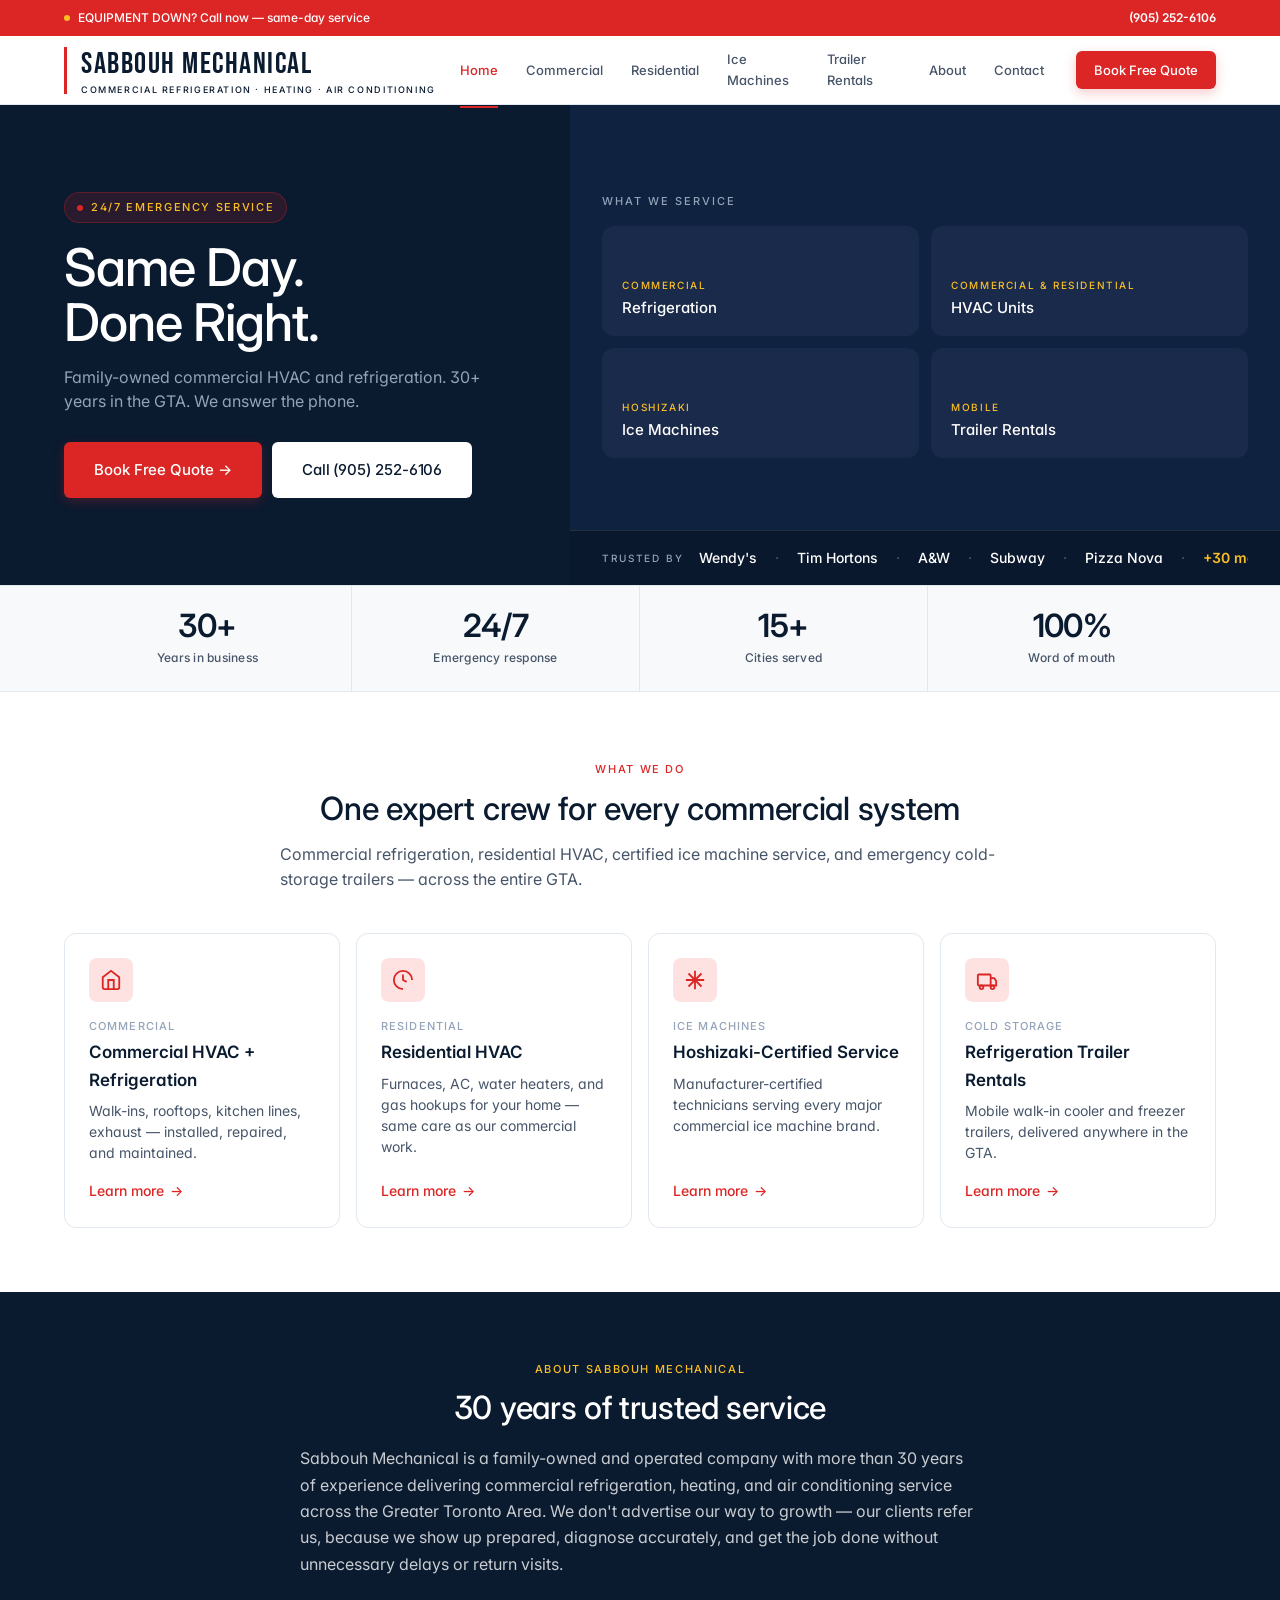
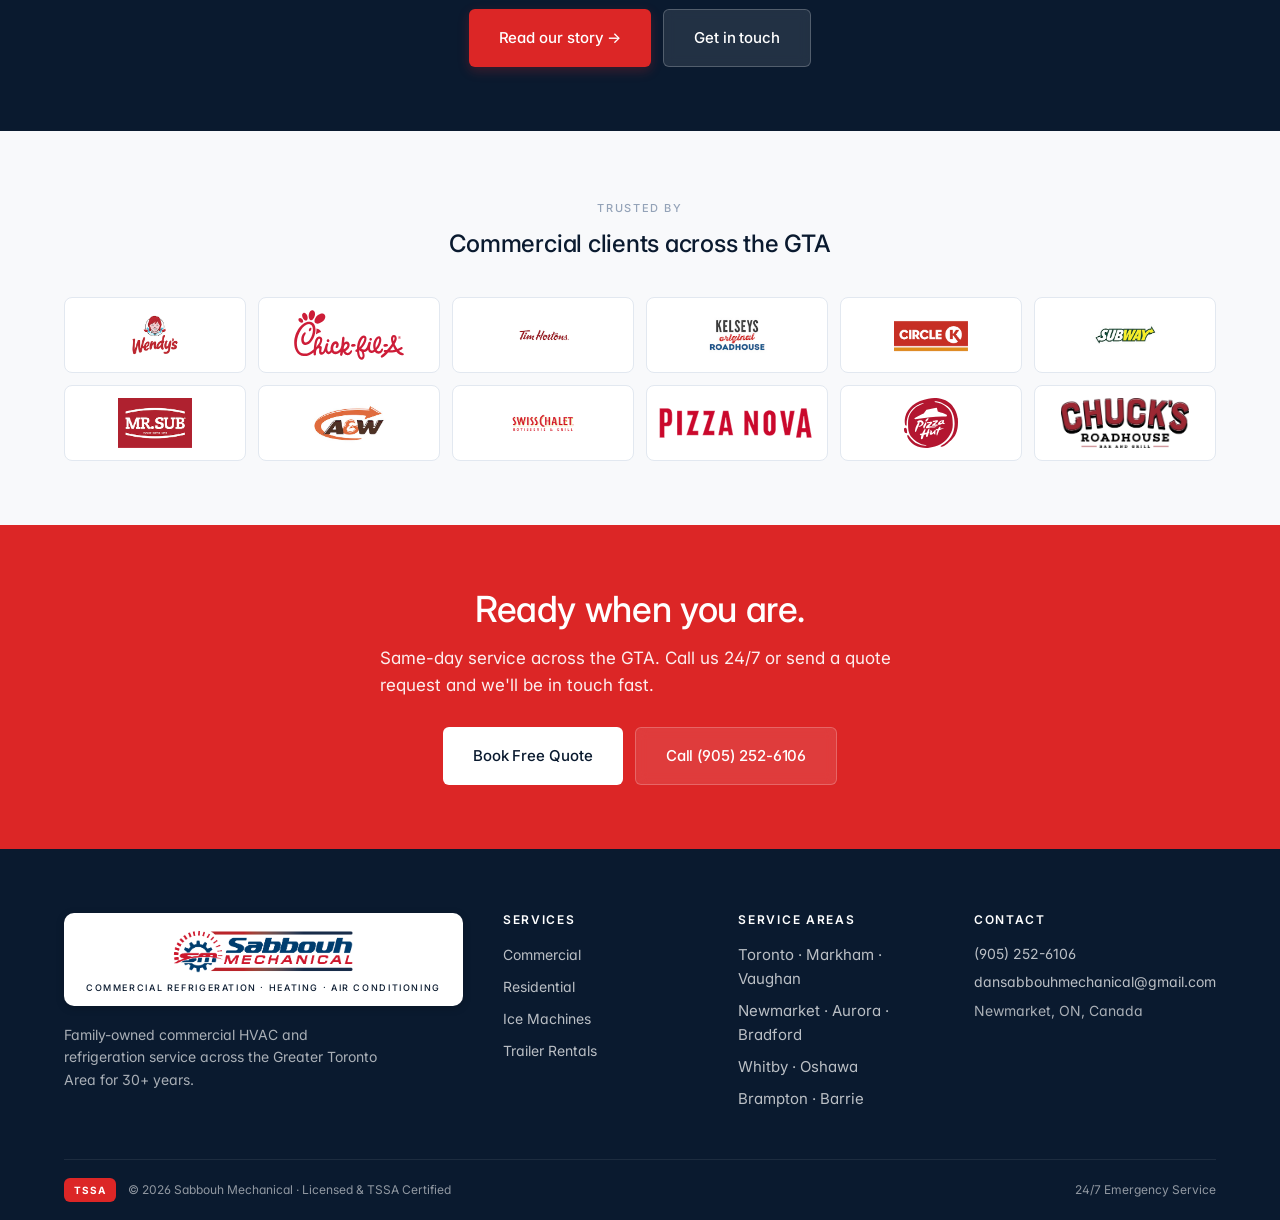
==== index.html @ 10a59bcd "Replace mobile dropdown with slide-in side-sheet menu (all 7 pages) Co-authored-by: Cursor <cursorag" ====
<!DOCTYPE html>
<html lang="en">
<head>
	<title>Sabbouh Mechanical &mdash; Same Day. Done Right. Commercial HVAC &amp; Refrigeration in the GTA</title>
	<meta charset="utf-8" />
	<meta name="viewport" content="width=device-width, initial-scale=1" />
	<meta name="description" content="Family-owned commercial HVAC and refrigeration service across the Greater Toronto Area for 30+ years. Same-day response, Hoshizaki-certified, TSSA-licensed. Call (905) 252-6106." />
	<link rel="canonical" href="https://sabbmechanical.ca/" />
	<meta property="og:type" content="website" />
	<meta property="og:title" content="Sabbouh Mechanical — Same Day. Done Right." />
	<meta property="og:description" content="Family-owned commercial HVAC and refrigeration service across the GTA. 24/7 emergency response." />
	<meta property="og:url" content="https://sabbmechanical.ca/" />
	<meta property="og:image" content="https://sabbmechanical.ca/images/sabbouhmechanical.png" />
	<link rel="preconnect" href="https://fonts.googleapis.com">
	<link rel="preconnect" href="https://fonts.gstatic.com" crossorigin>
	<link href="https://fonts.googleapis.com/css2?family=Bebas+Neue&family=Inter:wght@300;400;500;600;700&display=swap" rel="stylesheet">
	<link rel="stylesheet" href="assets/css/site.css" />
	<script type="application/ld+json">
	{
		"@context": "https://schema.org",
		"@type": "LocalBusiness",
		"@id": "https://sabbmechanical.ca/#business",
		"name": "Sabbouh Mechanical",
		"image": "https://sabbmechanical.ca/images/sabbouhmechanical.png",
		"url": "https://sabbmechanical.ca/",
		"telephone": "+1-905-252-6106",
		"email": "dansabbouhmechanical@gmail.com",
		"priceRange": "$$",
		"address": {"@type":"PostalAddress","addressLocality":"Newmarket","addressRegion":"ON","addressCountry":"CA"},
		"areaServed": [
			{"@type":"City","name":"Toronto"},{"@type":"City","name":"Newmarket"},{"@type":"City","name":"Markham"},
			{"@type":"City","name":"Vaughan"},{"@type":"City","name":"Aurora"},{"@type":"City","name":"Bradford"},
			{"@type":"City","name":"Whitby"},{"@type":"City","name":"Oshawa"},{"@type":"City","name":"Brampton"},{"@type":"City","name":"Barrie"}
		],
		"openingHoursSpecification": [{"@type":"OpeningHoursSpecification","dayOfWeek":["Monday","Tuesday","Wednesday","Thursday","Friday","Saturday","Sunday"],"opens":"00:00","closes":"23:59"}],
		"description": "Family-owned commercial HVAC, refrigeration, and ice machine service serving the Greater Toronto Area for over 30 years."
	}
	</script>
</head>
<body>

	<!-- Top utility bar -->
	<div class="utility-bar">
		<div class="container utility-bar__inner">
			<span class="utility-bar__left">EQUIPMENT DOWN? Call now — same-day service</span>
			<span class="utility-bar__right"><a href="tel:9052526106">(905) 252-6106</a></span>
		</div>
	</div>

	<!-- Header -->
	<header class="site-header">
		<div class="container site-header__inner">
			<a class="brand-link" href="index.html" aria-label="Sabbouh Mechanical home">
				<span class="brand-block">
					<span class="brand-wordmark">Sabbouh Mechanical</span>
					<span class="brand-tagline">Commercial Refrigeration · Heating · Air Conditioning</span>
				</span>
			</a>
			<nav class="primary-nav" aria-label="Primary">
				<a href="index.html" class="is-current">Home</a>
				<a href="commercial.html">Commercial</a>
				<a href="residential.html">Residential</a>
				<a href="ice-machines.html">Ice Machines</a>
				<a href="trailer-rentals.html">Trailer Rentals</a>
				<a href="about.html">About</a>
				<a href="contact.html">Contact</a>
			</nav>
			<button class="btn btn--primary btn--sm header-cta" type="button" data-quote-open>Book Free Quote</button>
			<button class="hamburger-btn" type="button" data-menu-toggle aria-expanded="false" aria-controls="mobile-menu" aria-label="Open menu"><span></span><span></span><span></span></button>
		</div>
	</header>
	<nav class="mobile-menu" id="mobile-menu" data-mobile-nav aria-hidden="true" aria-label="Mobile">
		<div class="mobile-menu__inner">
			<a href="index.html" class="mobile-menu__link is-current">Home</a>
			<a href="commercial.html" class="mobile-menu__link">Commercial</a>
			<a href="residential.html" class="mobile-menu__link">Residential</a>
			<a href="ice-machines.html" class="mobile-menu__link">Ice Machines</a>
			<a href="trailer-rentals.html" class="mobile-menu__link">Trailer Rentals</a>
			<a href="about.html" class="mobile-menu__link">About</a>
			<a href="contact.html" class="mobile-menu__link">Contact</a>
			<div class="mobile-menu__divider"></div>
			<a href="tel:9052526106" class="mobile-menu__phone">
				<span class="mobile-menu__phone-label">Call us</span>
				<span class="mobile-menu__phone-number">(905) 252-6106</span>
			</a>
			<button class="mobile-menu__cta" type="button" data-quote-open>Book Free Quote</button>
		</div>
	</nav>
	<div class="mobile-menu-backdrop" data-menu-backdrop aria-hidden="true"></div>

	<!-- Hero (split) -->
	<section class="hero-split">
		<div class="hero-split__inner">
			<div class="hero-split__copy">
				<span class="hero-split__badge">24/7 Emergency Service</span>
				<h1 class="hero-split__headline">Same Day.<br />Done Right.</h1>
				<p class="hero-split__sub">Family-owned commercial HVAC and refrigeration. 30+ years in the GTA. We answer the phone.</p>
				<div class="hero-split__actions">
					<button class="btn btn--primary btn--lg" type="button" data-quote-open>Book Free Quote →</button>
					<a class="btn btn--white btn--lg" href="tel:9052526106">Call (905) 252-6106</a>
				</div>
			</div>
			<aside class="hero-stacked" aria-label="Service categories and trusted clients">
				<div class="equipment-section">
					<p class="hero-side-label">What we service</p>
					<div class="equipment-grid">
						<a class="equipment-tile" href="commercial.html">
							<span class="equipment-eyebrow">Commercial</span>
							<span class="equipment-name">Refrigeration</span>
						</a>
						<a class="equipment-tile" href="commercial.html">
							<span class="equipment-eyebrow"><span class="eyebrow-long">Commercial &amp; Residential</span><span class="eyebrow-short">Comm. &amp; Res.</span></span>
							<span class="equipment-name">HVAC Units</span>
						</a>
						<a class="equipment-tile" href="ice-machines.html">
							<span class="equipment-eyebrow">Hoshizaki</span>
							<span class="equipment-name">Ice Machines</span>
						</a>
						<a class="equipment-tile" href="trailer-rentals.html">
							<span class="equipment-eyebrow">Mobile</span>
							<span class="equipment-name">Trailer Rentals</span>
						</a>
					</div>
				</div>
				<div class="logo-ticker" aria-label="Trusted by">
					<span class="ticker-label">Trusted by</span>
					<div class="ticker-list">
						<span class="ticker-item">Wendy's</span>
						<span class="ticker-sep">·</span>
						<span class="ticker-item">Tim Hortons</span>
						<span class="ticker-sep">·</span>
						<span class="ticker-item">A&amp;W</span>
						<span class="ticker-sep">·</span>
						<span class="ticker-item">Subway</span>
						<span class="ticker-sep">·</span>
						<span class="ticker-item">Pizza Nova</span>
						<span class="ticker-sep">·</span>
						<span class="ticker-more">+30 more</span>
					</div>
				</div>
			</aside>
		</div>
	</section>

	<!-- Stats strip -->
	<section class="stats-strip">
		<div class="container">
			<div class="stats-strip__inner">
				<div class="stat"><span class="stat__num">30+</span><span class="stat__label">Years in business</span></div>
				<div class="stat"><span class="stat__num">24/7</span><span class="stat__label">Emergency response</span></div>
				<div class="stat"><span class="stat__num">15+</span><span class="stat__label">Cities served</span></div>
				<div class="stat"><span class="stat__num">100%</span><span class="stat__label">Word of mouth</span></div>
			</div>
		</div>
	</section>

	<!-- Services overview -->
	<section class="section">
		<div class="container">
			<div class="section-head section-head--center u-center">
				<span class="eyebrow">What We Do</span>
				<h2>One expert crew for every commercial system</h2>
				<p class="lede">Commercial refrigeration, residential HVAC, certified ice machine service, and emergency cold-storage trailers — across the entire GTA.</p>
			</div>

			<div class="svc-grid">
				<a class="svc-card" href="commercial.html">
					<span class="svc-card__icon"><svg viewBox="0 0 24 24" fill="none" stroke="currentColor" stroke-width="2"><path d="M3 9l9-7 9 7v11a2 2 0 0 1-2 2H5a2 2 0 0 1-2-2z"/><path d="M9 22V12h6v10"/></svg></span>
					<span class="svc-card__eyebrow">Commercial</span>
					<span class="svc-card__title">Commercial HVAC + Refrigeration</span>
					<p class="svc-card__desc">Walk-ins, rooftops, kitchen lines, exhaust — installed, repaired, and maintained.</p>
					<span class="svc-card__cta"><span class="text-link">Learn more</span></span>
				</a>
				<a class="svc-card" href="residential.html">
					<span class="svc-card__icon"><svg viewBox="0 0 24 24" fill="none" stroke="currentColor" stroke-width="2"><path d="M22 12c0-5.5-4.5-10-10-10S2 6.5 2 12s4.5 10 10 10"/><path d="M12 6v6l4 2"/></svg></span>
					<span class="svc-card__eyebrow">Residential</span>
					<span class="svc-card__title">Residential HVAC</span>
					<p class="svc-card__desc">Furnaces, AC, water heaters, and gas hookups for your home — same care as our commercial work.</p>
					<span class="svc-card__cta"><span class="text-link">Learn more</span></span>
				</a>
				<a class="svc-card" href="ice-machines.html">
					<span class="svc-card__icon"><svg viewBox="0 0 24 24" fill="none" stroke="currentColor" stroke-width="2"><path d="M12 2v20M4.93 4.93l14.14 14.14M2 12h20M4.93 19.07l14.14-14.14"/></svg></span>
					<span class="svc-card__eyebrow">Ice Machines</span>
					<span class="svc-card__title">Hoshizaki-Certified Service</span>
					<p class="svc-card__desc">Manufacturer-certified technicians serving every major commercial ice machine brand.</p>
					<span class="svc-card__cta"><span class="text-link">Learn more</span></span>
				</a>
				<a class="svc-card" href="trailer-rentals.html">
					<span class="svc-card__icon"><svg viewBox="0 0 24 24" fill="none" stroke="currentColor" stroke-width="2"><rect x="2" y="6" width="14" height="12" rx="1"/><path d="M16 10h4l2 3v5h-6"/><circle cx="6" cy="20" r="2"/><circle cx="18" cy="20" r="2"/></svg></span>
					<span class="svc-card__eyebrow">Cold Storage</span>
					<span class="svc-card__title">Refrigeration Trailer Rentals</span>
					<p class="svc-card__desc">Mobile walk-in cooler and freezer trailers, delivered anywhere in the GTA.</p>
					<span class="svc-card__cta"><span class="text-link">Learn more</span></span>
				</a>
			</div>
		</div>
	</section>

	<!-- About snippet -->
	<section class="section section--navy">
		<div class="container container--narrow u-center">
			<span class="eyebrow eyebrow--amber">About Sabbouh Mechanical</span>
			<h2 style="margin-bottom:18px;">30 years of trusted service</h2>
			<p style="font-size:16px;max-width:680px;margin-inline:auto;line-height:1.65;">Sabbouh Mechanical is a family-owned and operated company with more than 30 years of experience delivering commercial refrigeration, heating, and air conditioning service across the Greater Toronto Area. We don't advertise our way to growth — our clients refer us, because we show up prepared, diagnose accurately, and get the job done without unnecessary delays or return visits.</p>
			<div class="u-mt-8 u-flex u-gap-3 u-justify-center u-flex-wrap">
				<a class="btn btn--primary btn--lg" href="about.html">Read our story →</a>
				<a class="btn btn--ghost btn--lg" href="contact.html">Get in touch</a>
			</div>
		</div>
	</section>

	<!-- Logo wall -->
	<section class="section section--soft">
		<div class="container">
			<div class="section-head section-head--center u-center">
				<span class="eyebrow eyebrow--mute">Trusted by</span>
				<h2 style="font-size:24px;">Commercial clients across the GTA</h2>
			</div>
			<div class="logo-wall">
				<div class="logo-wall__item"><img src="images/wendys.png" alt="Wendy's" /></div>
				<div class="logo-wall__item"><img src="images/chickfila.svg" alt="Chick-fil-A" /></div>
				<div class="logo-wall__item"><img src="images/tim_hortons_logo.jpg" alt="Tim Hortons" /></div>
				<div class="logo-wall__item"><img src="images/kelseys.jpg" alt="Kelseys" /></div>
				<div class="logo-wall__item"><img src="images/circlek.png" alt="Circle K" /></div>
				<div class="logo-wall__item"><img src="images/subway.jpg" alt="Subway" /></div>
				<div class="logo-wall__item"><img src="images/mrsub.png" alt="Mr. Sub" /></div>
				<div class="logo-wall__item"><img src="images/anw.jpg" alt="A&amp;W" /></div>
				<div class="logo-wall__item"><img src="images/swiss.png" alt="Swiss Chalet" /></div>
				<div class="logo-wall__item"><img src="images/pizzanova.svg" alt="Pizza Nova" /></div>
				<div class="logo-wall__item"><img src="images/pizzahut.svg" alt="Pizza Hut" /></div>
				<div class="logo-wall__item"><img src="images/chucks-roadhouse.png" alt="Chuck's Roadhouse" /></div>
			</div>
		</div>
	</section>

	<!-- Final CTA -->
	<section class="section section--red u-center">
		<div class="container container--narrow">
			<h2 style="font-size:36px;margin-bottom:14px;">Ready when you are.</h2>
			<p style="font-size:17px;margin-bottom:28px;max-width:520px;margin-inline:auto;">Same-day service across the GTA. Call us 24/7 or send a quote request and we'll be in touch fast.</p>
			<div class="u-flex u-gap-3 u-justify-center u-flex-wrap">
				<button class="btn btn--white btn--lg" type="button" data-quote-open>Book Free Quote</button>
				<a class="btn btn--ghost btn--lg" href="tel:9052526106">Call (905) 252-6106</a>
			</div>
		</div>
	</section>

	<!-- Footer -->
	<footer class="site-footer">
		<div class="container">
			<div class="footer-grid">
				<div class="footer-col footer-brand">
					<span class="logo-card"><span class="logo-with-tagline"><img src="images/sabbouhmechanical.png" alt="Sabbouh Mechanical" /><span class="brand-tagline">Commercial Refrigeration · Heating · Air Conditioning</span></span></span>
					<p>Family-owned commercial HVAC and refrigeration service across the Greater Toronto Area for 30+ years.</p>
				</div>
				<div class="footer-col">
					<h4>Services</h4>
					<ul>
						<li><a href="commercial.html">Commercial</a></li>
						<li><a href="residential.html">Residential</a></li>
						<li><a href="ice-machines.html">Ice Machines</a></li>
						<li><a href="trailer-rentals.html">Trailer Rentals</a></li>
					</ul>
				</div>
				<div class="footer-col">
					<h4>Service Areas</h4>
					<ul>
						<li>Toronto · Markham · Vaughan</li>
						<li>Newmarket · Aurora · Bradford</li>
						<li>Whitby · Oshawa</li>
						<li>Brampton · Barrie</li>
					</ul>
				</div>
				<div class="footer-col">
					<h4>Contact</h4>
					<div class="footer-contact-row"><a href="tel:9052526106">(905) 252-6106</a></div>
					<div class="footer-contact-row"><a href="mailto:dansabbouhmechanical@gmail.com">dansabbouhmechanical@gmail.com</a></div>
					<div class="footer-contact-row" style="color:rgba(255,255,255,0.65);">Newmarket, ON, Canada</div>
				</div>
			</div>
			<div class="footer-bottom">
				<span class="badge">TSSA</span>
				<span>© 2026 Sabbouh Mechanical · Licensed &amp; TSSA Certified</span>
				<span class="spacer"></span>
				<span>24/7 Emergency Service</span>
			</div>
		</div>
	</footer>

	<!-- Quote Modal -->
	<div class="quote-modal" id="quoteModal" role="dialog" aria-modal="true" aria-labelledby="quoteModalTitle" hidden>
		<div class="quote-modal__backdrop" data-quote-close></div>
		<div class="quote-modal__panel" role="document">
			<button type="button" class="quote-modal__close" aria-label="Close quote form" data-quote-close>×</button>
			<div data-quote-form-wrap>
				<h2 id="quoteModalTitle">Get a Free Quote</h2>
				<p class="quote-modal__sub">Tell us what you need — we'll call you back the same day with honest pricing.</p>
				<form action="https://formspree.io/f/mjglywbk" method="POST" data-quote-form novalidate>
					<input type="hidden" name="_subject" value="New Quote Request — Sabbouh Mechanical Website" />
					<input type="hidden" name="_replyto" value="" data-quote-replyto />
					<div class="field"><label for="qName">Your Name</label><input id="qName" name="name" type="text" placeholder="John Smith" required autocomplete="name" /></div>
					<div class="field"><label for="qPhone">Phone Number</label><input id="qPhone" name="phone" type="tel" placeholder="(905) 555-0123" required autocomplete="tel" /></div>
					<div class="field"><label for="qService">What do you need help with?</label><select id="qService" name="service" required><option value="" disabled selected>Select a service</option><option>Commercial Refrigeration</option><option>Commercial HVAC</option><option>Residential HVAC</option><option>Ice Machine Service</option><option>Refrigeration Trailer Rental</option><option>Emergency Repair</option><option>Other</option></select></div>
					<div class="field"><label for="qDesc">Brief Description (optional)</label><textarea id="qDesc" name="message" rows="3" placeholder="What's going on? Anything we should know before we call?"></textarea></div>
					<button type="submit" class="quote-submit" data-quote-submit><span class="quote-submit__label">Request My Quote</span><span class="quote-submit__spinner" aria-hidden="true"></span></button>
					<p class="quote-error" data-quote-error hidden>Something went wrong. Please call us at <a href="tel:9052526106">(905) 252-6106</a> or email <a href="mailto:dansabbouhmechanical@gmail.com">dansabbouhmechanical@gmail.com</a></p>
					<p class="quote-trust">30+ years serving the GTA · Same-day response · No obligation</p>
				</form>
			</div>
			<div class="quote-success" data-quote-success hidden>
				<div class="quote-success__check" aria-hidden="true">✓</div>
				<h2 class="quote-success__title">Got it!</h2>
				<p>We'll call you back within the hour during business hours, or first thing tomorrow morning.</p>
				<p>Need it urgently? Call us at <a href="tel:9052526106" style="color:var(--brand-red);font-weight:600;">(905) 252-6106</a></p>
			</div>
		</div>
	</div>

	<script src="assets/js/site.js"></script>
	<script src="assets/js/quote-modal.js"></script>
</body>
</html>
---- assets/css/site.css ----
/* ================================================================
   Sabbouh Mechanical — Crimson & Deep Navy Design System
   Self-contained, no template legacy.
   ================================================================ */

/* ---- Modern reset --------------------------------------------- */

*, *::before, *::after { box-sizing: border-box; }
html { -webkit-text-size-adjust: 100%; text-size-adjust: 100%; scroll-behavior: smooth; }
body, h1, h2, h3, h4, h5, h6, p, ul, ol, figure, blockquote { margin: 0; }
ul, ol { padding: 0; list-style: none; }
img, picture, svg, video { display: block; max-width: 100%; height: auto; }
button { font: inherit; color: inherit; background: none; border: 0; padding: 0; cursor: pointer; }
input, select, textarea { font: inherit; color: inherit; }
a { color: inherit; text-decoration: none; }

/* ---- Design tokens -------------------------------------------- */

:root {
	/* Brand */
	--brand-navy:       #0A1A2F;
	--brand-navy-light: #1A2A4A;
	--brand-navy-soft:  #14253F;
	--brand-red:        #DC2626;
	--brand-red-dark:   #B91C1C;
	--brand-red-soft:   #FEE2E2;
	--brand-amber:      #FBBF24;

	/* Neutrals */
	--color-white:        #FFFFFF;
	--color-bg-light:     #F8F9FB;
	--color-bg-soft:      #F1F4F8;
	--color-text-primary: #0A1A2F;
	--color-text-secondary: #475569;
	--color-text-muted:   #94A3B8;
	--color-border:       #E2E8F0;
	--color-border-soft:  #EEF1F5;
	--color-success:      #10B981;

	/* Spacing */
	--s-1: 4px;  --s-2: 8px;  --s-3: 12px; --s-4: 16px; --s-5: 20px;
	--s-6: 24px; --s-8: 32px; --s-10: 40px; --s-12: 48px; --s-16: 64px;
	--s-20: 80px; --s-24: 96px;

	/* Radius */
	--r-sm: 6px; --r-md: 8px; --r-lg: 12px; --r-xl: 16px; --r-pill: 999px;

	/* Shadow */
	--shadow-1: 0 1px 2px rgba(10, 26, 47, 0.05), 0 1px 1px rgba(10, 26, 47, 0.03);
	--shadow-2: 0 4px 16px rgba(10, 26, 47, 0.06), 0 2px 4px rgba(10, 26, 47, 0.04);
	--shadow-3: 0 16px 40px rgba(10, 26, 47, 0.12), 0 6px 16px rgba(10, 26, 47, 0.06);
	--shadow-red: 0 8px 20px rgba(220, 38, 38, 0.28);

	/* Type */
	--font-sans: 'Inter', -apple-system, BlinkMacSystemFont, 'Segoe UI', sans-serif;
	--font-display: 'Bebas Neue', 'Inter', -apple-system, BlinkMacSystemFont, 'Segoe UI', sans-serif;

	/* Motion */
	--ease: cubic-bezier(0.4, 0, 0.2, 1);
	--ease-out: cubic-bezier(0.16, 1, 0.3, 1);

	/* Layout */
	--container: 1200px;
	--container-narrow: 920px;
	--utility-h: 36px;
	--header-h: 68px;
}

/* ---- Base typography ------------------------------------------ */

html, body {
	background: var(--color-white);
	color: var(--color-text-primary);
	font-family: var(--font-sans);
	font-size: 15px;
	line-height: 1.6;
	-webkit-font-smoothing: antialiased;
	-moz-osx-font-smoothing: grayscale;
	font-feature-settings: 'cv02','cv03','cv04','cv11', 'ss01';
	text-align: left;
}

h1, h2, h3, h4, h5, h6 {
	font-family: var(--font-sans);
	color: var(--color-text-primary);
	font-weight: 500;
	line-height: 1.15;
	letter-spacing: -0.01em;
}
h1 { font-size: 32px; line-height: 1.05; letter-spacing: -0.02em; }
h2 { font-size: 26px; }
h3 { font-size: 22px; }
h4 { font-size: 17px; }

@media (min-width: 768px) {
	h1 { font-size: 44px; }
	h2 { font-size: 32px; }
}

p { color: var(--color-text-secondary); text-align: left; }
p strong { color: var(--color-text-primary); font-weight: 600; }
small { font-size: 13px; }

::selection { background: rgba(220, 38, 38, 0.18); color: var(--color-text-primary); }

/* ---- Layout primitives ---------------------------------------- */

.container {
	width: 100%;
	max-width: var(--container);
	margin-inline: auto;
	padding-inline: var(--s-6);
}
.container--narrow { max-width: var(--container-narrow); }

.section {
	padding-block: clamp(40px, 6vw, 64px);
}
@media (min-width: 768px) {
	.section { padding-block: 64px; }
}
.section--lg { padding-block: clamp(56px, 8vw, 96px); }
.section--soft { background: var(--color-bg-light); }
.section--navy {
	background: var(--brand-navy);
	color: rgba(255,255,255,0.78);
}
.section--navy h1, .section--navy h2, .section--navy h3,
.section--navy h4, .section--navy h5, .section--navy h6 { color: #fff; }
.section--navy p { color: rgba(255,255,255,0.78); }
.section--red {
	background: var(--brand-red);
	color: #fff;
}
.section--red h1, .section--red h2, .section--red h3 { color: #fff; }
.section--red p { color: rgba(255,255,255,0.92); }

/* ---- Eyebrow / labels ----------------------------------------- */

.eyebrow {
	display: inline-block;
	font-size: 11px;
	font-weight: 500;
	color: var(--brand-red);
	letter-spacing: 0.15em;
	text-transform: uppercase;
	margin-bottom: 12px;
}
.eyebrow--amber { color: var(--brand-amber); }
.eyebrow--mute  { color: var(--color-text-muted); }
.eyebrow--white { color: rgba(255,255,255,0.8); }

.section-head { max-width: 720px; margin-bottom: var(--s-10); }
.section-head--center { margin-inline: auto; text-align: center; }
.section-head .lede {
	margin-top: 14px;
	font-size: 16px;
	color: var(--color-text-secondary);
	line-height: 1.6;
}
.section--navy .section-head .lede { color: rgba(255,255,255,0.7); }

/* ---- Buttons -------------------------------------------------- */

.btn {
	display: inline-flex;
	align-items: center;
	justify-content: center;
	gap: 8px;
	padding: 14px 26px;
	border-radius: var(--r-sm);
	font-family: var(--font-sans);
	font-weight: 500;
	font-size: 14px;
	letter-spacing: -0.005em;
	white-space: nowrap;
	transition: background 0.2s var(--ease), color 0.2s var(--ease), transform 0.2s var(--ease), box-shadow 0.2s var(--ease);
	cursor: pointer;
	border: 0;
}
.btn--primary {
	background: var(--brand-red);
	color: #fff;
	box-shadow: 0 4px 12px rgba(220, 38, 38, 0.24);
}
.btn--primary:hover { background: var(--brand-red-dark); transform: translateY(-1px); box-shadow: 0 8px 20px rgba(220, 38, 38, 0.34); }
.btn--white {
	background: #fff;
	color: var(--brand-navy);
}
.btn--white:hover { background: #F1F4F8; transform: translateY(-1px); }
.btn--navy {
	background: var(--brand-navy);
	color: #fff;
}
.btn--navy:hover { background: var(--brand-navy-light); transform: translateY(-1px); }
.btn--ghost {
	background: rgba(255,255,255,0.10);
	color: #fff;
	border: 1px solid rgba(255,255,255,0.22);
	backdrop-filter: blur(6px);
}
.btn--ghost:hover { background: rgba(255,255,255,0.18); }
.btn--outline {
	background: transparent;
	color: var(--color-text-primary);
	border: 1px solid var(--color-border);
}
.btn--outline:hover { border-color: var(--brand-navy); }
.btn--sm { padding: 9px 18px; font-size: 13px; }
.btn--lg { padding: 16px 30px; font-size: 15px; }

.btn .ico { width: 16px; height: 16px; flex-shrink: 0; }

.text-link {
	color: var(--brand-red);
	font-weight: 500;
	font-size: 14px;
	display: inline-flex;
	align-items: center;
	gap: 6px;
	transition: color 0.15s var(--ease), gap 0.2s var(--ease);
}
.text-link:hover { color: var(--brand-red-dark); gap: 10px; }
.text-link::after { content: '→'; }

/* ---- Top utility bar ------------------------------------------ */

.utility-bar {
	background: var(--brand-red);
	color: #fff;
	font-size: 12px;
	font-weight: 500;
}
.utility-bar__inner {
	display: flex;
	align-items: center;
	justify-content: space-between;
	gap: var(--s-4);
	padding-block: 8px;
	min-height: var(--utility-h);
}
.utility-bar__left {
	display: inline-flex;
	align-items: center;
	gap: 8px;
}
.utility-bar__left::before {
	content: '';
	display: inline-block;
	width: 6px; height: 6px;
	border-radius: 50%;
	background: var(--brand-amber);
	box-shadow: 0 0 0 0 rgba(251, 191, 36, 0.6);
	animation: pulse-amber 2s infinite;
}
@keyframes pulse-amber {
	0% { box-shadow: 0 0 0 0 rgba(251, 191, 36, 0.55); }
	70% { box-shadow: 0 0 0 8px rgba(251, 191, 36, 0); }
	100% { box-shadow: 0 0 0 0 rgba(251, 191, 36, 0); }
}
.utility-bar__right { display: inline-flex; align-items: center; }
.utility-bar a { color: #fff; font-weight: 600; }
.utility-bar a:hover { color: rgba(255,255,255,0.85); }
@media (max-width: 640px) {
	.utility-bar__left { display: none; }
	.utility-bar__inner { justify-content: center; }
}

/* ---- Header --------------------------------------------------- */

.site-header {
	position: sticky;
	top: 0;
	background: rgba(255, 255, 255, 0.95);
	backdrop-filter: saturate(180%) blur(12px);
	-webkit-backdrop-filter: saturate(180%) blur(12px);
	border-bottom: 1px solid var(--color-border);
	z-index: 100;
}
.site-header__inner {
	display: flex;
	align-items: center;
	gap: var(--s-6);
	height: var(--header-h);
}
.brand-link {
	flex-shrink: 0;
	display: inline-flex;
	align-items: center;
	color: var(--brand-navy);
}
.brand-block {
	display: flex;
	flex-direction: column;
	line-height: 1;
	border-left: 3px solid var(--brand-red);
	padding-left: 14px;
}
.brand-block--dark { border-left-color: var(--brand-red); }
.brand-block--dark .brand-wordmark { color: #FFFFFF; }
.brand-block--dark .brand-tagline { color: var(--color-text-muted); }

.brand-wordmark {
	font-family: var(--font-display);
	font-size: 22px;
	font-weight: 400;
	letter-spacing: 0.05em;
	text-transform: uppercase;
	color: var(--brand-navy);
	line-height: 1;
	display: inline-block;
	padding-top: 2px;
	margin-bottom: 6px;
}
@media (min-width: 480px) { .brand-wordmark { font-size: 26px; } }
@media (min-width: 960px) { .brand-wordmark { font-size: 30px; } }

@media (max-width: 640px) {
	.brand-block { border-left-width: 2px; padding-left: 10px; }
}

/* ---- Brand tagline (used under wordmark + under logo image) -- */
.brand-tagline {
	font-family: var(--font-sans);
	font-size: 9px;
	letter-spacing: 0.18em;
	text-transform: uppercase;
	font-weight: 500;
	line-height: 1;
	white-space: nowrap;
	color: var(--brand-navy);
}
.brand-tagline--dark { color: var(--color-text-muted); }

.brand-block .brand-tagline { margin-top: 0; }

.logo-with-tagline {
	display: inline-flex;
	flex-direction: column;
	align-items: center;
	gap: 8px;
}
.logo-with-tagline img { display: block; }

@media (max-width: 640px) {
	.brand-tagline { font-size: 8px; letter-spacing: 0.15em; }
}
@media (max-width: 380px) {
	.brand-block .brand-tagline { display: none; }
}

.primary-nav {
	display: none;
	align-items: center;
	gap: 28px;
	margin-left: auto;
}
@media (min-width: 960px) { .primary-nav { display: flex; } }
.primary-nav a {
	position: relative;
	font-size: 13px;
	font-weight: 500;
	color: var(--color-text-secondary);
	padding: 6px 0;
	transition: color 0.15s var(--ease);
}
.primary-nav a:hover { color: var(--brand-navy); }
.primary-nav a.is-current { color: var(--brand-red); }
.primary-nav a.is-current::after {
	content: '';
	position: absolute;
	left: 0; right: 0; bottom: -22px;
	height: 2px;
	background: var(--brand-red);
}

.header-cta { display: none; margin-left: var(--s-2); }
@media (min-width: 960px) { .header-cta { display: inline-flex; } }

/* ---- Mobile hamburger button ---------------------------------- */
.hamburger-btn {
	margin-left: auto;
	width: 44px;
	height: 44px;
	background: transparent;
	border: none;
	cursor: pointer;
	display: flex;
	flex-direction: column;
	justify-content: center;
	align-items: center;
	gap: 5px;
	padding: 0;
	border-radius: var(--r-sm);
	transition: background 0.2s ease;
}
.hamburger-btn:hover { background: var(--color-bg-light); }
.hamburger-btn span {
	display: block;
	width: 22px;
	height: 2px;
	background: var(--brand-navy);
	border-radius: 2px;
	transition: transform 0.25s ease, opacity 0.2s ease;
	transform-origin: center;
}
.hamburger-btn[aria-expanded="true"] { background: transparent; }
.hamburger-btn[aria-expanded="true"] span:nth-child(1) {
	transform: translateY(7px) rotate(45deg);
	background: #fff;
}
.hamburger-btn[aria-expanded="true"] span:nth-child(2) { opacity: 0; }
.hamburger-btn[aria-expanded="true"] span:nth-child(3) {
	transform: translateY(-7px) rotate(-45deg);
	background: #fff;
}
@media (min-width: 960px) { .hamburger-btn { display: none; } }

/* ---- Mobile slide-in menu ------------------------------------- */
.mobile-menu {
	position: fixed;
	top: 0;
	right: 0;
	bottom: 0;
	width: 100%;
	max-width: 360px;
	background: var(--brand-navy);
	z-index: 1000;
	transform: translateX(100%);
	transition: transform 0.3s ease;
	overflow-y: auto;
	padding: 80px 28px 28px;
	-webkit-overflow-scrolling: touch;
}
.mobile-menu.is-open { transform: translateX(0); }
.mobile-menu__inner { display: flex; flex-direction: column; }
.mobile-menu__link {
	font-family: var(--font-display);
	font-size: 28px;
	letter-spacing: 0.04em;
	color: #fff;
	text-decoration: none;
	padding: 16px 0;
	border-bottom: 0.5px solid rgba(255, 255, 255, 0.08);
	transition: color 0.2s ease, padding-left 0.2s ease;
}
.mobile-menu__link:hover,
.mobile-menu__link:active { color: var(--brand-amber); padding-left: 6px; }
.mobile-menu__link.is-current {
	color: var(--brand-red);
	border-bottom-color: rgba(220, 38, 38, 0.4);
}
.mobile-menu__divider {
	height: 1px;
	background: rgba(255, 255, 255, 0.1);
	margin: 24px 0;
}
.mobile-menu__phone {
	display: flex;
	flex-direction: column;
	gap: 4px;
	padding: 12px 0;
	text-decoration: none;
}
.mobile-menu__phone-label {
	font-size: 11px;
	color: var(--color-text-muted);
	text-transform: uppercase;
	letter-spacing: 1.5px;
	font-weight: 500;
}
.mobile-menu__phone-number {
	font-family: var(--font-display);
	font-size: 28px;
	color: #fff;
	letter-spacing: 0.04em;
}
.mobile-menu__cta {
	margin-top: 20px;
	background: var(--brand-red);
	color: #fff;
	border: none;
	padding: 16px 24px;
	border-radius: var(--r-sm);
	font-size: 15px;
	font-weight: 500;
	font-family: var(--font-sans);
	cursor: pointer;
	width: 100%;
	transition: background 0.2s ease;
}
.mobile-menu__cta:hover { background: var(--brand-red-dark); }
@media (min-width: 960px) { .mobile-menu, .mobile-menu-backdrop { display: none; } }

/* ---- Backdrop overlay ----------------------------------------- */
.mobile-menu-backdrop {
	position: fixed;
	inset: 0;
	background: rgba(0, 0, 0, 0.5);
	z-index: 999;
	opacity: 0;
	pointer-events: none;
	transition: opacity 0.3s ease;
}
.mobile-menu-backdrop.is-open { opacity: 1; pointer-events: auto; }

/* ---- Hero (homepage split) ------------------------------------ */

.hero-split {
	background: var(--brand-navy);
}
.hero-split__inner {
	display: grid;
	grid-template-columns: 1fr;
	min-height: 480px;
}
@media (min-width: 900px) {
	.hero-split__inner {
		grid-template-columns: 1.1fr 1fr;
	}
}
.hero-split__copy {
	background: var(--brand-navy);
	color: #fff;
	padding: var(--s-12) var(--s-6);
	display: flex;
	flex-direction: column;
	justify-content: center;
}
@media (min-width: 768px) {
	.hero-split__copy { padding: 64px 48px; }
}
@media (min-width: 1100px) {
	.hero-split__copy { padding: 80px 80px 80px 0; }
	.hero-split__copy { padding-left: max(48px, calc((100vw - 1200px) / 2 + 24px)); }
}
.hero-split__badge {
	display: inline-flex;
	align-items: center;
	gap: 8px;
	background: rgba(220, 38, 38, 0.15);
	border: 1px solid rgba(220, 38, 38, 0.3);
	padding: 6px 12px;
	border-radius: var(--r-pill);
	font-size: 11px;
	font-weight: 500;
	letter-spacing: 0.15em;
	text-transform: uppercase;
	color: var(--brand-amber);
	align-self: flex-start;
}
.hero-split__badge::before {
	content: '';
	width: 6px; height: 6px;
	border-radius: 50%;
	background: var(--brand-red);
	box-shadow: 0 0 0 0 rgba(220, 38, 38, 0.6);
	animation: pulse-red 2s infinite;
}
@keyframes pulse-red {
	0%   { box-shadow: 0 0 0 0   rgba(220, 38, 38, 0.55); }
	70%  { box-shadow: 0 0 0 8px rgba(220, 38, 38, 0); }
	100% { box-shadow: 0 0 0 0   rgba(220, 38, 38, 0); }
}
.hero-split__headline {
	margin: 18px 0 14px;
	font-size: 32px;
	line-height: 1.05;
	letter-spacing: -0.02em;
	font-weight: 500;
	color: #fff;
}
@media (min-width: 768px) { .hero-split__headline { font-size: 44px; } }
@media (min-width: 1200px) { .hero-split__headline { font-size: 52px; } }
.hero-split__sub {
	margin-bottom: 28px;
	max-width: 480px;
	font-size: 16px;
	color: var(--color-text-muted);
	line-height: 1.55;
}
.hero-split__actions {
	display: flex;
	flex-wrap: wrap;
	gap: 10px;
}
/* ---- Hero right column: stacked equipment + client logos ----- */

.hero-stacked {
	background: #0F2240;
	display: flex;
	flex-direction: column;
	justify-content: stretch;
	padding: 0;
	position: relative;
	min-height: 100%;
}

.equipment-section {
	flex: 1 1 auto;
	padding: 40px 32px 24px;
	display: flex;
	flex-direction: column;
	justify-content: center;
}

.hero-side-label {
	display: block;
	margin: 0 0 16px;
	font-size: 11px;
	font-weight: 500;
	color: #94A3B8;
	letter-spacing: 0.18em;
	text-transform: uppercase;
}

.equipment-grid {
	display: grid;
	grid-template-columns: 1fr 1fr;
	gap: 12px;
}
.equipment-tile {
	display: flex;
	flex-direction: column;
	justify-content: flex-end;
	padding: 22px 20px 18px;
	min-height: 110px;
	background: #1A2A4A;
	border-radius: 12px;
	text-decoration: none;
	transition: background 0.2s var(--ease), transform 0.2s var(--ease);
}
.equipment-tile:hover {
	background: #243559;
	transform: translateY(-1px);
}
.equipment-eyebrow {
	display: block;
	margin-bottom: 6px;
	font-size: 10px;
	font-weight: 500;
	color: var(--brand-amber);
	letter-spacing: 0.16em;
	text-transform: uppercase;
}
.equipment-eyebrow .eyebrow-short { display: none; }
@media (max-width: 1100px) {
	.equipment-eyebrow .eyebrow-long { display: none; }
	.equipment-eyebrow .eyebrow-short { display: inline; }
}
.equipment-name {
	display: block;
	color: #fff;
	font-size: 15px;
	font-weight: 500;
	line-height: 1.25;
}

.logo-ticker {
	flex-shrink: 0;
	display: flex;
	align-items: center;
	gap: 16px;
	background: rgba(0,0,0,0.30);
	border-top: 1px solid rgba(255,255,255,0.10);
	padding: 16px 32px;
	overflow: hidden;
}
.ticker-label {
	flex-shrink: 0;
	font-size: 10px;
	font-weight: 500;
	color: #94A3B8;
	letter-spacing: 0.18em;
	text-transform: uppercase;
}
.ticker-list {
	display: flex;
	align-items: center;
	gap: 18px;
	min-width: 0;
	overflow: hidden;
	white-space: nowrap;
	font-size: 14px;
	font-weight: 500;
	color: #94A3B8;
}
.ticker-item { color: #fff; }
.ticker-sep { color: #475569; }
.ticker-more { color: var(--brand-amber); font-weight: 600; }

@media (max-width: 899px) {
	.hero-stacked { order: -1; min-height: 0; }
	.equipment-section { padding: 28px 20px 18px; }
	.equipment-tile { min-height: 92px; padding: 16px; }
	.equipment-name { font-size: 14px; }
	.logo-ticker { padding: 12px 20px; gap: 12px; }
	.ticker-list { font-size: 12px; gap: 12px; }
}
@media (max-width: 520px) {
	.ticker-list .ticker-item:nth-of-type(n+4),
	.ticker-list .ticker-sep:nth-of-type(n+4) { display: none; }
}

/* ---- Page header (inner pages) -------------------------------- */

.page-header {
	background: var(--brand-navy);
	color: #fff;
	padding-block: 64px;
}
@media (min-width: 768px) { .page-header { padding-block: 96px; } }
.page-header__breadcrumb {
	font-size: 12px;
	color: rgba(255,255,255,0.55);
	letter-spacing: 0.04em;
	margin-bottom: 14px;
}
.page-header__breadcrumb a { color: rgba(255,255,255,0.75); }
.page-header__breadcrumb a:hover { color: #fff; }
.page-header__breadcrumb span { color: rgba(255,255,255,0.4); margin: 0 8px; }
.page-header h1 { color: #fff; margin-bottom: 14px; max-width: 800px; }
.page-header__sub { color: rgba(255,255,255,0.7); font-size: 17px; max-width: 640px; margin-bottom: 28px; }

/* ---- Stats strip ---------------------------------------------- */

.stats-strip {
	background: var(--color-bg-light);
	border-block: 1px solid var(--color-border);
}
.stats-strip__inner {
	display: grid;
	grid-template-columns: repeat(2, 1fr);
	gap: 0;
}
@media (min-width: 768px) {
	.stats-strip__inner { grid-template-columns: repeat(4, 1fr); }
}
.stat {
	padding: 24px;
	text-align: center;
	border-right: 1px solid var(--color-border);
}
.stat:last-child { border-right: 0; }
@media (max-width: 767px) {
	.stat:nth-child(2n) { border-right: 0; }
	.stat:nth-child(-n+2) { border-bottom: 1px solid var(--color-border); }
}
.stat__num {
	display: block;
	font-size: 28px;
	font-weight: 600;
	color: var(--brand-navy);
	letter-spacing: -0.02em;
	line-height: 1;
}
@media (min-width: 768px) { .stat__num { font-size: 32px; } }
.stat__label {
	display: block;
	margin-top: 6px;
	font-size: 12px;
	color: var(--color-text-secondary);
	font-weight: 500;
	letter-spacing: 0.02em;
}

/* ---- Service overview cards (homepage 4-grid) ----------------- */

.svc-grid {
	display: grid;
	grid-template-columns: 1fr;
	gap: var(--s-4);
}
@media (min-width: 640px) { .svc-grid { grid-template-columns: repeat(2, 1fr); } }
@media (min-width: 1024px) { .svc-grid { grid-template-columns: repeat(4, 1fr); } }

.svc-card {
	display: flex;
	flex-direction: column;
	background: #fff;
	border: 1px solid var(--color-border);
	border-radius: var(--r-lg);
	padding: 24px;
	transition: transform 0.25s var(--ease-out), box-shadow 0.25s var(--ease-out), border-color 0.25s var(--ease-out);
}
.svc-card:hover {
	transform: translateY(-3px);
	box-shadow: var(--shadow-2);
	border-color: #D6DBE3;
}
.svc-card__icon {
	width: 44px; height: 44px;
	border-radius: var(--r-md);
	background: var(--brand-red-soft);
	color: var(--brand-red);
	display: inline-flex;
	align-items: center;
	justify-content: center;
	margin-bottom: 16px;
}
.svc-card__icon svg { width: 22px; height: 22px; }
.svc-card__eyebrow { font-size: 11px; font-weight: 500; color: var(--color-text-muted); letter-spacing: 0.1em; text-transform: uppercase; margin-bottom: 4px; }
.svc-card__title { font-size: 17px; font-weight: 600; color: var(--brand-navy); margin-bottom: 6px; }
.svc-card__desc { font-size: 14px; color: var(--color-text-secondary); line-height: 1.5; flex: 1; }
.svc-card__cta { margin-top: 16px; }

/* ---- Detail card with checklist (used on service pages) ------- */

.detail-card {
	background: #fff;
	border: 1px solid var(--color-border);
	border-radius: var(--r-lg);
	padding: 28px;
}
.detail-card h3 { color: var(--brand-navy); margin-bottom: 8px; }
.detail-card__desc { color: var(--color-text-secondary); margin-bottom: 18px; }
.check-list { display: flex; flex-direction: column; gap: 10px; }
.check-list li {
	position: relative;
	padding-left: 28px;
	font-size: 14.5px;
	color: var(--color-text-primary);
	line-height: 1.5;
}
.check-list li::before {
	content: '';
	position: absolute;
	left: 0; top: 7px;
	width: 14px; height: 8px;
	border-left: 2px solid var(--brand-red);
	border-bottom: 2px solid var(--brand-red);
	transform: rotate(-45deg);
}

/* ---- Why-choose-us / trust grid (4 across) -------------------- */

.trust-grid {
	display: grid;
	grid-template-columns: 1fr;
	gap: var(--s-4);
}
@media (min-width: 640px) { .trust-grid { grid-template-columns: repeat(2, 1fr); } }
@media (min-width: 1024px) { .trust-grid { grid-template-columns: repeat(4, 1fr); } }

.trust-item {
	background: #fff;
	border: 1px solid var(--color-border);
	border-radius: var(--r-lg);
	padding: 24px;
}
.trust-item__icon {
	width: 40px; height: 40px;
	border-radius: var(--r-md);
	background: var(--brand-red-soft);
	color: var(--brand-red);
	display: inline-flex;
	align-items: center;
	justify-content: center;
	margin-bottom: 14px;
}
.trust-item__icon svg { width: 20px; height: 20px; }
.trust-item__title { font-size: 15px; font-weight: 600; color: var(--brand-navy); margin-bottom: 6px; }
.trust-item__desc { font-size: 13.5px; color: var(--color-text-secondary); line-height: 1.5; }

/* ---- Split (image / copy) ------------------------------------- */

.split {
	display: grid;
	grid-template-columns: 1fr;
	gap: var(--s-10);
	align-items: center;
}
@media (min-width: 900px) {
	.split { grid-template-columns: 1.05fr 1fr; gap: var(--s-12); }
}
.split--reverse > :first-child { order: 0; }
@media (min-width: 900px) {
	.split--reverse > :first-child { order: 2; }
}
.split__media {
	border-radius: var(--r-lg);
	overflow: hidden;
	background: var(--color-bg-light);
	border: 1px solid var(--color-border);
	aspect-ratio: 4 / 3;
}
.split__media img { width: 100%; height: 100%; object-fit: cover; }
.split__media--contain { background: #fff; }
.split__media--contain img { object-fit: contain; padding: 24px; }

/* ---- Pills / callout ------------------------------------------ */

.label-mini {
	display: block;
	font-size: 11px;
	letter-spacing: 0.10em;
	text-transform: uppercase;
	color: var(--color-text-muted);
	font-weight: 600;
	margin-bottom: 10px;
}
.pill-row { display: flex; flex-wrap: wrap; gap: 8px; }
.pill {
	padding: 7px 14px;
	border-radius: var(--r-pill);
	background: var(--color-bg-light);
	border: 1px solid var(--color-border);
	font-size: 13px;
	font-weight: 500;
	color: var(--brand-navy);
}
.callout {
	margin-top: 20px;
	padding: 16px 18px;
	background: var(--brand-red-soft);
	border: 1px solid rgba(220, 38, 38, 0.18);
	border-radius: var(--r-md);
	font-size: 14px;
	color: var(--brand-navy);
	line-height: 1.55;
}
.callout strong { color: var(--brand-red); }

/* ---- Scenario card (trailer page) ----------------------------- */

.scenario {
	display: flex;
	gap: 14px;
	padding: 16px;
	background: #fff;
	border: 1px solid var(--color-border);
	border-radius: var(--r-md);
	transition: border-color 0.2s var(--ease), background 0.2s var(--ease);
}
.scenario:hover { border-color: var(--brand-navy-light); background: var(--color-bg-light); }
.scenario__icon {
	width: 36px; height: 36px;
	border-radius: var(--r-sm);
	background: var(--brand-red-soft);
	color: var(--brand-red);
	display: inline-flex;
	align-items: center;
	justify-content: center;
	flex-shrink: 0;
}
.scenario__icon svg { width: 18px; height: 18px; }
.scenario__title { font-size: 15px; font-weight: 600; color: var(--brand-navy); margin-bottom: 2px; }
.scenario__desc { font-size: 13.5px; color: var(--color-text-secondary); line-height: 1.5; }

/* ---- Logo wall ----------------------------------------------- */

.logo-wall {
	display: grid;
	grid-template-columns: repeat(3, 1fr);
	gap: var(--s-3);
}
@media (min-width: 640px) { .logo-wall { grid-template-columns: repeat(4, 1fr); } }
@media (min-width: 960px) { .logo-wall { grid-template-columns: repeat(6, 1fr); } }
.logo-wall__item {
	background: #fff;
	border: 1px solid var(--color-border);
	border-radius: var(--r-md);
	height: 76px;
	display: flex;
	align-items: center;
	justify-content: center;
	padding: 12px;
	transition: transform 0.2s var(--ease), border-color 0.2s var(--ease);
}
.logo-wall__item:hover { transform: translateY(-2px); border-color: #D6DBE3; }
.logo-wall__item img {
	max-width: 100%; max-height: 100%; object-fit: contain;
	filter: grayscale(15%);
	transition: filter 0.2s var(--ease);
}
.logo-wall__item:hover img { filter: grayscale(0%); }

/* ---- About page logo feature --------------------------------- */

.about-emblem {
	display: inline-flex;
	flex-direction: column;
	align-items: center;
	gap: 12px;
	background: #FFFFFF;
	border: 1px solid rgba(255,255,255,0.10);
	border-radius: var(--r-lg);
	padding: 26px 36px 22px;
	box-shadow: 0 12px 32px rgba(0,0,0,0.35);
}
.about-emblem img { height: 64px; width: auto; }
.about-emblem .brand-tagline { color: var(--color-text-secondary); }
.about-emblem__label {
	font-size: 11px;
	font-weight: 600;
	letter-spacing: 0.16em;
	text-transform: uppercase;
	color: var(--brand-red);
	margin-top: 4px;
	padding-top: 10px;
	border-top: 1px solid var(--color-border);
	width: 100%;
	text-align: center;
}

/* ---- Region card --------------------------------------------- */

.region-card {
	background: #fff;
	border: 1px solid var(--color-border);
	border-radius: var(--r-lg);
	padding: 24px;
	transition: border-color 0.2s var(--ease), box-shadow 0.2s var(--ease), transform 0.2s var(--ease);
}
.region-card:hover { transform: translateY(-2px); box-shadow: var(--shadow-1); border-color: #D6DBE3; }
.region-card__title {
	display: flex; align-items: center; gap: 10px;
	font-size: 16px; color: var(--brand-navy); margin-bottom: 4px; font-weight: 600;
}
.region-card__title .dot { width: 8px; height: 8px; background: var(--brand-red); border-radius: 50%; }
.region-card__sub { color: var(--color-text-secondary); font-size: 13.5px; margin-bottom: 16px; }
.region-card__cities {
	display: grid; grid-template-columns: 1fr 1fr; gap: 6px 16px;
}
.region-card__cities li {
	font-size: 13.5px; color: var(--color-text-primary);
	padding-left: 14px; position: relative;
}
.region-card__cities li::before {
	content: ''; position: absolute; left: 0; top: 8px;
	width: 5px; height: 5px; background: var(--color-text-muted); border-radius: 50%;
}

/* ---- Contact card / form ------------------------------------- */

.contact-card {
	background: #fff;
	border: 1px solid var(--color-border);
	border-radius: var(--r-lg);
	padding: 28px;
}
.contact-row {
	display: flex; gap: 14px;
	padding: 14px 0;
	border-top: 1px solid var(--color-border-soft);
}
.contact-row:first-of-type { border-top: 0; padding-top: 0; }
.contact-row__icon {
	width: 38px; height: 38px;
	border-radius: var(--r-sm);
	background: var(--brand-red-soft);
	color: var(--brand-red);
	display: inline-flex; align-items: center; justify-content: center;
	flex-shrink: 0;
}
.contact-row__icon svg { width: 18px; height: 18px; }
.contact-row__label { font-size: 11px; letter-spacing: 0.08em; text-transform: uppercase; color: var(--color-text-muted); margin-bottom: 2px; font-weight: 600; }
.contact-row__value { display: block; font-size: 15px; color: var(--brand-navy); }
a.contact-row__value:hover { color: var(--brand-red); }
.contact-emergency {
	margin-top: 20px;
	padding: 16px;
	background: var(--brand-red-soft);
	border: 1px solid rgba(220, 38, 38, 0.18);
	border-radius: var(--r-md);
	font-size: 13.5px;
	color: var(--brand-navy);
	line-height: 1.5;
}
.contact-emergency strong { color: var(--brand-red); }

.field { display: flex; flex-direction: column; gap: 6px; margin-bottom: 16px; }
.field label { font-size: 13px; font-weight: 600; color: var(--brand-navy); }
.field input, .field select, .field textarea {
	width: 100%;
	padding: 12px 14px;
	background: #fff;
	border: 1px solid var(--color-border);
	border-radius: var(--r-sm);
	font-size: 14.5px;
	color: var(--brand-navy);
	transition: border-color 0.15s var(--ease), box-shadow 0.15s var(--ease);
}
.field input::placeholder, .field textarea::placeholder { color: var(--color-text-muted); }
.field input:focus, .field select:focus, .field textarea:focus {
	outline: none;
	border-color: var(--brand-navy);
	box-shadow: 0 0 0 3px rgba(10, 26, 47, 0.10);
}

/* ---- Footer --------------------------------------------------- */

.site-footer {
	background: var(--brand-navy);
	color: rgba(255,255,255,0.72);
	padding-top: 64px;
}
.footer-grid {
	display: grid;
	grid-template-columns: 1fr;
	gap: var(--s-8);
	padding-bottom: var(--s-12);
}
@media (min-width: 640px) { .footer-grid { grid-template-columns: 1.5fr 1fr 1fr 1fr; gap: var(--s-10); } }
.footer-col h4 {
	color: #fff;
	font-size: 12px;
	letter-spacing: 0.14em;
	text-transform: uppercase;
	font-weight: 600;
	margin-bottom: 16px;
}
.footer-col ul { display: flex; flex-direction: column; gap: 8px; }
.footer-col a {
	color: rgba(255,255,255,0.72);
	font-size: 14px;
	transition: color 0.15s var(--ease);
}
.footer-col a:hover { color: #fff; }
.footer-brand .logo-card {
	display: inline-flex;
	align-items: center;
	justify-content: center;
	background: #FFFFFF;
	padding: 16px 22px 14px;
	border-radius: 10px;
	margin-bottom: 18px;
	box-shadow: 0 2px 8px rgba(0,0,0,0.18);
}
.footer-brand .logo-card .logo-with-tagline { gap: 10px; }
.footer-brand .logo-card img {
	height: 44px;
	width: auto;
	display: block;
	margin: 0;
	filter: none;
}
.footer-brand p { color: rgba(255,255,255,0.65); font-size: 14px; max-width: 320px; }
.footer-contact-row { color: rgba(255,255,255,0.86); font-size: 14px; }
.footer-contact-row + .footer-contact-row { margin-top: 6px; }
.footer-bottom {
	border-top: 1px solid rgba(255,255,255,0.08);
	padding-block: 18px;
	display: flex; align-items: center; gap: var(--s-3);
	flex-wrap: wrap;
	font-size: 12px;
	color: rgba(255,255,255,0.55);
}
.footer-bottom .badge {
	background: var(--brand-red);
	color: #fff;
	padding: 4px 10px;
	border-radius: var(--r-sm);
	font-size: 10px;
	font-weight: 700;
	letter-spacing: 0.10em;
}
.footer-bottom .spacer { flex: 1; }

/* ---- Quote modal ---------------------------------------------- */

.quote-modal {
	position: fixed; inset: 0;
	z-index: 1000;
	display: flex; align-items: center; justify-content: center;
	padding: 16px;
}
.quote-modal[hidden] { display: none; }
.quote-modal__backdrop {
	position: absolute; inset: 0;
	background: rgba(10, 26, 47, 0.55);
	backdrop-filter: blur(4px);
	animation: fade-in 0.18s var(--ease) both;
}
.quote-modal__panel {
	position: relative;
	width: 100%;
	max-width: 480px;
	background: #fff;
	border-radius: var(--r-lg);
	padding: 32px;
	box-shadow: 0 30px 80px rgba(10, 26, 47, 0.4);
	animation: slide-up 0.22s var(--ease-out) both;
	max-height: calc(100vh - 32px);
	overflow-y: auto;
}
@keyframes fade-in { from { opacity: 0; } to { opacity: 1; } }
@keyframes slide-up { from { opacity: 0; transform: translateY(12px); } to { opacity: 1; transform: translateY(0); } }
.quote-modal__close {
	position: absolute;
	top: 12px; right: 12px;
	width: 36px; height: 36px;
	border-radius: var(--r-sm);
	color: var(--color-text-muted);
	font-size: 24px; line-height: 1;
	display: inline-flex; align-items: center; justify-content: center;
}
.quote-modal__close:hover { background: var(--color-bg-light); color: var(--brand-navy); }
.quote-modal h2 { color: var(--brand-navy); margin-bottom: 6px; font-size: 22px; }
.quote-modal__sub { color: var(--color-text-secondary); font-size: 14px; margin-bottom: 20px; }
.quote-submit {
	width: 100%;
	padding: 14px;
	background: var(--brand-red);
	color: #fff;
	border-radius: var(--r-sm);
	font-weight: 600;
	font-size: 15px;
	display: inline-flex; align-items: center; justify-content: center; gap: 8px;
	transition: background 0.2s var(--ease);
	border: 0;
	cursor: pointer;
}
.quote-submit:hover { background: var(--brand-red-dark); }
.quote-submit:disabled { opacity: 0.7; cursor: wait; }
.quote-submit__spinner {
	display: none;
	width: 16px; height: 16px;
	border: 2px solid rgba(255,255,255,0.4);
	border-top-color: #fff;
	border-radius: 50%;
	animation: spin 0.7s linear infinite;
}
.quote-submit.is-loading .quote-submit__spinner { display: inline-block; }
@keyframes spin { to { transform: rotate(360deg); } }
.quote-error { margin-top: 12px; font-size: 13px; color: #DC2626; }
.quote-error a { color: #DC2626; text-decoration: underline; }
.quote-trust { margin-top: 12px; text-align: center; font-size: 12px; color: var(--color-text-muted); }
.quote-success { text-align: center; padding: 16px 0; }
.quote-success__check {
	width: 64px; height: 64px;
	border-radius: 50%;
	background: rgba(16, 185, 129, 0.12);
	color: var(--color-success);
	display: inline-flex; align-items: center; justify-content: center;
	font-size: 32px; margin: 0 auto 16px;
}
.quote-success h2 { font-size: 22px; margin-bottom: 8px; }
.quote-success p { font-size: 14px; color: var(--color-text-secondary); margin-top: 6px; }

@media (prefers-reduced-motion: reduce) {
	*, *::before, *::after { animation-duration: 0.01ms !important; transition-duration: 0.01ms !important; }
}

/* ---- Utility ------------------------------------------------- */

.u-center { text-align: center; }
.u-mt-2 { margin-top: 8px; }
.u-mt-4 { margin-top: 16px; }
.u-mt-6 { margin-top: 24px; }
.u-mt-8 { margin-top: 32px; }
.u-flex { display: flex; }
.u-gap-3 { gap: 12px; }
.u-flex-wrap { flex-wrap: wrap; }
.u-justify-center { justify-content: center; }
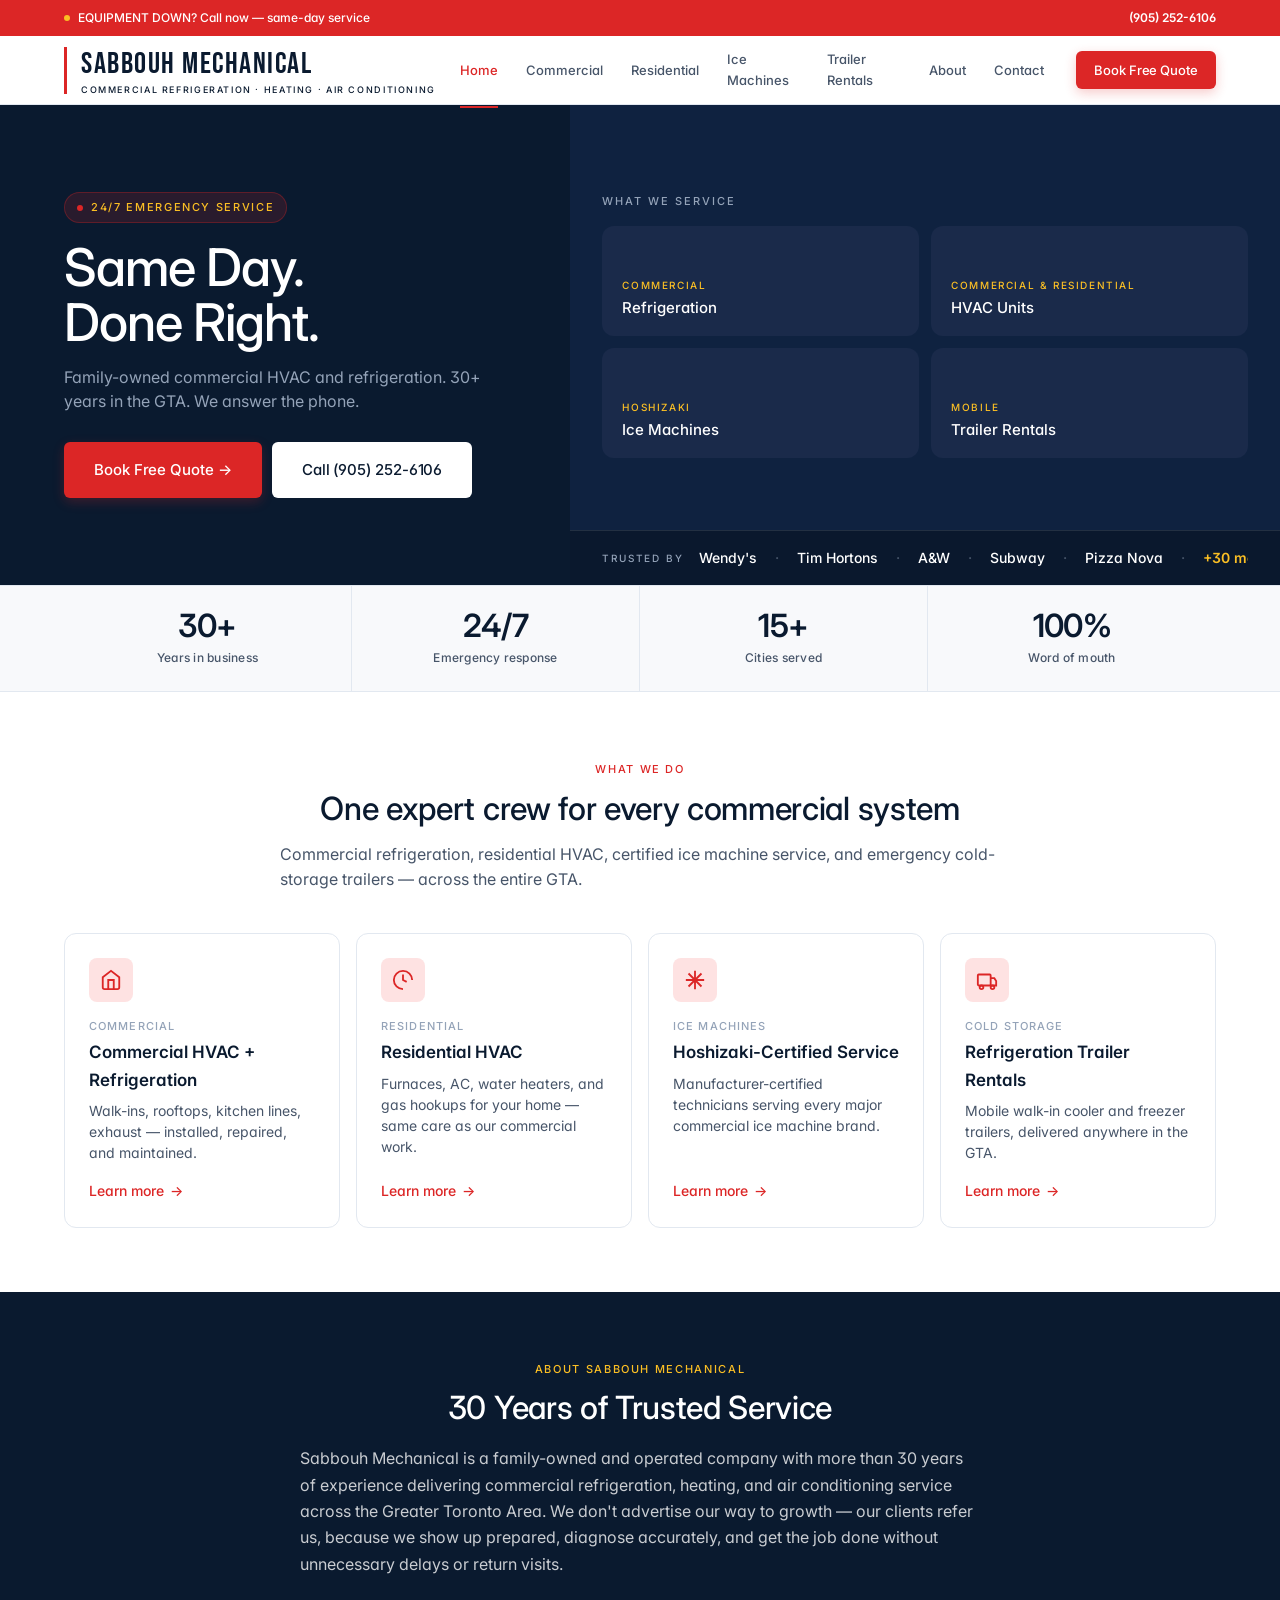
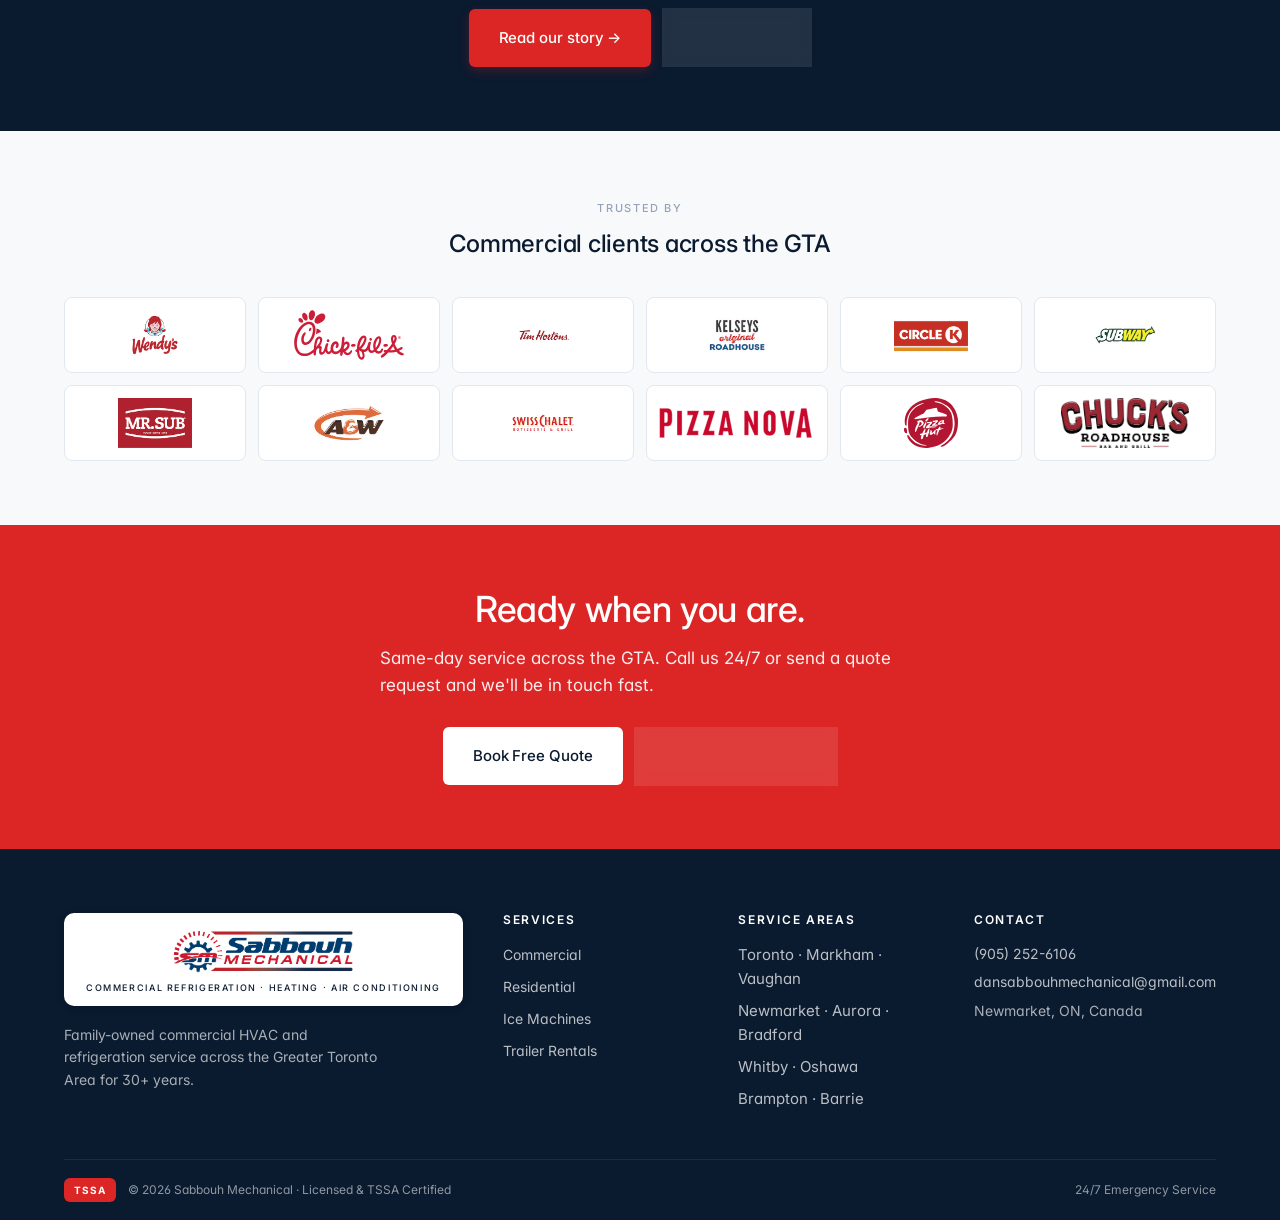
==== commit 405b021d: "Title-case '30 Years of Trusted Service' on About hero and homepage Co-authored-by: Cursor <cursorag" ====
--- a/index.html
+++ b/index.html
@@ -200,7 +200,7 @@
 	<section class="section section--navy">
 		<div class="container container--narrow u-center">
 			<span class="eyebrow eyebrow--amber">About Sabbouh Mechanical</span>
-			<h2 style="margin-bottom:18px;">30 years of trusted service</h2>
+			<h2 style="margin-bottom:18px;">30 Years of Trusted Service</h2>
 			<p style="font-size:16px;max-width:680px;margin-inline:auto;line-height:1.65;">Sabbouh Mechanical is a family-owned and operated company with more than 30 years of experience delivering commercial refrigeration, heating, and air conditioning service across the Greater Toronto Area. We don't advertise our way to growth — our clients refer us, because we show up prepared, diagnose accurately, and get the job done without unnecessary delays or return visits.</p>
 			<div class="u-mt-8 u-flex u-gap-3 u-justify-center u-flex-wrap">
 				<a class="btn btn--primary btn--lg" href="about.html">Read our story →</a>
--- a/assets/css/site.css
+++ b/assets/css/site.css
@@ -6,7 +6,8 @@
 /* ---- Modern reset --------------------------------------------- */
 
 *, *::before, *::after { box-sizing: border-box; }
-html { -webkit-text-size-adjust: 100%; text-size-adjust: 100%; scroll-behavior: smooth; }
+html { -webkit-text-size-adjust: 100%; text-size-adjust: 100%; scroll-behavior: smooth; overflow-x: hidden; }
+body { overflow-x: hidden; }
 body, h1, h2, h3, h4, h5, h6, p, ul, ol, figure, blockquote { margin: 0; }
 ul, ol { padding: 0; list-style: none; }
 img, picture, svg, video { display: block; max-width: 100%; height: auto; }
@@ -771,9 +772,15 @@
 	display: grid;
 	grid-template-columns: 1fr;
 	gap: var(--s-4);
+	max-width: 100%;
 }
 @media (min-width: 640px) { .svc-grid { grid-template-columns: repeat(2, 1fr); } }
 @media (min-width: 1024px) { .svc-grid { grid-template-columns: repeat(4, 1fr); } }
+
+/* 2-column variant for rich detail cards (overrides 4-col at desktop) */
+.svc-grid--2 { grid-template-columns: 1fr; }
+@media (min-width: 768px) { .svc-grid--2 { grid-template-columns: repeat(2, 1fr); } }
+@media (min-width: 1024px) { .svc-grid--2 { grid-template-columns: repeat(2, 1fr); } }
 
 .svc-card {
 	display: flex;
@@ -812,8 +819,18 @@
 	border: 1px solid var(--color-border);
 	border-radius: var(--r-lg);
 	padding: 28px;
-}
-.detail-card h3 { color: var(--brand-navy); margin-bottom: 8px; }
+	display: flex;
+	flex-direction: column;
+	height: 100%;
+	min-width: 0;
+}
+.detail-card h3 {
+	color: var(--brand-navy);
+	margin-bottom: 8px;
+	line-height: 1.25;
+	word-wrap: break-word;
+	overflow-wrap: break-word;
+}
 .detail-card__desc { color: var(--color-text-secondary); margin-bottom: 18px; }
 .check-list { display: flex; flex-direction: column; gap: 10px; }
 .check-list li {
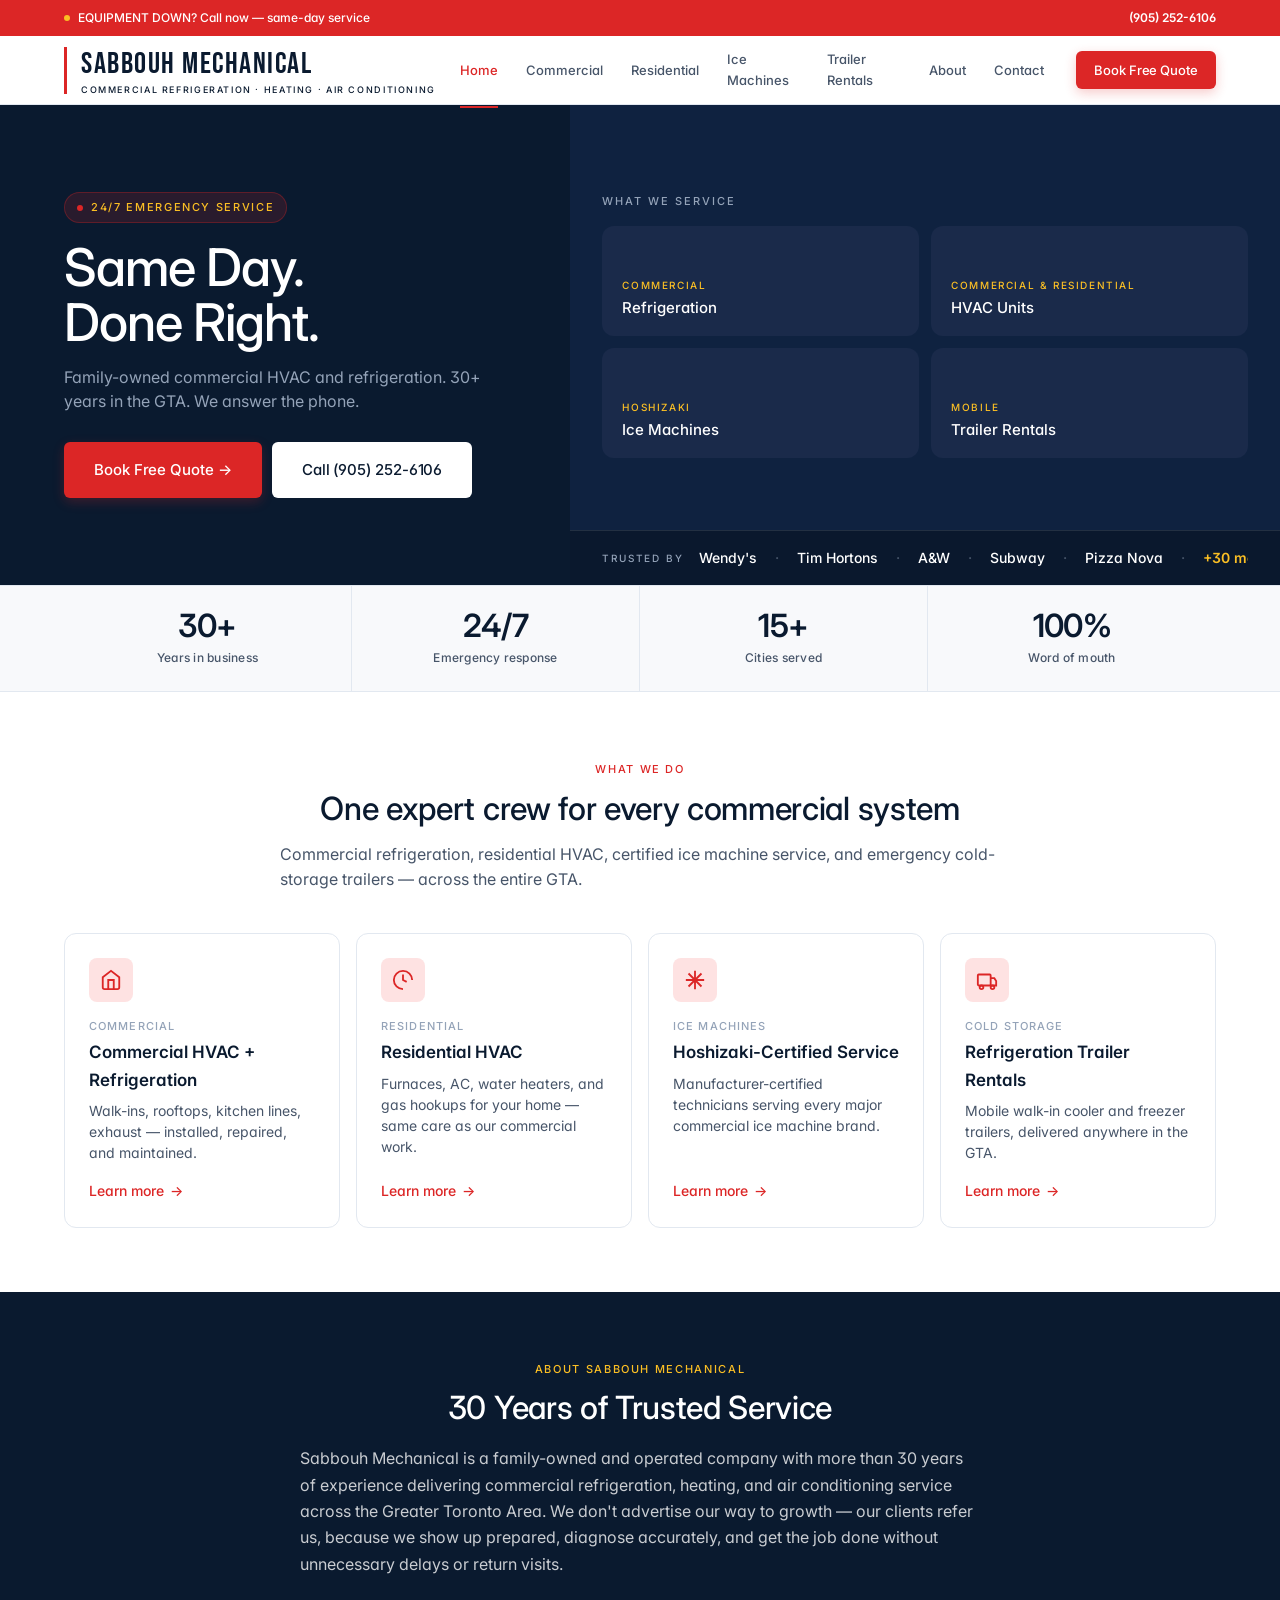
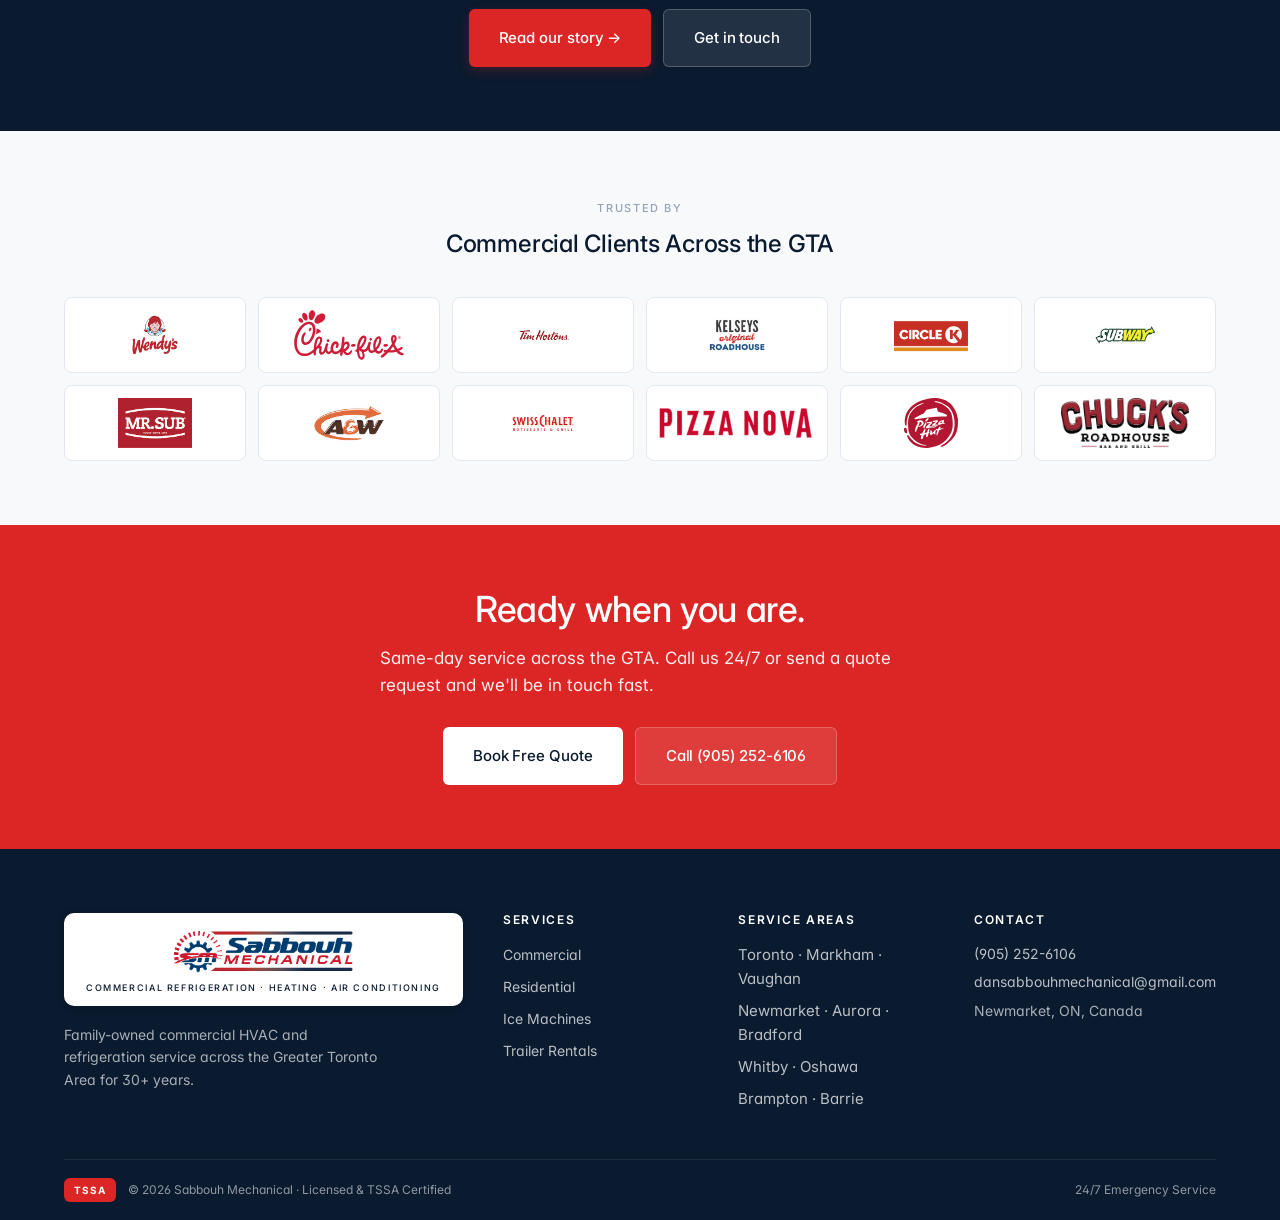
==== commit 8b0c295a: "Title-case 'Commercial Clients Across the GTA' on homepage Co-authored-by: Cursor <cursoragent@curso" ====
--- a/index.html
+++ b/index.html
@@ -214,7 +214,7 @@
 		<div class="container">
 			<div class="section-head section-head--center u-center">
 				<span class="eyebrow eyebrow--mute">Trusted by</span>
-				<h2 style="font-size:24px;">Commercial clients across the GTA</h2>
+				<h2 style="font-size:24px;">Commercial Clients Across the GTA</h2>
 			</div>
 			<div class="logo-wall">
 				<div class="logo-wall__item"><img src="images/wendys.png" alt="Wendy's" /></div>
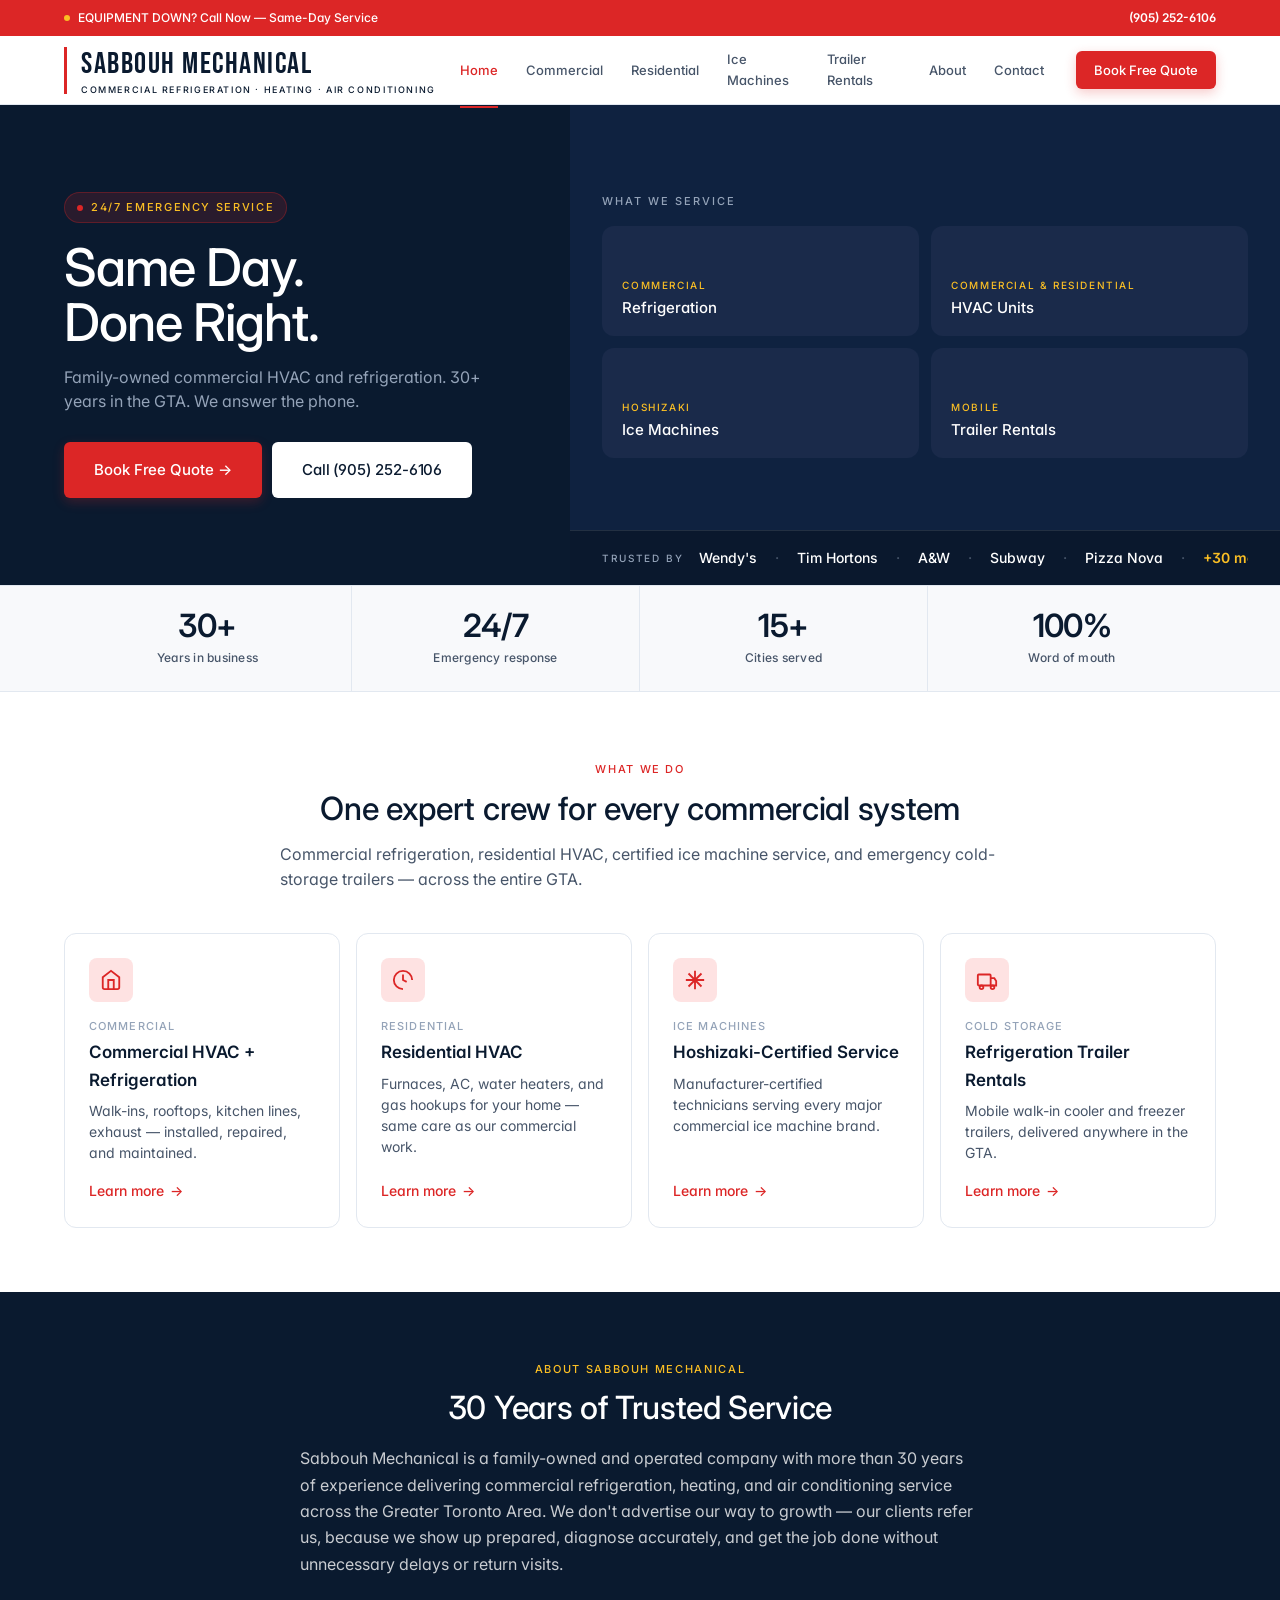
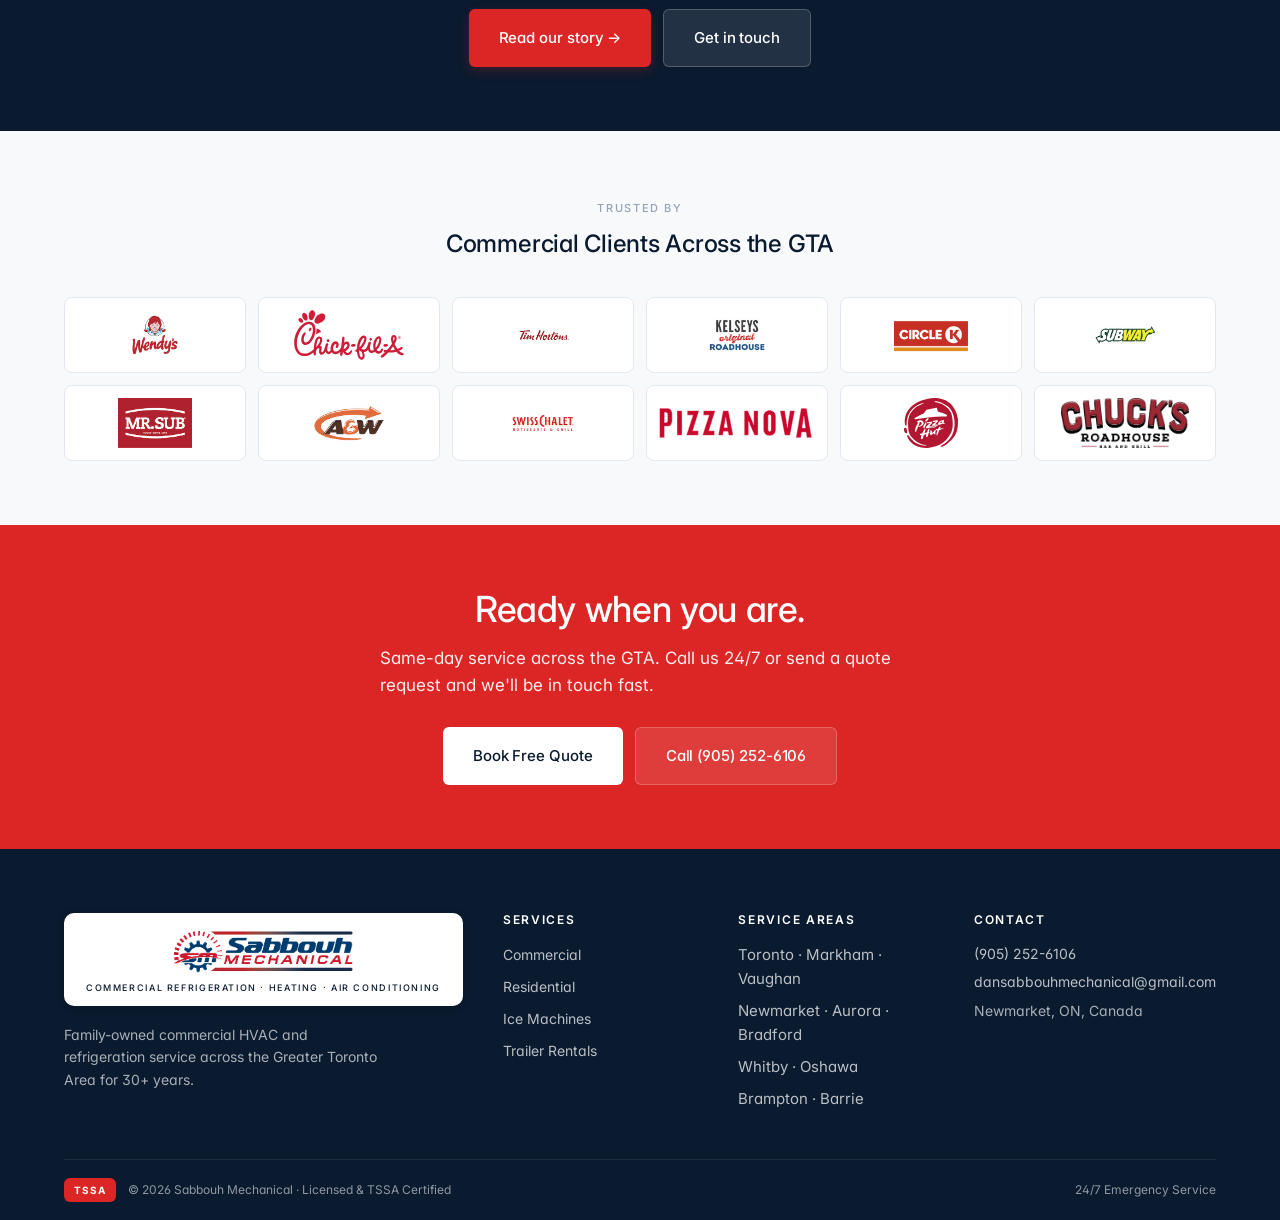
==== commit 272241fd: "Title-case utility bar text + hide red bar on mobile Co-authored-by: Cursor <cursoragent@cursor.com>" ====
--- a/index.html
+++ b/index.html
@@ -42,7 +42,7 @@
 	<!-- Top utility bar -->
 	<div class="utility-bar">
 		<div class="container utility-bar__inner">
-			<span class="utility-bar__left">EQUIPMENT DOWN? Call now — same-day service</span>
+			<span class="utility-bar__left">EQUIPMENT DOWN? Call Now — Same-Day Service</span>
 			<span class="utility-bar__right"><a href="tel:9052526106">(905) 252-6106</a></span>
 		</div>
 	</div>
--- a/assets/css/site.css
+++ b/assets/css/site.css
@@ -263,9 +263,8 @@
 .utility-bar__right { display: inline-flex; align-items: center; }
 .utility-bar a { color: #fff; font-weight: 600; }
 .utility-bar a:hover { color: rgba(255,255,255,0.85); }
-@media (max-width: 640px) {
-	.utility-bar__left { display: none; }
-	.utility-bar__inner { justify-content: center; }
+@media (max-width: 768px) {
+	.utility-bar { display: none; }
 }
 
 /* ---- Header --------------------------------------------------- */
@@ -692,7 +691,7 @@
 .ticker-more { color: var(--brand-amber); font-weight: 600; }
 
 @media (max-width: 899px) {
-	.hero-stacked { order: -1; min-height: 0; }
+	.hero-stacked { min-height: 0; }
 	.equipment-section { padding: 28px 20px 18px; }
 	.equipment-tile { min-height: 92px; padding: 16px; }
 	.equipment-name { font-size: 14px; }
@@ -996,7 +995,7 @@
 /* ---- About page logo feature --------------------------------- */
 
 .about-emblem {
-	display: inline-flex;
+	display: flex;
 	flex-direction: column;
 	align-items: center;
 	gap: 12px;
@@ -1005,6 +1004,13 @@
 	border-radius: var(--r-lg);
 	padding: 26px 36px 22px;
 	box-shadow: 0 12px 32px rgba(0,0,0,0.35);
+	width: fit-content;
+	max-width: 100%;
+	margin-left: auto;
+	margin-right: auto;
+}
+@media (max-width: 640px) {
+	.about-emblem { padding: 22px 20px 18px; width: 100%; }
 }
 .about-emblem img { height: 64px; width: auto; }
 .about-emblem .brand-tagline { color: var(--color-text-secondary); }
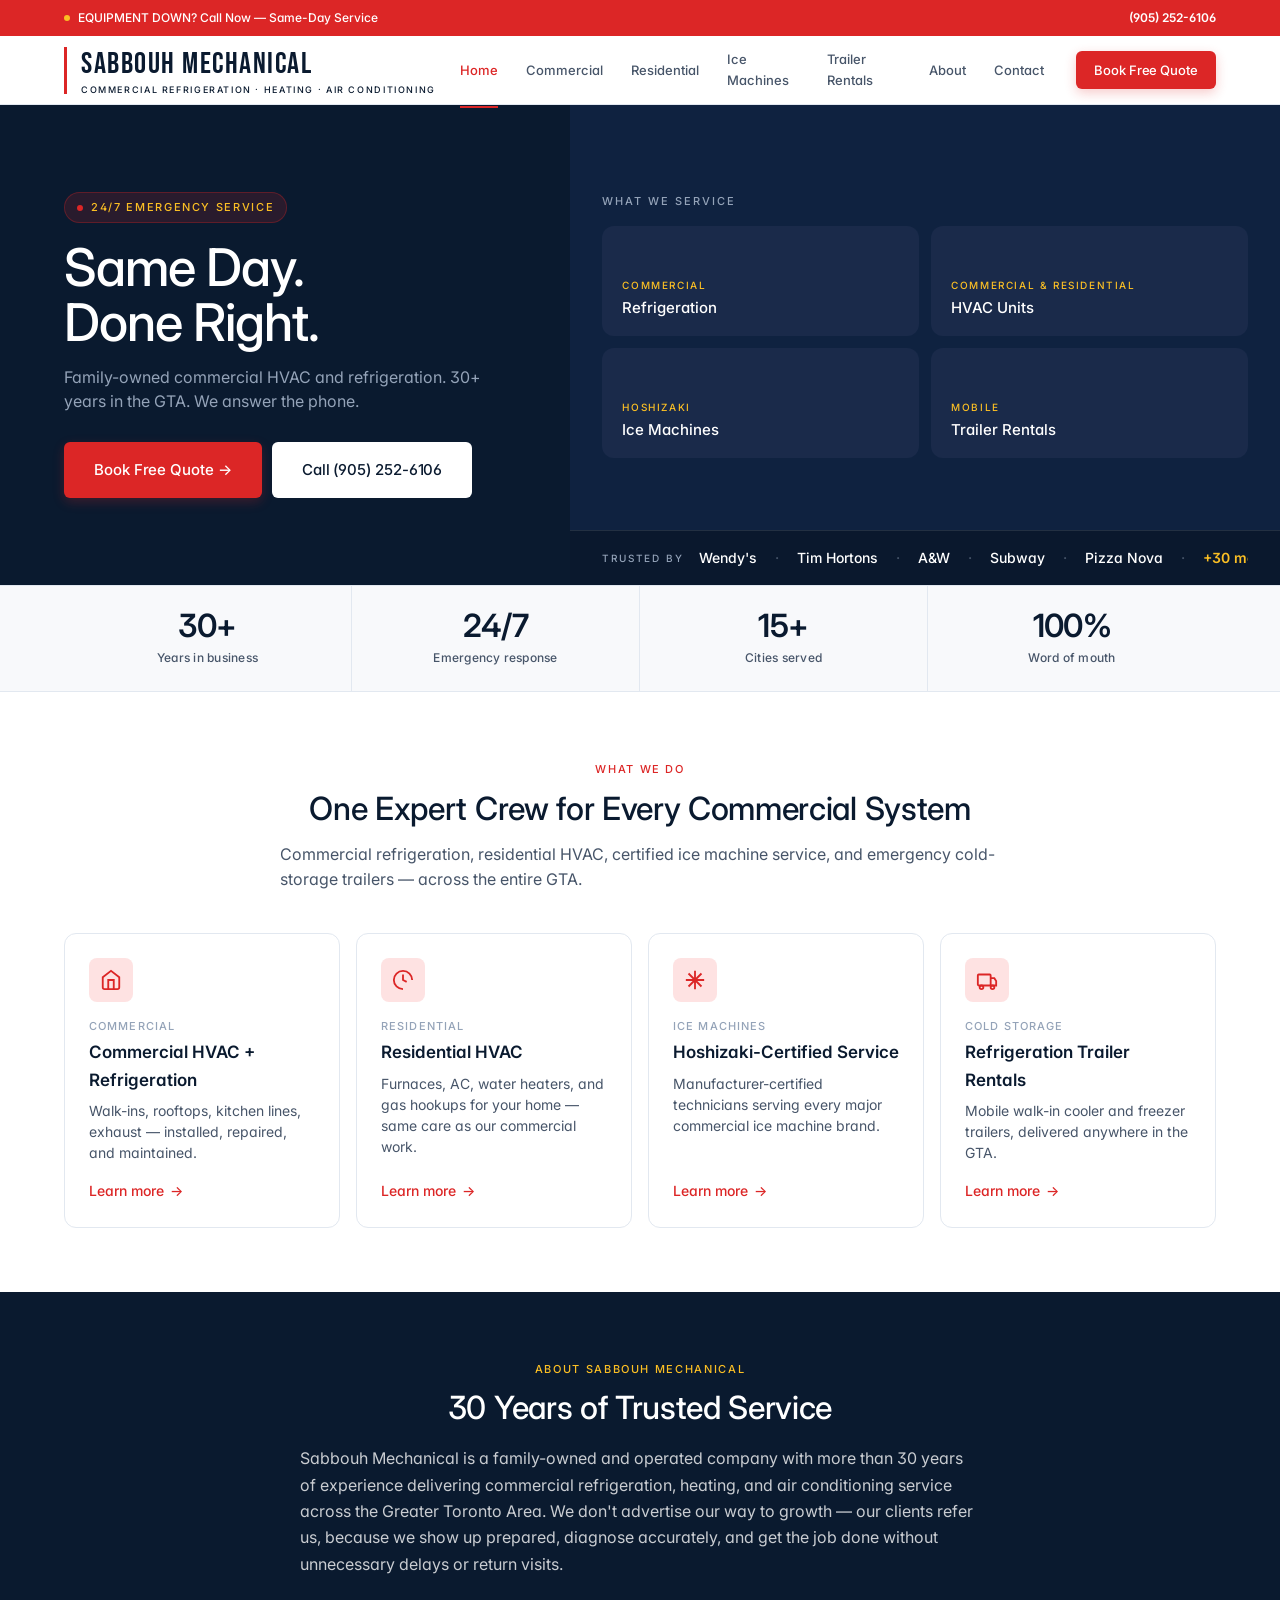
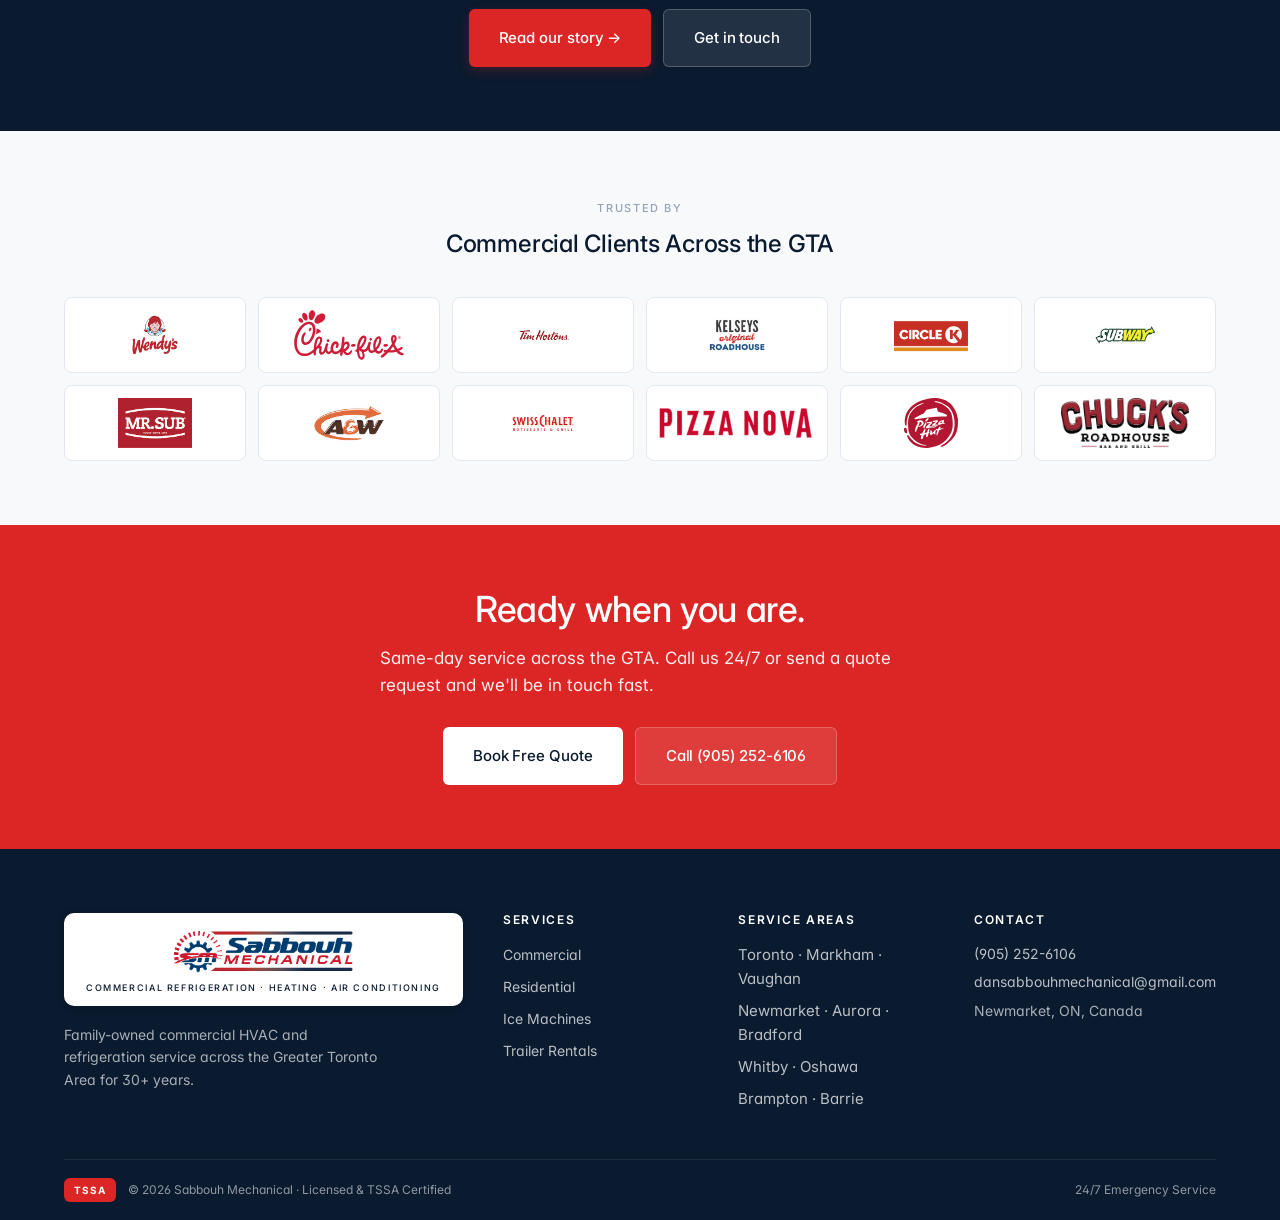
==== commit 5c6486df: "Title-case 'One Expert Crew for Every Commercial System' on homepage Co-authored-by: Cursor <cursora" ====
--- a/index.html
+++ b/index.html
@@ -159,7 +159,7 @@
 		<div class="container">
 			<div class="section-head section-head--center u-center">
 				<span class="eyebrow">What We Do</span>
-				<h2>One expert crew for every commercial system</h2>
+				<h2>One Expert Crew for Every Commercial System</h2>
 				<p class="lede">Commercial refrigeration, residential HVAC, certified ice machine service, and emergency cold-storage trailers — across the entire GTA.</p>
 			</div>
 
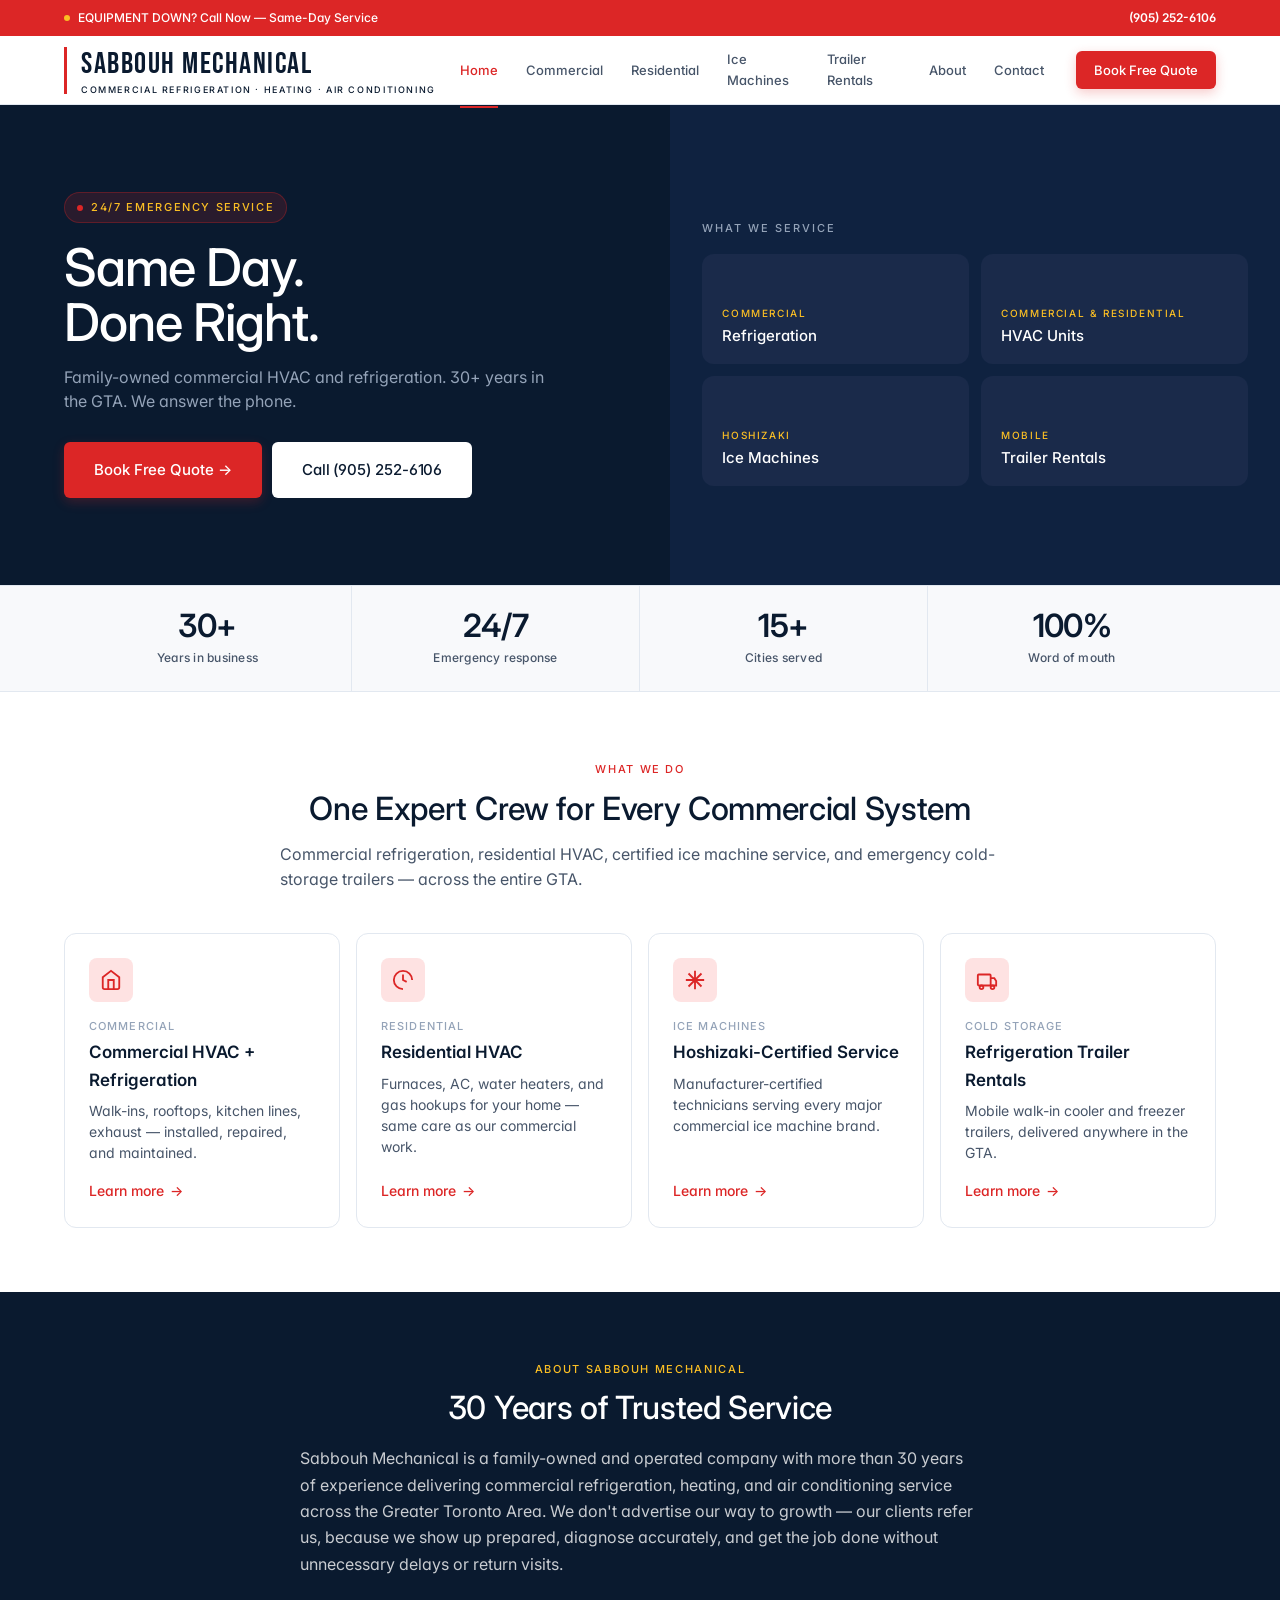
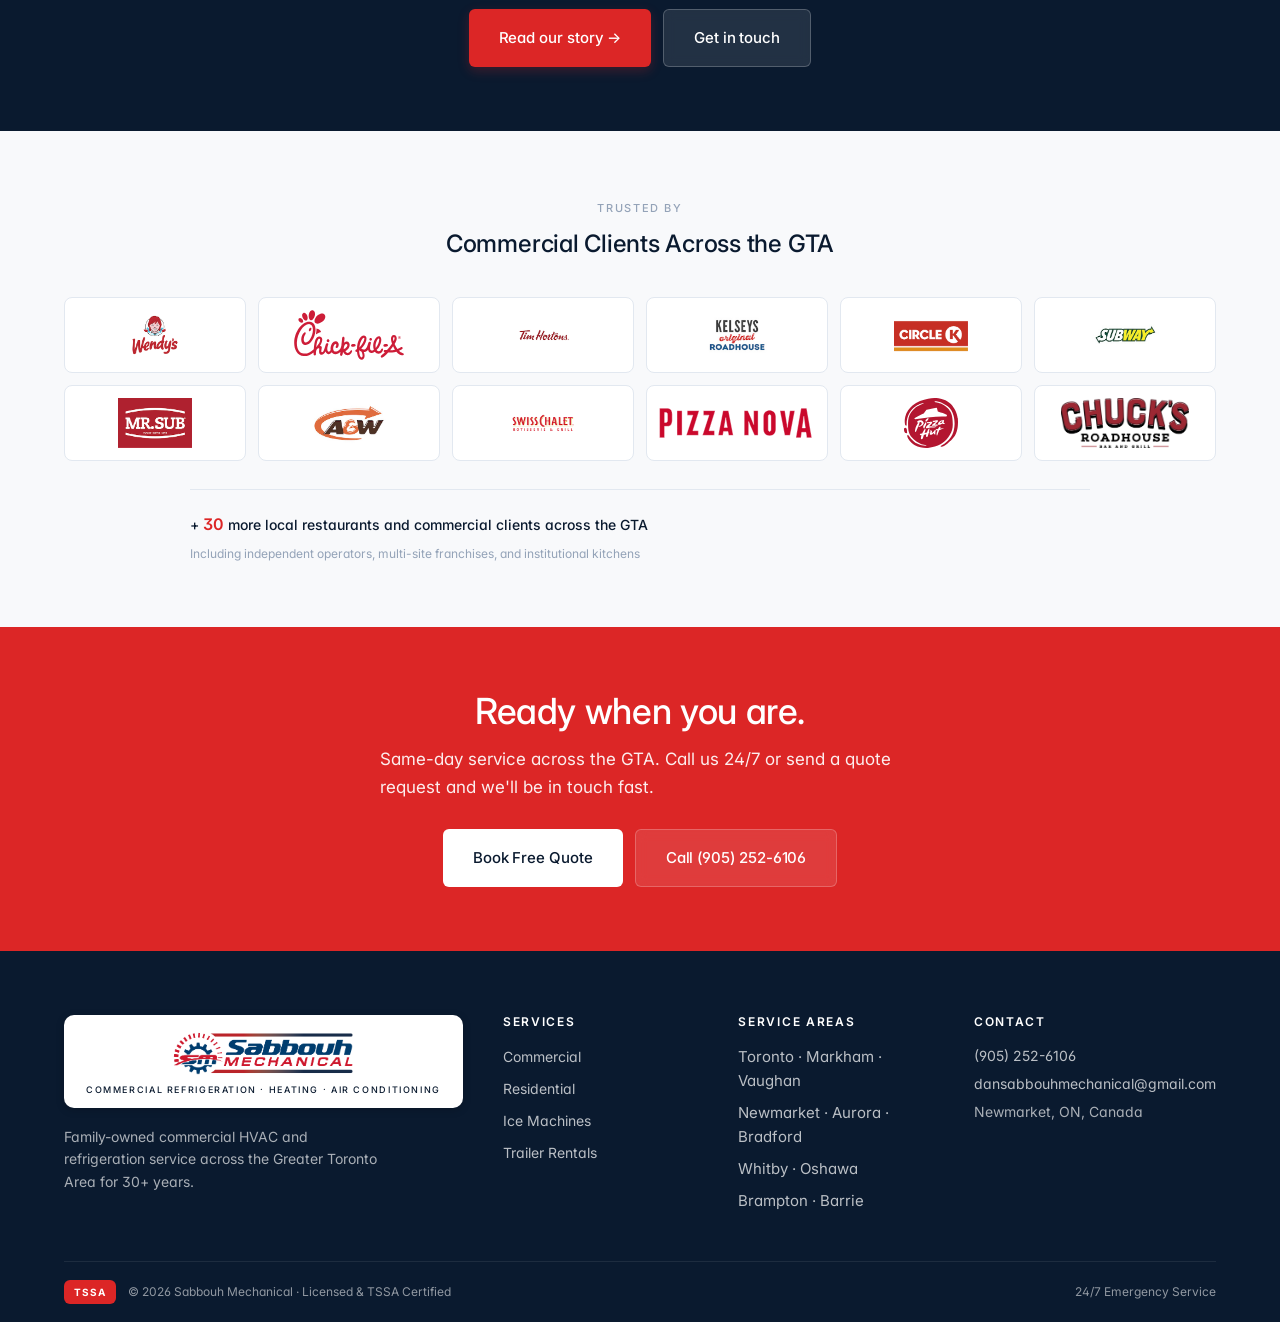
==== commit 70b6394b: "Remove hero ticker; add stat line under Trusted By logo wall Co-authored-by: Cursor <cursoragent@cur" ====
--- a/index.html
+++ b/index.html
@@ -100,7 +100,7 @@
 					<a class="btn btn--white btn--lg" href="tel:9052526106">Call (905) 252-6106</a>
 				</div>
 			</div>
-			<aside class="hero-stacked" aria-label="Service categories and trusted clients">
+			<aside class="hero-stacked" aria-label="Service categories">
 				<div class="equipment-section">
 					<p class="hero-side-label">What we service</p>
 					<div class="equipment-grid">
@@ -120,22 +120,6 @@
 							<span class="equipment-eyebrow">Mobile</span>
 							<span class="equipment-name">Trailer Rentals</span>
 						</a>
-					</div>
-				</div>
-				<div class="logo-ticker" aria-label="Trusted by">
-					<span class="ticker-label">Trusted by</span>
-					<div class="ticker-list">
-						<span class="ticker-item">Wendy's</span>
-						<span class="ticker-sep">·</span>
-						<span class="ticker-item">Tim Hortons</span>
-						<span class="ticker-sep">·</span>
-						<span class="ticker-item">A&amp;W</span>
-						<span class="ticker-sep">·</span>
-						<span class="ticker-item">Subway</span>
-						<span class="ticker-sep">·</span>
-						<span class="ticker-item">Pizza Nova</span>
-						<span class="ticker-sep">·</span>
-						<span class="ticker-more">+30 more</span>
 					</div>
 				</div>
 			</aside>
@@ -230,6 +214,10 @@
 				<div class="logo-wall__item"><img src="images/pizzahut.svg" alt="Pizza Hut" /></div>
 				<div class="logo-wall__item"><img src="images/chucks-roadhouse.png" alt="Chuck's Roadhouse" /></div>
 			</div>
+			<div class="logo-wall__stat">
+				<p class="logo-wall__stat-text">+ <span class="logo-wall__stat-num">30</span> more local restaurants and commercial clients across the GTA</p>
+				<p class="logo-wall__stat-sub">Including independent operators, multi-site franchises, and institutional kitchens</p>
+			</div>
 		</div>
 	</section>
 
--- a/assets/css/site.css
+++ b/assets/css/site.css
@@ -657,50 +657,11 @@
 	line-height: 1.25;
 }
 
-.logo-ticker {
-	flex-shrink: 0;
-	display: flex;
-	align-items: center;
-	gap: 16px;
-	background: rgba(0,0,0,0.30);
-	border-top: 1px solid rgba(255,255,255,0.10);
-	padding: 16px 32px;
-	overflow: hidden;
-}
-.ticker-label {
-	flex-shrink: 0;
-	font-size: 10px;
-	font-weight: 500;
-	color: #94A3B8;
-	letter-spacing: 0.18em;
-	text-transform: uppercase;
-}
-.ticker-list {
-	display: flex;
-	align-items: center;
-	gap: 18px;
-	min-width: 0;
-	overflow: hidden;
-	white-space: nowrap;
-	font-size: 14px;
-	font-weight: 500;
-	color: #94A3B8;
-}
-.ticker-item { color: #fff; }
-.ticker-sep { color: #475569; }
-.ticker-more { color: var(--brand-amber); font-weight: 600; }
-
 @media (max-width: 899px) {
 	.hero-stacked { min-height: 0; }
 	.equipment-section { padding: 28px 20px 18px; }
 	.equipment-tile { min-height: 92px; padding: 16px; }
 	.equipment-name { font-size: 14px; }
-	.logo-ticker { padding: 12px 20px; gap: 12px; }
-	.ticker-list { font-size: 12px; gap: 12px; }
-}
-@media (max-width: 520px) {
-	.ticker-list .ticker-item:nth-of-type(n+4),
-	.ticker-list .ticker-sep:nth-of-type(n+4) { display: none; }
 }
 
 /* ---- Page header (inner pages) -------------------------------- */
@@ -991,6 +952,35 @@
 	transition: filter 0.2s var(--ease);
 }
 .logo-wall__item:hover img { filter: grayscale(0%); }
+
+.logo-wall__stat {
+	text-align: center;
+	margin: 28px auto 0;
+	padding-top: 22px;
+	max-width: 900px;
+	border-top: 0.5px solid var(--color-border);
+}
+.logo-wall__stat-text {
+	font-size: 14px;
+	font-weight: 500;
+	color: var(--brand-navy);
+	margin: 0;
+}
+.logo-wall__stat-num {
+	color: var(--brand-red);
+	font-weight: 600;
+	font-size: 16px;
+}
+.logo-wall__stat-sub {
+	font-size: 12px;
+	color: var(--color-text-muted);
+	margin: 6px 0 0;
+}
+@media (max-width: 768px) {
+	.logo-wall__stat { margin-top: 22px; padding: 18px 16px 0; }
+	.logo-wall__stat-text { font-size: 13px; line-height: 1.5; }
+	.logo-wall__stat-sub { font-size: 11px; }
+}
 
 /* ---- About page logo feature --------------------------------- */
 
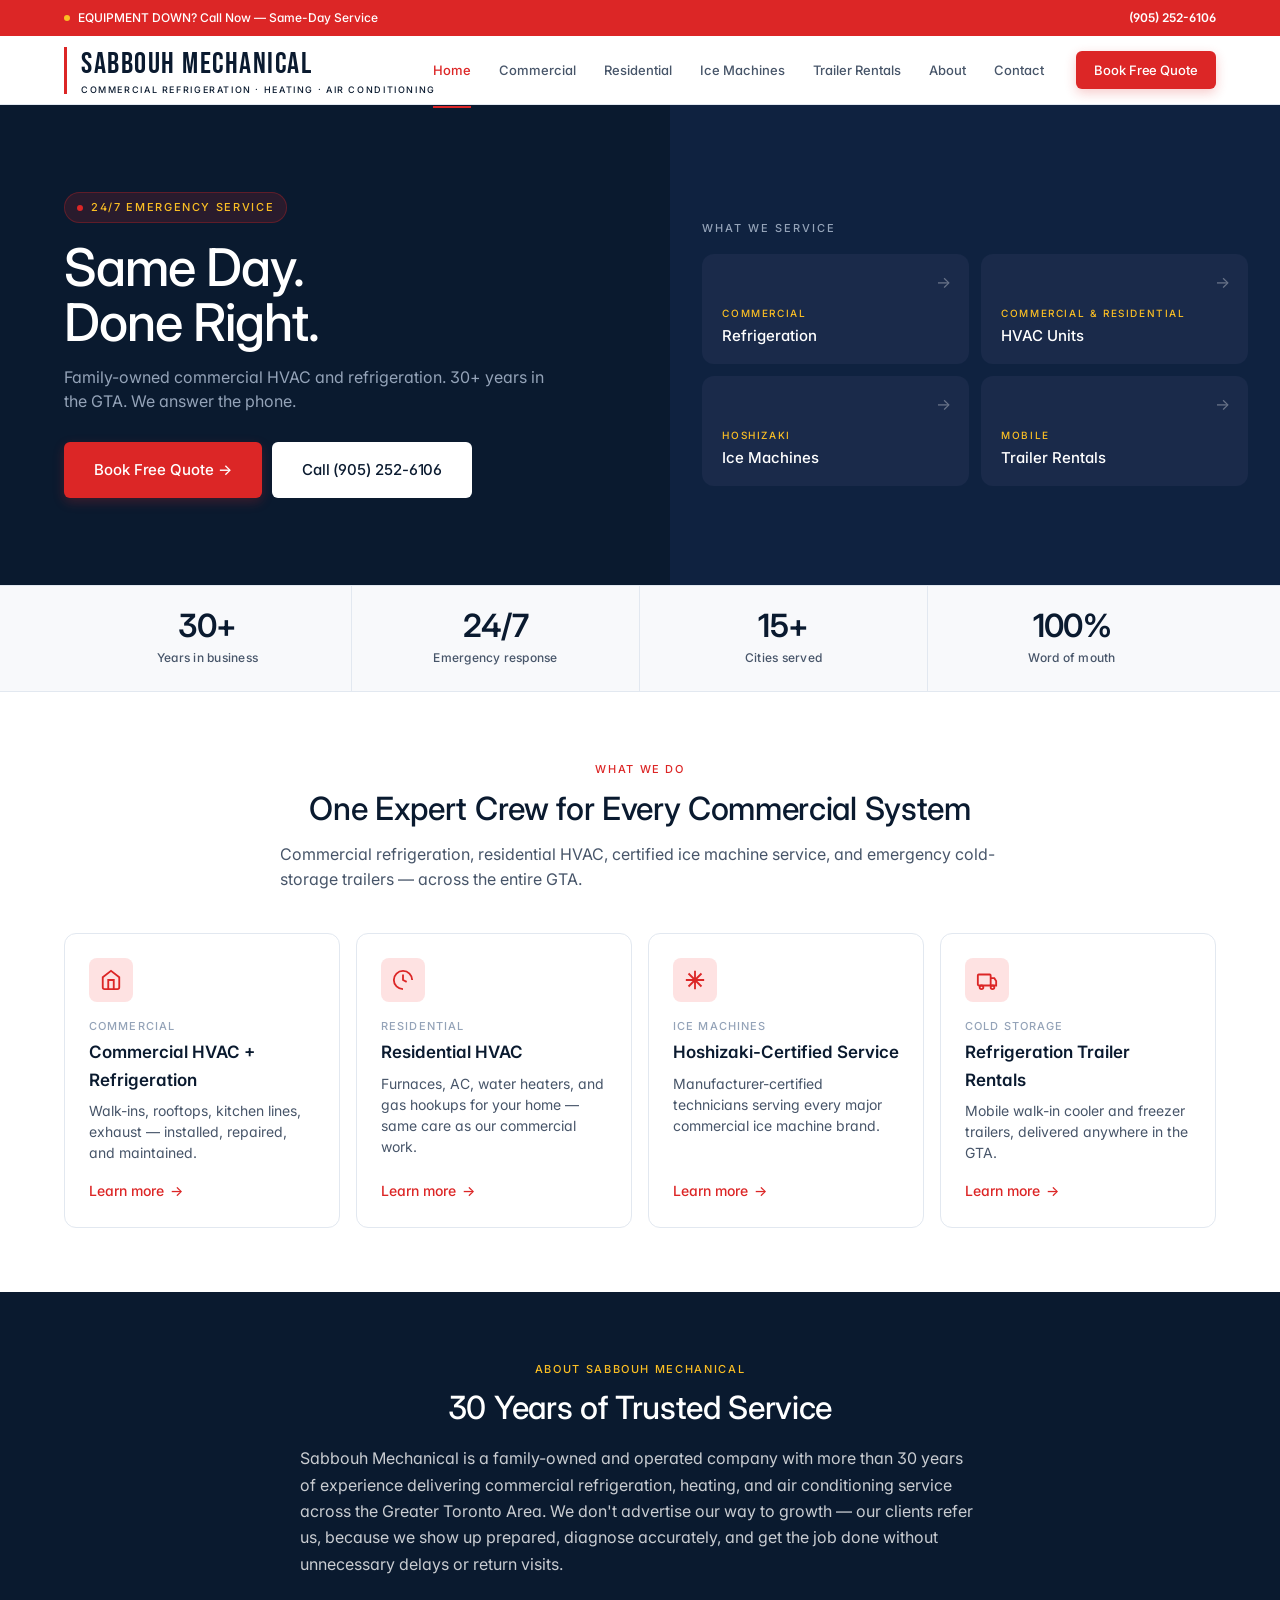
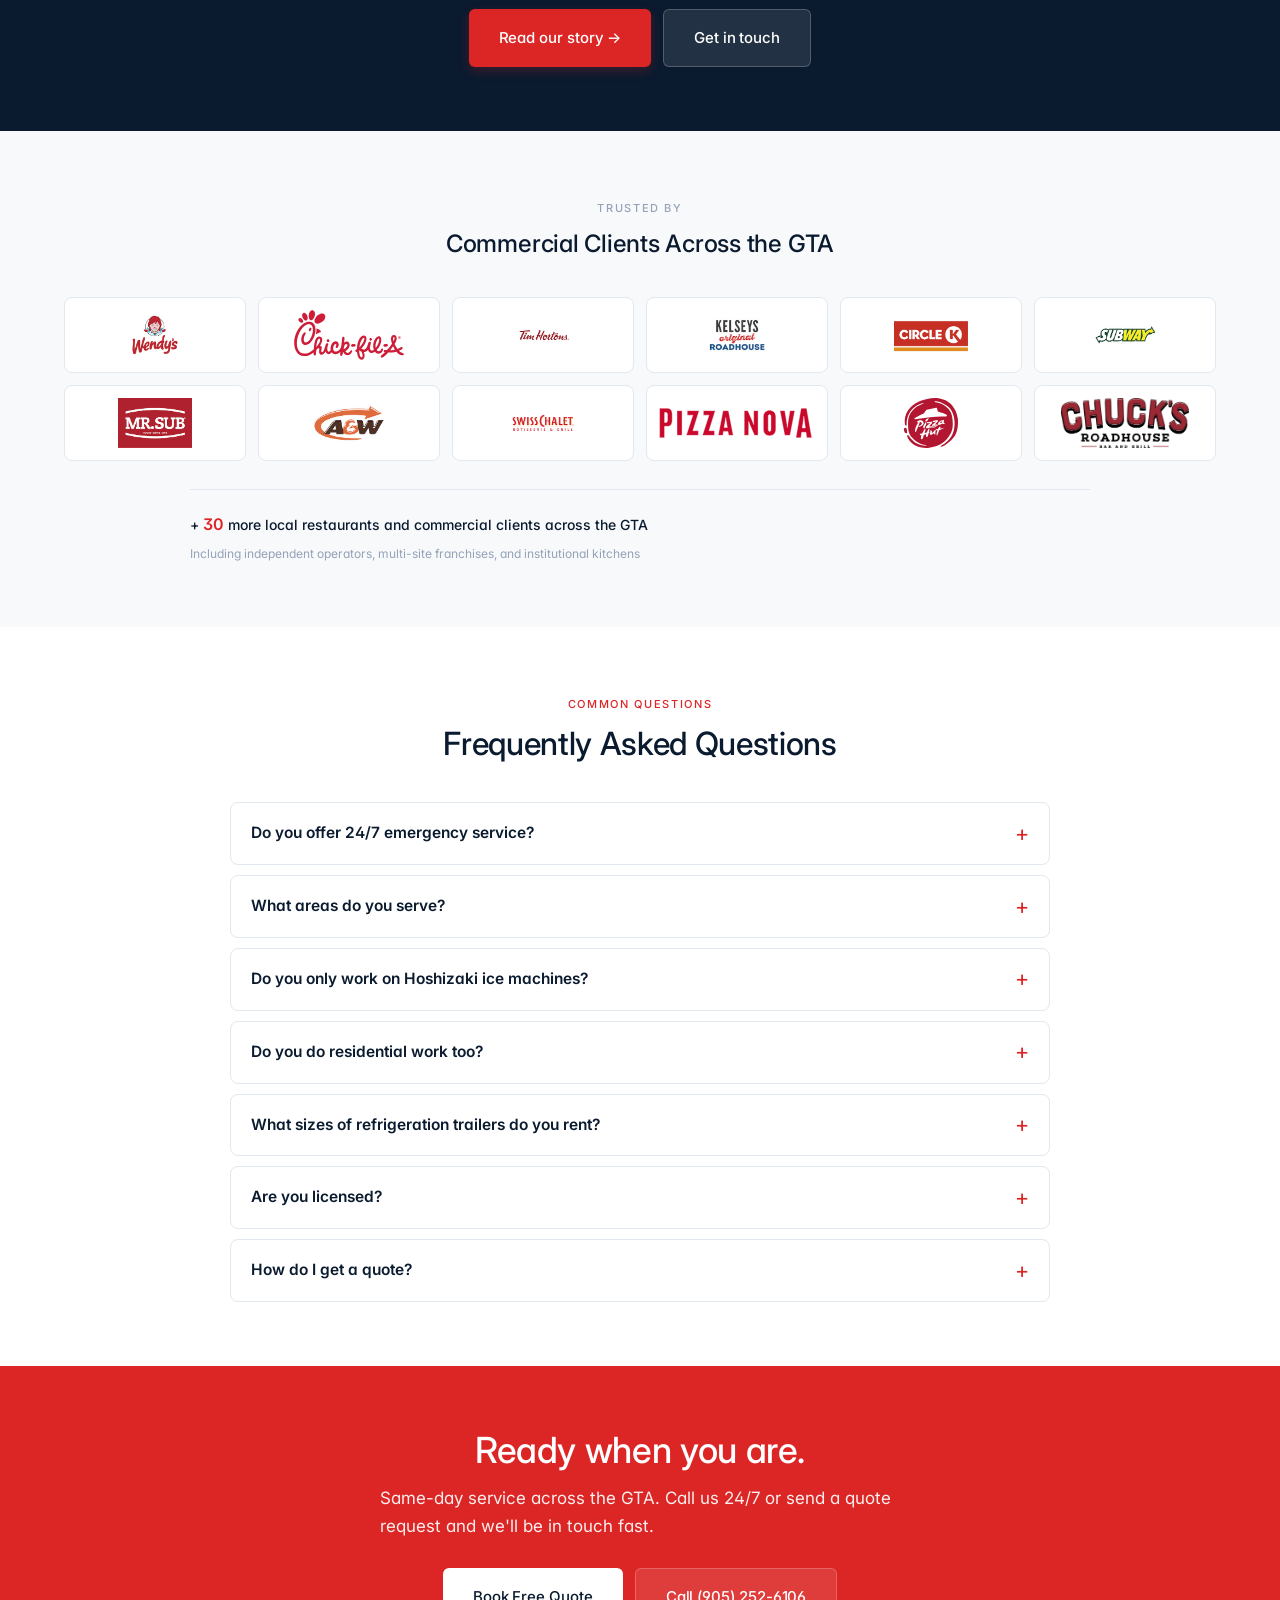
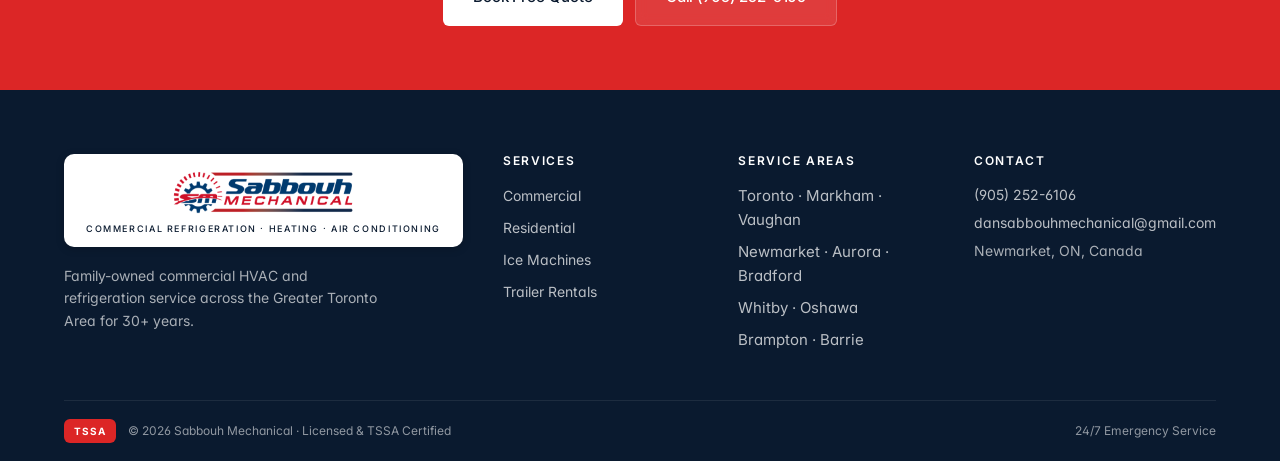
==== commit e703e585: "Fix quote form, sticky header, nav wrapping, mobile menu; add mobile call bar, FAQ, favicons, SEO; r" ====
--- a/index.html
+++ b/index.html
@@ -11,17 +11,26 @@
 	<meta property="og:description" content="Family-owned commercial HVAC and refrigeration service across the GTA. 24/7 emergency response." />
 	<meta property="og:url" content="https://sabbmechanical.ca/" />
 	<meta property="og:image" content="https://sabbmechanical.ca/images/sabbouhmechanical.png" />
+	<meta name="theme-color" content="#0A1A2F" />
+	<link rel="icon" href="images/favicon.svg" type="image/svg+xml" />
+	<link rel="icon" href="images/favicon-32.png" sizes="32x32" type="image/png" />
+	<link rel="apple-touch-icon" href="images/apple-touch-icon.png" />
+	<meta property="og:site_name" content="Sabbouh Mechanical" />
+	<meta property="og:locale" content="en_CA" />
+	<meta name="twitter:card" content="summary_large_image" />
 	<link rel="preconnect" href="https://fonts.googleapis.com">
 	<link rel="preconnect" href="https://fonts.gstatic.com" crossorigin>
-	<link href="https://fonts.googleapis.com/css2?family=Bebas+Neue&family=Inter:wght@300;400;500;600;700&display=swap" rel="stylesheet">
+	<link href="https://fonts.googleapis.com/css2?family=Bebas+Neue&family=Inter:wght@400;500;600;700&display=swap" rel="stylesheet">
 	<link rel="stylesheet" href="assets/css/site.css" />
 	<script type="application/ld+json">
 	{
 		"@context": "https://schema.org",
-		"@type": "LocalBusiness",
+		"@type": "HVACBusiness",
 		"@id": "https://sabbmechanical.ca/#business",
 		"name": "Sabbouh Mechanical",
 		"image": "https://sabbmechanical.ca/images/sabbouhmechanical.png",
+		"logo": "https://sabbmechanical.ca/images/sabbouhmechanical.png",
+		"foundingDate": "1995",
 		"url": "https://sabbmechanical.ca/",
 		"telephone": "+1-905-252-6106",
 		"email": "dansabbouhmechanical@gmail.com",
@@ -36,14 +45,30 @@
 		"description": "Family-owned commercial HVAC, refrigeration, and ice machine service serving the Greater Toronto Area for over 30 years."
 	}
 	</script>
+	<script type="application/ld+json">
+	{
+		"@context": "https://schema.org",
+		"@type": "FAQPage",
+		"mainEntity": [
+			{"@type":"Question","name":"Do you offer 24/7 emergency service?","acceptedAnswer":{"@type":"Answer","text":"Yes. Call (905) 252-6106 any time. We answer 24/7 and our trucks stay stocked so we can diagnose and repair on the first visit."}},
+			{"@type":"Question","name":"What areas do you serve?","acceptedAnswer":{"@type":"Answer","text":"We're based in Newmarket and serve the Greater Toronto Area, including Toronto, Markham, Richmond Hill, Vaughan, Aurora, Bradford, Stouffville, Whitby, Oshawa, Brampton, and Barrie."}},
+			{"@type":"Question","name":"Do you only work on Hoshizaki ice machines?","acceptedAnswer":{"@type":"Answer","text":"No. We're Hoshizaki-certified and also service every other major commercial ice machine brand, including Scotsman and Snooker."}},
+			{"@type":"Question","name":"Do you do residential work too?","acceptedAnswer":{"@type":"Answer","text":"Yes. We install, maintain, and repair furnaces, air conditioners, and water tanks, and handle gas appliance hookups for stoves and BBQ lines."}},
+			{"@type":"Question","name":"What sizes of refrigeration trailers do you rent?","acceptedAnswer":{"@type":"Answer","text":"We rent 8'×8' and 10'×8' mobile trailers. Both work as fully operational walk-in coolers or freezers, and delivery, hookup, and pickup are included."}},
+			{"@type":"Question","name":"Are you licensed?","acceptedAnswer":{"@type":"Answer","text":"Yes. Sabbouh Mechanical is TSSA-licensed for gas, refrigeration, and HVAC work, and fully insured for commercial and residential jobs."}},
+			{"@type":"Question","name":"How do I get a quote?","acceptedAnswer":{"@type":"Answer","text":"Call (905) 252-6106 or request a free quote on our website. We'll get back to you the same day with honest pricing and no obligation."}}
+		]
+	}
+	</script>
 </head>
 <body>
+	<a class="skip-link" href="#main">Skip to content</a>
 
 	<!-- Top utility bar -->
 	<div class="utility-bar">
 		<div class="container utility-bar__inner">
 			<span class="utility-bar__left">EQUIPMENT DOWN? Call Now — Same-Day Service</span>
-			<span class="utility-bar__right"><a href="tel:9052526106">(905) 252-6106</a></span>
+			<span class="utility-bar__right"><a href="tel:+19052526106">(905) 252-6106</a></span>
 		</div>
 	</div>
 
@@ -79,7 +104,7 @@
 			<a href="about.html" class="mobile-menu__link">About</a>
 			<a href="contact.html" class="mobile-menu__link">Contact</a>
 			<div class="mobile-menu__divider"></div>
-			<a href="tel:9052526106" class="mobile-menu__phone">
+			<a href="tel:+19052526106" class="mobile-menu__phone">
 				<span class="mobile-menu__phone-label">Call us</span>
 				<span class="mobile-menu__phone-number">(905) 252-6106</span>
 			</a>
@@ -87,6 +112,8 @@
 		</div>
 	</nav>
 	<div class="mobile-menu-backdrop" data-menu-backdrop aria-hidden="true"></div>
+
+	<main id="main">
 
 	<!-- Hero (split) -->
 	<section class="hero-split">
@@ -97,7 +124,7 @@
 				<p class="hero-split__sub">Family-owned commercial HVAC and refrigeration. 30+ years in the GTA. We answer the phone.</p>
 				<div class="hero-split__actions">
 					<button class="btn btn--primary btn--lg" type="button" data-quote-open>Book Free Quote →</button>
-					<a class="btn btn--white btn--lg" href="tel:9052526106">Call (905) 252-6106</a>
+					<a class="btn btn--white btn--lg" href="tel:+19052526106">Call (905) 252-6106</a>
 				</div>
 			</div>
 			<aside class="hero-stacked" aria-label="Service categories">
@@ -201,22 +228,62 @@
 				<h2 style="font-size:24px;">Commercial Clients Across the GTA</h2>
 			</div>
 			<div class="logo-wall">
-				<div class="logo-wall__item"><img src="images/wendys.png" alt="Wendy's" /></div>
-				<div class="logo-wall__item"><img src="images/chickfila.svg" alt="Chick-fil-A" /></div>
-				<div class="logo-wall__item"><img src="images/tim_hortons_logo.jpg" alt="Tim Hortons" /></div>
-				<div class="logo-wall__item"><img src="images/kelseys.jpg" alt="Kelseys" /></div>
-				<div class="logo-wall__item"><img src="images/circlek.png" alt="Circle K" /></div>
-				<div class="logo-wall__item"><img src="images/subway.jpg" alt="Subway" /></div>
-				<div class="logo-wall__item"><img src="images/mrsub.png" alt="Mr. Sub" /></div>
-				<div class="logo-wall__item"><img src="images/anw.jpg" alt="A&amp;W" /></div>
-				<div class="logo-wall__item"><img src="images/swiss.png" alt="Swiss Chalet" /></div>
-				<div class="logo-wall__item"><img src="images/pizzanova.svg" alt="Pizza Nova" /></div>
-				<div class="logo-wall__item"><img src="images/pizzahut.svg" alt="Pizza Hut" /></div>
-				<div class="logo-wall__item"><img src="images/chucks-roadhouse.png" alt="Chuck's Roadhouse" /></div>
+				<div class="logo-wall__item"><img src="images/wendys.png" alt="Wendy's" width="250" height="167" loading="lazy" decoding="async" /></div>
+				<div class="logo-wall__item"><img src="images/chickfila.svg" alt="Chick-fil-A" width="582" height="263" loading="lazy" decoding="async" /></div>
+				<div class="logo-wall__item"><img src="images/tim_hortons_logo.jpg" alt="Tim Hortons" width="250" height="167" loading="lazy" decoding="async" /></div>
+				<div class="logo-wall__item"><img src="images/kelseys.jpg" alt="Kelseys" width="250" height="167" loading="lazy" decoding="async" /></div>
+				<div class="logo-wall__item"><img src="images/circlek.png" alt="Circle K" width="250" height="167" loading="lazy" decoding="async" /></div>
+				<div class="logo-wall__item"><img src="images/subway.jpg" alt="Subway" width="250" height="167" loading="lazy" decoding="async" /></div>
+				<div class="logo-wall__item"><img src="images/mrsub.png" alt="Mr. Sub" width="250" height="167" loading="lazy" decoding="async" /></div>
+				<div class="logo-wall__item"><img src="images/anw.jpg" alt="A&amp;W" width="250" height="167" loading="lazy" decoding="async" /></div>
+				<div class="logo-wall__item"><img src="images/swiss.png" alt="Swiss Chalet" width="250" height="167" loading="lazy" decoding="async" /></div>
+				<div class="logo-wall__item"><img src="images/pizzanova.svg" alt="Pizza Nova" width="2092" height="406" loading="lazy" decoding="async" /></div>
+				<div class="logo-wall__item"><img src="images/pizzahut.svg" alt="Pizza Hut" width="868" height="817" loading="lazy" decoding="async" /></div>
+				<div class="logo-wall__item"><img src="images/chucks-roadhouse.png" alt="Chuck's Roadhouse" width="600" height="234" loading="lazy" decoding="async" /></div>
 			</div>
 			<div class="logo-wall__stat">
 				<p class="logo-wall__stat-text">+ <span class="logo-wall__stat-num">30</span> more local restaurants and commercial clients across the GTA</p>
 				<p class="logo-wall__stat-sub">Including independent operators, multi-site franchises, and institutional kitchens</p>
+			</div>
+		</div>
+	</section>
+
+	<!-- FAQ -->
+	<section class="section">
+		<div class="container">
+			<div class="section-head section-head--center u-center">
+				<span class="eyebrow">Common Questions</span>
+				<h2>Frequently Asked Questions</h2>
+			</div>
+			<div class="faq">
+				<details class="faq__item">
+					<summary class="faq__q">Do you offer 24/7 emergency service?</summary>
+					<p class="faq__a">Yes. If a walk-in, rooftop unit, or ice machine goes down, call us any time at <a href="tel:+19052526106">(905) 252-6106</a>. We answer 24/7 and our trucks stay stocked so we can diagnose and repair on the first visit.</p>
+				</details>
+				<details class="faq__item">
+					<summary class="faq__q">What areas do you serve?</summary>
+					<p class="faq__a">We're based in Newmarket and serve the Greater Toronto Area — including Toronto, Markham, Richmond Hill, Vaughan, Aurora, Bradford, Stouffville, Whitby, Oshawa, Brampton, and Barrie. See the full list on our <a href="about.html">About page</a>.</p>
+				</details>
+				<details class="faq__item">
+					<summary class="faq__q">Do you only work on Hoshizaki ice machines?</summary>
+					<p class="faq__a">No. We're Hoshizaki-certified, and we also service every other major commercial ice machine brand, including Scotsman and Snooker.</p>
+				</details>
+				<details class="faq__item">
+					<summary class="faq__q">Do you do residential work too?</summary>
+					<p class="faq__a">Yes. We install, maintain, and repair furnaces, air conditioners, and water tanks, and handle gas appliance hookups for stoves and BBQ lines. <a href="residential.html">See residential services</a>.</p>
+				</details>
+				<details class="faq__item">
+					<summary class="faq__q">What sizes of refrigeration trailers do you rent?</summary>
+					<p class="faq__a">We rent 8'×8' and 10'×8' mobile trailers. Both work as fully operational walk-in coolers or freezers, and delivery, hookup, and pickup are included. <a href="trailer-rentals.html">See trailer rentals</a>.</p>
+				</details>
+				<details class="faq__item">
+					<summary class="faq__q">Are you licensed?</summary>
+					<p class="faq__a">Yes. Sabbouh Mechanical is TSSA-licensed for gas, refrigeration, and HVAC work, and fully insured for commercial and residential jobs.</p>
+				</details>
+				<details class="faq__item">
+					<summary class="faq__q">How do I get a quote?</summary>
+					<p class="faq__a">Call <a href="tel:+19052526106">(905) 252-6106</a> or <button type="button" class="text-link" data-quote-open style="font-size:inherit;">request a free quote</button> online. We'll get back to you the same day with honest pricing and no obligation.</p>
+				</details>
 			</div>
 		</div>
 	</section>
@@ -228,17 +295,19 @@
 			<p style="font-size:17px;margin-bottom:28px;max-width:520px;margin-inline:auto;">Same-day service across the GTA. Call us 24/7 or send a quote request and we'll be in touch fast.</p>
 			<div class="u-flex u-gap-3 u-justify-center u-flex-wrap">
 				<button class="btn btn--white btn--lg" type="button" data-quote-open>Book Free Quote</button>
-				<a class="btn btn--ghost btn--lg" href="tel:9052526106">Call (905) 252-6106</a>
-			</div>
-		</div>
-	</section>
+				<a class="btn btn--ghost btn--lg" href="tel:+19052526106">Call (905) 252-6106</a>
+			</div>
+		</div>
+	</section>
+
+	</main>
 
 	<!-- Footer -->
 	<footer class="site-footer">
 		<div class="container">
 			<div class="footer-grid">
 				<div class="footer-col footer-brand">
-					<span class="logo-card"><span class="logo-with-tagline"><img src="images/sabbouhmechanical.png" alt="Sabbouh Mechanical" /><span class="brand-tagline">Commercial Refrigeration · Heating · Air Conditioning</span></span></span>
+					<span class="logo-card"><span class="logo-with-tagline"><img src="images/logo-sm.png" alt="Sabbouh Mechanical" width="203" height="44" loading="lazy" decoding="async" /><span class="brand-tagline">Commercial Refrigeration · Heating · Air Conditioning</span></span></span>
 					<p>Family-owned commercial HVAC and refrigeration service across the Greater Toronto Area for 30+ years.</p>
 				</div>
 				<div class="footer-col">
@@ -261,14 +330,14 @@
 				</div>
 				<div class="footer-col">
 					<h4>Contact</h4>
-					<div class="footer-contact-row"><a href="tel:9052526106">(905) 252-6106</a></div>
+					<div class="footer-contact-row"><a href="tel:+19052526106">(905) 252-6106</a></div>
 					<div class="footer-contact-row"><a href="mailto:dansabbouhmechanical@gmail.com">dansabbouhmechanical@gmail.com</a></div>
 					<div class="footer-contact-row" style="color:rgba(255,255,255,0.65);">Newmarket, ON, Canada</div>
 				</div>
 			</div>
 			<div class="footer-bottom">
 				<span class="badge">TSSA</span>
-				<span>© 2026 Sabbouh Mechanical · Licensed &amp; TSSA Certified</span>
+				<span>© <span data-year>2026</span> Sabbouh Mechanical · Licensed &amp; TSSA Certified</span>
 				<span class="spacer"></span>
 				<span>24/7 Emergency Service</span>
 			</div>
@@ -278,33 +347,39 @@
 	<!-- Quote Modal -->
 	<div class="quote-modal" id="quoteModal" role="dialog" aria-modal="true" aria-labelledby="quoteModalTitle" hidden>
 		<div class="quote-modal__backdrop" data-quote-close></div>
-		<div class="quote-modal__panel" role="document">
+		<div class="quote-modal__panel" data-quote-scope>
 			<button type="button" class="quote-modal__close" aria-label="Close quote form" data-quote-close>×</button>
 			<div data-quote-form-wrap>
 				<h2 id="quoteModalTitle">Get a Free Quote</h2>
 				<p class="quote-modal__sub">Tell us what you need — we'll call you back the same day with honest pricing.</p>
-				<form action="https://formspree.io/f/mjglywbk" method="POST" data-quote-form novalidate>
+				<form action="https://formspree.io/f/mjglywbk" method="POST" data-quote-form>
 					<input type="hidden" name="_subject" value="New Quote Request — Sabbouh Mechanical Website" />
-					<input type="hidden" name="_replyto" value="" data-quote-replyto />
+					<div class="hp-field" aria-hidden="true"><label for="qGotcha">Leave this empty</label><input id="qGotcha" type="text" name="_gotcha" tabindex="-1" autocomplete="off" /></div>
 					<div class="field"><label for="qName">Your Name</label><input id="qName" name="name" type="text" placeholder="John Smith" required autocomplete="name" /></div>
-					<div class="field"><label for="qPhone">Phone Number</label><input id="qPhone" name="phone" type="tel" placeholder="(905) 555-0123" required autocomplete="tel" /></div>
+					<div class="field"><label for="qPhone">Phone Number</label><input id="qPhone" name="phone" type="tel" placeholder="(905) 555-0123" required autocomplete="tel" inputmode="tel" minlength="7" /></div>
+					<div class="field"><label for="qEmail">Email <span class="field__optional">(optional)</span></label><input id="qEmail" name="email" type="email" placeholder="you@business.com" autocomplete="email" /></div>
 					<div class="field"><label for="qService">What do you need help with?</label><select id="qService" name="service" required><option value="" disabled selected>Select a service</option><option>Commercial Refrigeration</option><option>Commercial HVAC</option><option>Residential HVAC</option><option>Ice Machine Service</option><option>Refrigeration Trailer Rental</option><option>Emergency Repair</option><option>Other</option></select></div>
-					<div class="field"><label for="qDesc">Brief Description (optional)</label><textarea id="qDesc" name="message" rows="3" placeholder="What's going on? Anything we should know before we call?"></textarea></div>
+					<div class="field"><label for="qDesc">Brief Description <span class="field__optional">(optional)</span></label><textarea id="qDesc" name="message" rows="3" placeholder="What's going on? Equipment type, location, how urgent?"></textarea></div>
 					<button type="submit" class="quote-submit" data-quote-submit><span class="quote-submit__label">Request My Quote</span><span class="quote-submit__spinner" aria-hidden="true"></span></button>
-					<p class="quote-error" data-quote-error hidden>Something went wrong. Please call us at <a href="tel:9052526106">(905) 252-6106</a> or email <a href="mailto:dansabbouhmechanical@gmail.com">dansabbouhmechanical@gmail.com</a></p>
+					<p class="quote-error" data-quote-error role="alert" hidden>Something went wrong. Please call us at <a href="tel:+19052526106">(905) 252-6106</a> or email <a href="mailto:dansabbouhmechanical@gmail.com">dansabbouhmechanical@gmail.com</a></p>
 					<p class="quote-trust">30+ years serving the GTA · Same-day response · No obligation</p>
 				</form>
 			</div>
-			<div class="quote-success" data-quote-success hidden>
+			<div class="quote-success" data-quote-success role="status" hidden>
 				<div class="quote-success__check" aria-hidden="true">✓</div>
-				<h2 class="quote-success__title">Got it!</h2>
-				<p>We'll call you back within the hour during business hours, or first thing tomorrow morning.</p>
-				<p>Need it urgently? Call us at <a href="tel:9052526106" style="color:var(--brand-red);font-weight:600;">(905) 252-6106</a></p>
+				<h2 class="quote-success__title">Got it — thanks!</h2>
+				<p>We'll call you back within the hour during business hours, or first thing the next morning.</p>
+				<p>Need it urgently? Call us at <a href="tel:+19052526106" style="color:var(--brand-red);font-weight:600;">(905) 252-6106</a></p>
 			</div>
 		</div>
 	</div>
 
-	<script src="assets/js/site.js"></script>
-	<script src="assets/js/quote-modal.js"></script>
+	<div class="mobile-cta-bar" aria-label="Quick contact">
+		<a class="btn btn--navy" href="tel:+19052526106">Call Now</a>
+		<button class="btn btn--primary" type="button" data-quote-open>Free Quote</button>
+	</div>
+
+	<script src="assets/js/site.js" defer></script>
+	<script src="assets/js/quote-modal.js" defer></script>
 </body>
 </html>
--- a/assets/css/site.css
+++ b/assets/css/site.css
@@ -6,8 +6,10 @@
 /* ---- Modern reset --------------------------------------------- */
 
 *, *::before, *::after { box-sizing: border-box; }
-html { -webkit-text-size-adjust: 100%; text-size-adjust: 100%; scroll-behavior: smooth; overflow-x: hidden; }
-body { overflow-x: hidden; }
+html { -webkit-text-size-adjust: 100%; text-size-adjust: 100%; scroll-behavior: smooth; scroll-padding-top: calc(var(--header-h) + 16px); }
+/* clip (not hidden) so body doesn't become a scroll container and break the sticky header */
+body { overflow-x: clip; }
+body.menu-open, body.quote-modal-open { overflow: hidden; }
 body, h1, h2, h3, h4, h5, h6, p, ul, ol, figure, blockquote { margin: 0; }
 ul, ol { padding: 0; list-style: none; }
 img, picture, svg, video { display: block; max-width: 100%; height: auto; }
@@ -285,7 +287,8 @@
 	height: var(--header-h);
 }
 .brand-link {
-	flex-shrink: 0;
+	flex-shrink: 1;
+	min-width: 0;
 	display: inline-flex;
 	align-items: center;
 	color: var(--brand-navy);
@@ -346,23 +349,26 @@
 @media (max-width: 640px) {
 	.brand-tagline { font-size: 8px; letter-spacing: 0.15em; }
 }
-@media (max-width: 380px) {
+@media (max-width: 479px) {
 	.brand-block .brand-tagline { display: none; }
+	.brand-wordmark { margin-bottom: 0; }
 }
 
 .primary-nav {
 	display: none;
 	align-items: center;
-	gap: 28px;
+	gap: 22px;
 	margin-left: auto;
 }
-@media (min-width: 960px) { .primary-nav { display: flex; } }
+@media (min-width: 1100px) { .primary-nav { display: flex; } }
+@media (min-width: 1240px) { .primary-nav { gap: 28px; } }
 .primary-nav a {
 	position: relative;
 	font-size: 13px;
 	font-weight: 500;
 	color: var(--color-text-secondary);
 	padding: 6px 0;
+	white-space: nowrap;
 	transition: color 0.15s var(--ease);
 }
 .primary-nav a:hover { color: var(--brand-navy); }
@@ -376,11 +382,12 @@
 }
 
 .header-cta { display: none; margin-left: var(--s-2); }
-@media (min-width: 960px) { .header-cta { display: inline-flex; } }
+@media (min-width: 1100px) { .header-cta { display: inline-flex; } }
 
 /* ---- Mobile hamburger button ---------------------------------- */
 .hamburger-btn {
 	margin-left: auto;
+	flex-shrink: 0;
 	width: 44px;
 	height: 44px;
 	background: transparent;
@@ -415,7 +422,7 @@
 	transform: translateY(-7px) rotate(-45deg);
 	background: #fff;
 }
-@media (min-width: 960px) { .hamburger-btn { display: none; } }
+@media (min-width: 1100px) { .hamburger-btn { display: none; } }
 
 /* ---- Mobile slide-in menu ------------------------------------- */
 .mobile-menu {
@@ -428,12 +435,25 @@
 	background: var(--brand-navy);
 	z-index: 1000;
 	transform: translateX(100%);
-	transition: transform 0.3s ease;
+	visibility: hidden;
+	transition: transform 0.3s ease, visibility 0s linear 0.3s;
 	overflow-y: auto;
+	overscroll-behavior: contain;
 	padding: 80px 28px 28px;
 	-webkit-overflow-scrolling: touch;
 }
-.mobile-menu.is-open { transform: translateX(0); }
+.mobile-menu.is-open { transform: translateX(0); visibility: visible; transition: transform 0.3s ease, visibility 0s; }
+.mobile-menu__close {
+	position: absolute;
+	top: 14px; right: 14px;
+	width: 44px; height: 44px;
+	border-radius: var(--r-sm);
+	color: #fff;
+	font-size: 30px; line-height: 1;
+	display: inline-flex; align-items: center; justify-content: center;
+	transition: background 0.2s ease;
+}
+.mobile-menu__close:hover { background: rgba(255, 255, 255, 0.08); }
 .mobile-menu__inner { display: flex; flex-direction: column; }
 .mobile-menu__link {
 	font-family: var(--font-display);
@@ -491,7 +511,7 @@
 	transition: background 0.2s ease;
 }
 .mobile-menu__cta:hover { background: var(--brand-red-dark); }
-@media (min-width: 960px) { .mobile-menu, .mobile-menu-backdrop { display: none; } }
+@media (min-width: 1100px) { .mobile-menu, .mobile-menu-backdrop { display: none; } }
 
 /* ---- Backdrop overlay ----------------------------------------- */
 .mobile-menu-backdrop {
@@ -1256,6 +1276,133 @@
 	*, *::before, *::after { animation-duration: 0.01ms !important; transition-duration: 0.01ms !important; }
 }
 
+/* ---- Accessibility -------------------------------------------- */
+
+:focus-visible {
+	outline: 2px solid var(--brand-red);
+	outline-offset: 3px;
+	border-radius: 2px;
+}
+.section--red :focus-visible,
+.section--navy :focus-visible,
+.page-header :focus-visible,
+.hero-split :focus-visible,
+.site-footer :focus-visible,
+.mobile-menu :focus-visible { outline-color: var(--brand-amber); }
+.field input:focus-visible, .field select:focus-visible, .field textarea:focus-visible { outline: none; }
+
+.skip-link {
+	position: absolute;
+	left: 12px; top: -60px;
+	z-index: 2000;
+	background: var(--brand-navy);
+	color: #fff;
+	padding: 10px 16px;
+	border-radius: var(--r-sm);
+	font-size: 14px;
+	font-weight: 600;
+	transition: top 0.15s var(--ease);
+}
+.skip-link:focus { top: 12px; }
+
+/* ---- Form extras ---------------------------------------------- */
+
+.field__optional { font-weight: 400; color: var(--color-text-muted); }
+.field input:user-invalid, .field select:user-invalid { border-color: var(--brand-red); }
+.hp-field { position: absolute !important; left: -9999px !important; width: 1px; height: 1px; overflow: hidden; }
+
+/* ---- Equipment tile affordance -------------------------------- */
+
+.equipment-tile { position: relative; }
+.equipment-tile::after {
+	content: '→';
+	position: absolute;
+	top: 16px; right: 18px;
+	color: rgba(255,255,255,0.35);
+	font-size: 16px;
+	transition: color 0.2s var(--ease), transform 0.2s var(--ease);
+}
+.equipment-tile:hover::after { color: var(--brand-amber); transform: translateX(3px); }
+
+/* ---- Contact layout ------------------------------------------- */
+
+.contact-layout {
+	display: grid;
+	grid-template-columns: 1fr;
+	gap: 32px;
+	align-items: start;
+}
+@media (min-width: 900px) { .contact-layout { grid-template-columns: 360px 1fr; } }
+.contact-card h3 { margin-bottom: 18px; }
+.contact-card__sub { color: var(--color-text-secondary); font-size: 14px; margin: -12px 0 20px; }
+.contact-emergency a { color: var(--brand-red); font-weight: 600; }
+.form-success {
+	text-align: center;
+	padding: 32px 8px;
+}
+.form-success .quote-success__check { margin-bottom: 16px; }
+.form-success p { text-align: center; margin-top: 6px; font-size: 14px; }
+.form-success a { color: var(--brand-red); font-weight: 600; }
+
+/* ---- FAQ ------------------------------------------------------ */
+
+.faq { max-width: 820px; margin-inline: auto; display: flex; flex-direction: column; gap: 10px; }
+.faq__item {
+	background: #fff;
+	border: 1px solid var(--color-border);
+	border-radius: var(--r-md);
+	transition: border-color 0.2s var(--ease);
+}
+.faq__item[open] { border-color: #D6DBE3; box-shadow: var(--shadow-1); }
+.faq__q {
+	list-style: none;
+	cursor: pointer;
+	padding: 18px 52px 18px 20px;
+	position: relative;
+	font-size: 15.5px;
+	font-weight: 600;
+	color: var(--brand-navy);
+}
+.faq__q::-webkit-details-marker { display: none; }
+.faq__q::after {
+	content: '+';
+	position: absolute;
+	right: 20px; top: 50%;
+	transform: translateY(-50%);
+	font-size: 22px;
+	font-weight: 400;
+	color: var(--brand-red);
+	transition: transform 0.2s var(--ease);
+}
+.faq__item[open] .faq__q::after { transform: translateY(-50%) rotate(45deg); }
+.faq__a { padding: 0 20px 18px; font-size: 14.5px; line-height: 1.6; }
+.faq__a a { color: var(--brand-red); font-weight: 600; }
+
+/* ---- Mobile sticky action bar --------------------------------- */
+
+.mobile-cta-bar { display: none; }
+@media (max-width: 767px) {
+	.mobile-cta-bar {
+		position: fixed;
+		left: 0; right: 0; bottom: 0;
+		z-index: 90;
+		display: grid;
+		grid-template-columns: 1fr 1fr;
+		gap: 8px;
+		padding: 10px 12px calc(10px + env(safe-area-inset-bottom));
+		background: rgba(255, 255, 255, 0.97);
+		border-top: 1px solid var(--color-border);
+		box-shadow: 0 -6px 20px rgba(10, 26, 47, 0.08);
+	}
+	.mobile-cta-bar .btn { padding: 13px 10px; font-size: 14px; font-weight: 600; }
+	body { padding-bottom: calc(68px + env(safe-area-inset-bottom)); }
+}
+
+/* ---- 404 ------------------------------------------------------ */
+
+.not-found { min-height: 50vh; display: flex; align-items: center; }
+.not-found__code { font-family: var(--font-display); font-size: 96px; line-height: 1; color: var(--brand-red); letter-spacing: 0.04em; }
+
 /* ---- Utility ------------------------------------------------- */
 
 .u-center { text-align: center; }
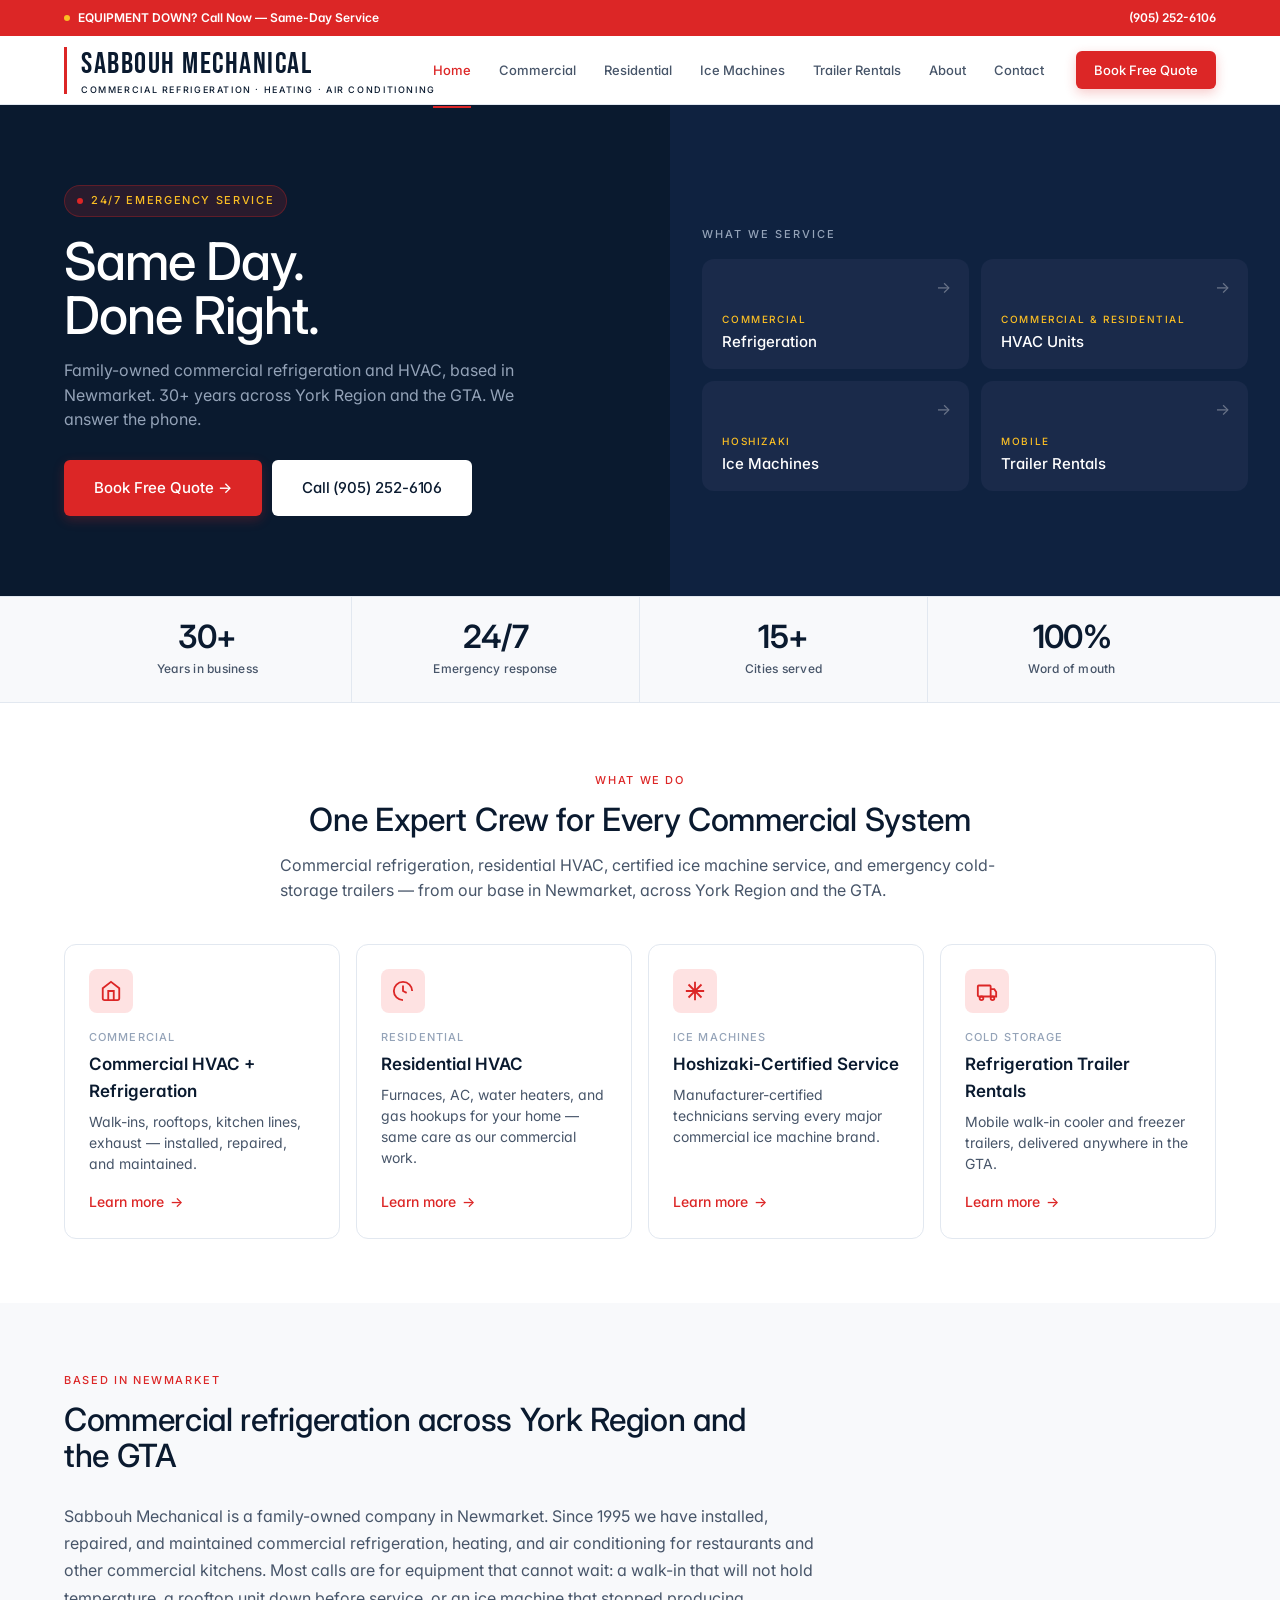
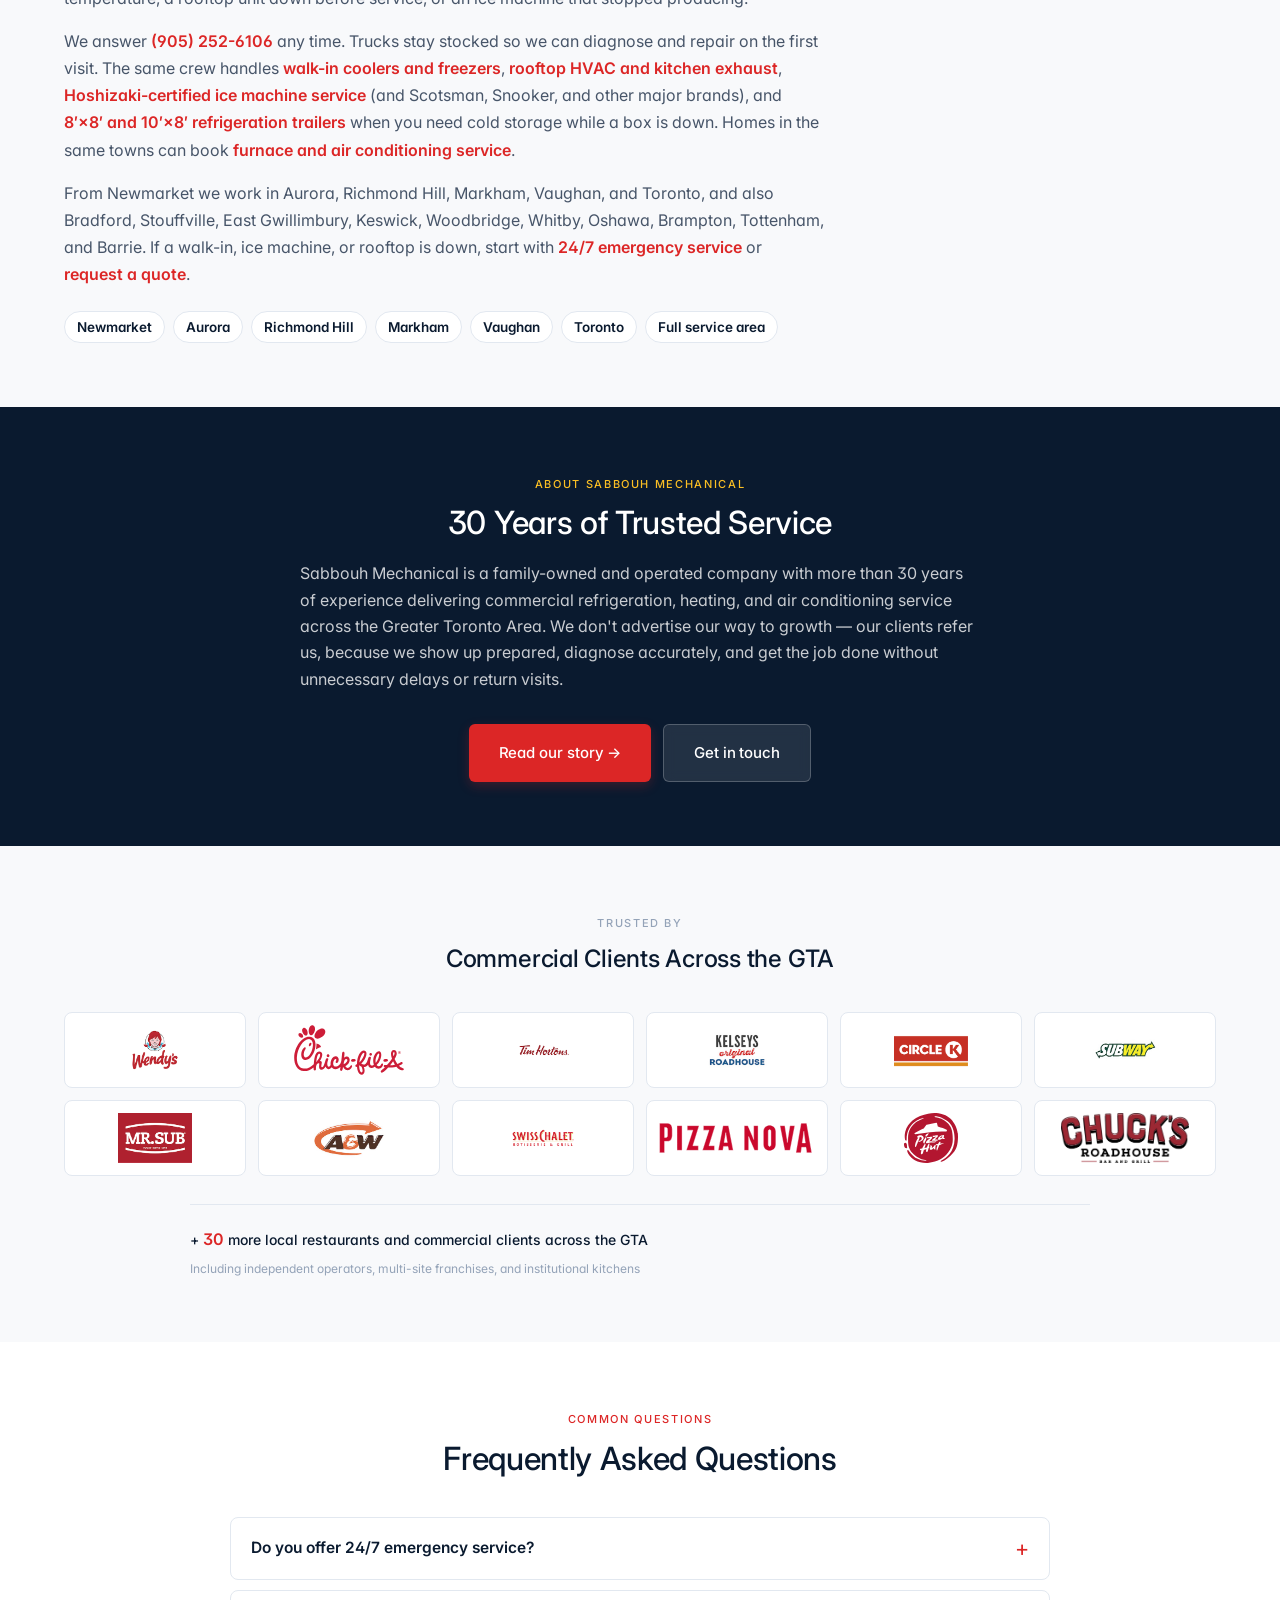
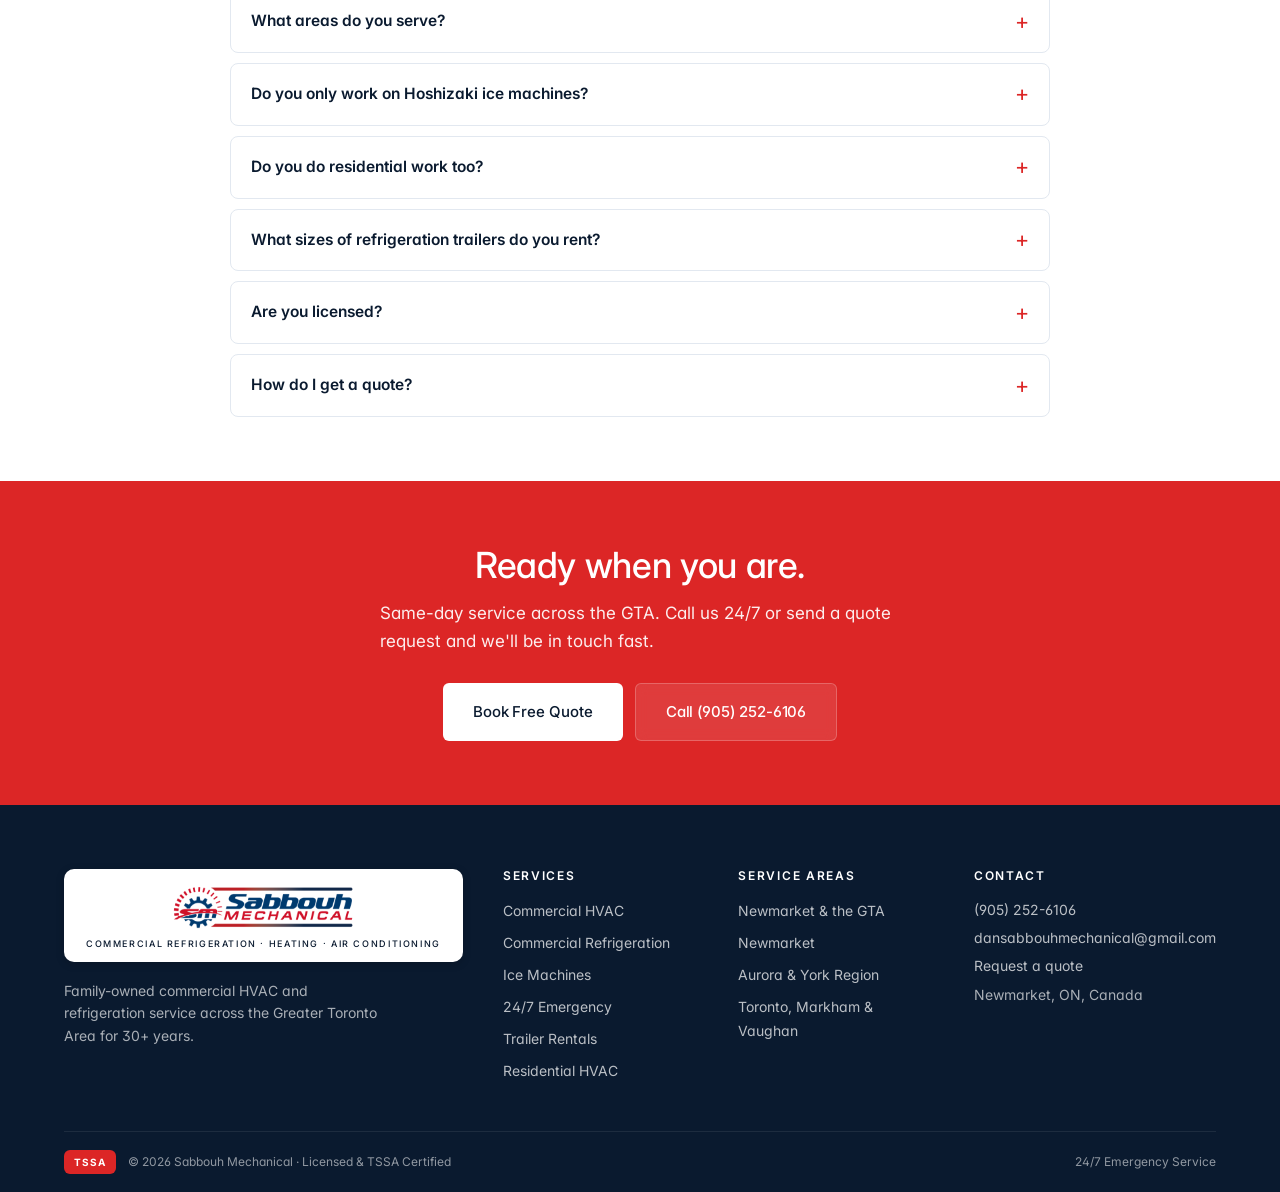
==== commit 678dd4c8: "Improve local SEO copy, metadata, and internal links Add Newmarket and GTA service copy, emergency a" ====
--- a/index.html
+++ b/index.html
@@ -1,16 +1,17 @@
 <!DOCTYPE html>
-<html lang="en">
+<html lang="en-CA">
 <head>
-	<title>Sabbouh Mechanical &mdash; Same Day. Done Right. Commercial HVAC &amp; Refrigeration in the GTA</title>
+	<title>Commercial Refrigeration in Newmarket &amp; the GTA | Sabbouh Mechanical</title>
 	<meta charset="utf-8" />
 	<meta name="viewport" content="width=device-width, initial-scale=1" />
-	<meta name="description" content="Family-owned commercial HVAC and refrigeration service across the Greater Toronto Area for 30+ years. Same-day response, Hoshizaki-certified, TSSA-licensed. Call (905) 252-6106." />
+	<meta name="description" content="Family-owned commercial refrigeration, ice machines, and 24/7 HVAC service from Newmarket across York Region and the GTA. Call (905) 252-6106." />
 	<link rel="canonical" href="https://sabbmechanical.ca/" />
 	<meta property="og:type" content="website" />
-	<meta property="og:title" content="Sabbouh Mechanical — Same Day. Done Right." />
-	<meta property="og:description" content="Family-owned commercial HVAC and refrigeration service across the GTA. 24/7 emergency response." />
+	<meta property="og:title" content="Commercial Refrigeration in Newmarket &amp; the GTA | Sabbouh Mechanical" />
+	<meta property="og:description" content="Family-owned commercial refrigeration, ice machines, and 24/7 HVAC service from Newmarket across York Region and the GTA. Call (905) 252-6106." />
 	<meta property="og:url" content="https://sabbmechanical.ca/" />
 	<meta property="og:image" content="https://sabbmechanical.ca/images/sabbouhmechanical.png" />
+	<meta property="og:image:alt" content="Sabbouh Mechanical" />
 	<meta name="theme-color" content="#0A1A2F" />
 	<link rel="icon" href="images/favicon.svg" type="image/svg+xml" />
 	<link rel="icon" href="images/favicon-32.png" sizes="32x32" type="image/png" />
@@ -18,6 +19,9 @@
 	<meta property="og:site_name" content="Sabbouh Mechanical" />
 	<meta property="og:locale" content="en_CA" />
 	<meta name="twitter:card" content="summary_large_image" />
+	<meta name="twitter:title" content="Commercial Refrigeration in Newmarket &amp; the GTA | Sabbouh Mechanical" />
+	<meta name="twitter:description" content="Family-owned commercial refrigeration, ice machines, and 24/7 HVAC service from Newmarket across York Region and the GTA. Call (905) 252-6106." />
+	<meta name="twitter:image" content="https://sabbmechanical.ca/images/sabbouhmechanical.png" />
 	<link rel="preconnect" href="https://fonts.googleapis.com">
 	<link rel="preconnect" href="https://fonts.gstatic.com" crossorigin>
 	<link href="https://fonts.googleapis.com/css2?family=Bebas+Neue&family=Inter:wght@400;500;600;700&display=swap" rel="stylesheet">
@@ -37,12 +41,27 @@
 		"priceRange": "$$",
 		"address": {"@type":"PostalAddress","addressLocality":"Newmarket","addressRegion":"ON","addressCountry":"CA"},
 		"areaServed": [
-			{"@type":"City","name":"Toronto"},{"@type":"City","name":"Newmarket"},{"@type":"City","name":"Markham"},
-			{"@type":"City","name":"Vaughan"},{"@type":"City","name":"Aurora"},{"@type":"City","name":"Bradford"},
-			{"@type":"City","name":"Whitby"},{"@type":"City","name":"Oshawa"},{"@type":"City","name":"Brampton"},{"@type":"City","name":"Barrie"}
+			{"@type":"City","name":"Newmarket"},{"@type":"City","name":"Aurora"},{"@type":"City","name":"Richmond Hill"},
+			{"@type":"City","name":"Markham"},{"@type":"City","name":"Vaughan"},{"@type":"City","name":"Woodbridge"},
+			{"@type":"City","name":"Toronto"},{"@type":"City","name":"Bradford"},{"@type":"City","name":"Stouffville"},
+			{"@type":"City","name":"East Gwillimbury"},{"@type":"City","name":"Keswick"},{"@type":"City","name":"Whitby"},
+			{"@type":"City","name":"Oshawa"},{"@type":"City","name":"Brampton"},{"@type":"City","name":"Tottenham"},
+			{"@type":"City","name":"Barrie"}
 		],
 		"openingHoursSpecification": [{"@type":"OpeningHoursSpecification","dayOfWeek":["Monday","Tuesday","Wednesday","Thursday","Friday","Saturday","Sunday"],"opens":"00:00","closes":"23:59"}],
-		"description": "Family-owned commercial HVAC, refrigeration, and ice machine service serving the Greater Toronto Area for over 30 years."
+		"description": "Family-owned commercial refrigeration, HVAC, and ice machine service based in Newmarket and serving York Region and the Greater Toronto Area since 1995. 24/7 emergency response.",
+		"hasOfferCatalog": {
+			"@type": "OfferCatalog",
+			"name": "HVAC and refrigeration services",
+			"itemListElement": [
+				{"@type":"Offer","itemOffered":{"@type":"Service","name":"Commercial refrigeration"}},
+				{"@type":"Offer","itemOffered":{"@type":"Service","name":"Commercial HVAC"}},
+				{"@type":"Offer","itemOffered":{"@type":"Service","name":"Residential HVAC"}},
+				{"@type":"Offer","itemOffered":{"@type":"Service","name":"Ice machine service"}},
+				{"@type":"Offer","itemOffered":{"@type":"Service","name":"Refrigeration trailer rental"}},
+				{"@type":"Offer","itemOffered":{"@type":"Service","name":"24/7 emergency repair"}}
+			]
+		}
 	}
 	</script>
 	<script type="application/ld+json">
@@ -50,8 +69,8 @@
 		"@context": "https://schema.org",
 		"@type": "FAQPage",
 		"mainEntity": [
-			{"@type":"Question","name":"Do you offer 24/7 emergency service?","acceptedAnswer":{"@type":"Answer","text":"Yes. Call (905) 252-6106 any time. We answer 24/7 and our trucks stay stocked so we can diagnose and repair on the first visit."}},
-			{"@type":"Question","name":"What areas do you serve?","acceptedAnswer":{"@type":"Answer","text":"We're based in Newmarket and serve the Greater Toronto Area, including Toronto, Markham, Richmond Hill, Vaughan, Aurora, Bradford, Stouffville, Whitby, Oshawa, Brampton, and Barrie."}},
+			{"@type":"Question","name":"Do you offer 24/7 emergency service?","acceptedAnswer":{"@type":"Answer","text":"Yes. If a walk-in, rooftop unit, or ice machine goes down, call (905) 252-6106 any time. We answer 24/7 and our trucks stay stocked so we can diagnose and repair on the first visit. Details are on the emergency service page."}},
+			{"@type":"Question","name":"What areas do you serve?","acceptedAnswer":{"@type":"Answer","text":"We're based in Newmarket and serve York Region and the Greater Toronto Area, including Aurora, Richmond Hill, Markham, Vaughan, Toronto, Woodbridge, Bradford, Stouffville, East Gwillimbury, Keswick, Whitby, Oshawa, Brampton, Tottenham, and Barrie. See the service area page for how calls are grouped, or the about page for the same list."}},
 			{"@type":"Question","name":"Do you only work on Hoshizaki ice machines?","acceptedAnswer":{"@type":"Answer","text":"No. We're Hoshizaki-certified and also service every other major commercial ice machine brand, including Scotsman and Snooker."}},
 			{"@type":"Question","name":"Do you do residential work too?","acceptedAnswer":{"@type":"Answer","text":"Yes. We install, maintain, and repair furnaces, air conditioners, and water tanks, and handle gas appliance hookups for stoves and BBQ lines."}},
 			{"@type":"Question","name":"What sizes of refrigeration trailers do you rent?","acceptedAnswer":{"@type":"Answer","text":"We rent 8'×8' and 10'×8' mobile trailers. Both work as fully operational walk-in coolers or freezers, and delivery, hookup, and pickup are included."}},
@@ -67,7 +86,7 @@
 	<!-- Top utility bar -->
 	<div class="utility-bar">
 		<div class="container utility-bar__inner">
-			<span class="utility-bar__left">EQUIPMENT DOWN? Call Now — Same-Day Service</span>
+			<span class="utility-bar__left"><a href="emergency-service.html">EQUIPMENT DOWN? Call Now — Same-Day Service</a></span>
 			<span class="utility-bar__right"><a href="tel:+19052526106">(905) 252-6106</a></span>
 		</div>
 	</div>
@@ -96,6 +115,7 @@
 	</header>
 	<nav class="mobile-menu" id="mobile-menu" data-mobile-nav aria-hidden="true" aria-label="Mobile">
 		<div class="mobile-menu__inner">
+			<div class="mobile-menu__scroll">
 			<a href="index.html" class="mobile-menu__link is-current">Home</a>
 			<a href="commercial.html" class="mobile-menu__link">Commercial</a>
 			<a href="residential.html" class="mobile-menu__link">Residential</a>
@@ -103,12 +123,17 @@
 			<a href="trailer-rentals.html" class="mobile-menu__link">Trailer Rentals</a>
 			<a href="about.html" class="mobile-menu__link">About</a>
 			<a href="contact.html" class="mobile-menu__link">Contact</a>
+			<a href="emergency-service.html" class="mobile-menu__link">24/7 Emergency</a>
+			<a href="service-area.html" class="mobile-menu__link">Service Area</a>
+			</div>
+			<div class="mobile-menu__actions">
 			<div class="mobile-menu__divider"></div>
 			<a href="tel:+19052526106" class="mobile-menu__phone">
 				<span class="mobile-menu__phone-label">Call us</span>
 				<span class="mobile-menu__phone-number">(905) 252-6106</span>
 			</a>
 			<button class="mobile-menu__cta" type="button" data-quote-open>Book Free Quote</button>
+			</div>
 		</div>
 	</nav>
 	<div class="mobile-menu-backdrop" data-menu-backdrop aria-hidden="true"></div>
@@ -119,9 +144,9 @@
 	<section class="hero-split">
 		<div class="hero-split__inner">
 			<div class="hero-split__copy">
-				<span class="hero-split__badge">24/7 Emergency Service</span>
+				<a class="hero-split__badge" href="emergency-service.html">24/7 Emergency Service</a>
 				<h1 class="hero-split__headline">Same Day.<br />Done Right.</h1>
-				<p class="hero-split__sub">Family-owned commercial HVAC and refrigeration. 30+ years in the GTA. We answer the phone.</p>
+				<p class="hero-split__sub">Family-owned commercial refrigeration and HVAC, based in Newmarket. 30+ years across York Region and the GTA. We answer the phone.</p>
 				<div class="hero-split__actions">
 					<button class="btn btn--primary btn--lg" type="button" data-quote-open>Book Free Quote →</button>
 					<a class="btn btn--white btn--lg" href="tel:+19052526106">Call (905) 252-6106</a>
@@ -131,7 +156,7 @@
 				<div class="equipment-section">
 					<p class="hero-side-label">What we service</p>
 					<div class="equipment-grid">
-						<a class="equipment-tile" href="commercial.html">
+						<a class="equipment-tile" href="commercial.html#refrigeration">
 							<span class="equipment-eyebrow">Commercial</span>
 							<span class="equipment-name">Refrigeration</span>
 						</a>
@@ -171,11 +196,11 @@
 			<div class="section-head section-head--center u-center">
 				<span class="eyebrow">What We Do</span>
 				<h2>One Expert Crew for Every Commercial System</h2>
-				<p class="lede">Commercial refrigeration, residential HVAC, certified ice machine service, and emergency cold-storage trailers — across the entire GTA.</p>
+				<p class="lede">Commercial refrigeration, residential HVAC, certified ice machine service, and emergency cold-storage trailers — from our base in Newmarket, across York Region and the GTA.</p>
 			</div>
 
 			<div class="svc-grid">
-				<a class="svc-card" href="commercial.html">
+				<a class="svc-card" href="commercial.html#refrigeration">
 					<span class="svc-card__icon"><svg viewBox="0 0 24 24" fill="none" stroke="currentColor" stroke-width="2"><path d="M3 9l9-7 9 7v11a2 2 0 0 1-2 2H5a2 2 0 0 1-2-2z"/><path d="M9 22V12h6v10"/></svg></span>
 					<span class="svc-card__eyebrow">Commercial</span>
 					<span class="svc-card__title">Commercial HVAC + Refrigeration</span>
@@ -207,6 +232,30 @@
 		</div>
 	</section>
 
+	<!-- Local service area -->
+	<section class="section section--soft">
+		<div class="container">
+			<div class="section-head">
+				<span class="eyebrow">Based in Newmarket</span>
+				<h2>Commercial refrigeration across York Region and the GTA</h2>
+			</div>
+			<div class="prose">
+				<p>Sabbouh Mechanical is a family-owned company in Newmarket. Since 1995 we have installed, repaired, and maintained commercial refrigeration, heating, and air conditioning for restaurants and other commercial kitchens. Most calls are for equipment that cannot wait: a walk-in that will not hold temperature, a rooftop unit down before service, or an ice machine that stopped producing.</p>
+				<p>We answer <a href="tel:+19052526106">(905) 252-6106</a> any time. Trucks stay stocked so we can diagnose and repair on the first visit. The same crew handles <a href="commercial.html#refrigeration">walk-in coolers and freezers</a>, <a href="commercial.html">rooftop HVAC and kitchen exhaust</a>, <a href="ice-machines.html">Hoshizaki-certified ice machine service</a> (and Scotsman, Snooker, and other major brands), and <a href="trailer-rentals.html">8&prime;&times;8&prime; and 10&prime;&times;8&prime; refrigeration trailers</a> when you need cold storage while a box is down. Homes in the same towns can book <a href="residential.html">furnace and air conditioning service</a>.</p>
+				<p>From Newmarket we work in Aurora, Richmond Hill, Markham, Vaughan, and Toronto, and also Bradford, Stouffville, East Gwillimbury, Keswick, Woodbridge, Whitby, Oshawa, Brampton, Tottenham, and Barrie. If a walk-in, ice machine, or rooftop is down, start with <a href="emergency-service.html">24/7 emergency service</a> or <a href="contact.html">request a quote</a>.</p>
+			</div>
+			<nav class="city-links" aria-label="Cities we serve">
+				<a href="service-area.html#newmarket">Newmarket</a>
+				<a href="service-area.html#york-region">Aurora</a>
+				<a href="service-area.html#gta">Richmond Hill</a>
+				<a href="service-area.html#gta">Markham</a>
+				<a href="service-area.html#gta">Vaughan</a>
+				<a href="service-area.html#gta">Toronto</a>
+				<a href="service-area.html">Full service area</a>
+			</nav>
+		</div>
+	</section>
+
 	<!-- About snippet -->
 	<section class="section section--navy">
 		<div class="container container--narrow u-center">
@@ -248,6 +297,43 @@
 		</div>
 	</section>
 
+	<!--
+		TESTIMONIALS: not rendered.
+		TODO (owner): replace the placeholder figures below with real customer quotes you have permission to publish. Do not invent names, businesses, cities, star ratings, or review text. When the quotes are real, delete this comment wrapper so the section is live HTML. Do not add Review or AggregateRating structured data until then.
+
+		<section class="section" id="testimonials" aria-labelledby="testimonials-title">
+			<div class="container">
+				<div class="section-head section-head--center u-center">
+					<span class="eyebrow">Testimonials</span>
+					<h2 id="testimonials-title">What clients say</h2>
+				</div>
+				<div class="testimonial-grid">
+					<figure class="testimonial">
+						<blockquote class="testimonial__quote">TODO: real quote from a customer, in their words.</blockquote>
+						<figcaption class="testimonial__meta">
+							<span class="testimonial__name">TODO: customer name</span>
+							<span class="testimonial__detail">TODO: business and city, only if the customer agreed to be named</span>
+						</figcaption>
+					</figure>
+					<figure class="testimonial">
+						<blockquote class="testimonial__quote">TODO: second real quote.</blockquote>
+						<figcaption class="testimonial__meta">
+							<span class="testimonial__name">TODO: customer name</span>
+							<span class="testimonial__detail">TODO: business and city, only if the customer agreed to be named</span>
+						</figcaption>
+					</figure>
+					<figure class="testimonial">
+						<blockquote class="testimonial__quote">TODO: third real quote.</blockquote>
+						<figcaption class="testimonial__meta">
+							<span class="testimonial__name">TODO: customer name</span>
+							<span class="testimonial__detail">TODO: business and city, only if the customer agreed to be named</span>
+						</figcaption>
+					</figure>
+				</div>
+			</div>
+		</section>
+	-->
+
 	<!-- FAQ -->
 	<section class="section">
 		<div class="container">
@@ -258,11 +344,11 @@
 			<div class="faq">
 				<details class="faq__item">
 					<summary class="faq__q">Do you offer 24/7 emergency service?</summary>
-					<p class="faq__a">Yes. If a walk-in, rooftop unit, or ice machine goes down, call us any time at <a href="tel:+19052526106">(905) 252-6106</a>. We answer 24/7 and our trucks stay stocked so we can diagnose and repair on the first visit.</p>
+					<p class="faq__a">Yes. If a walk-in, rooftop unit, or ice machine goes down, call us any time at <a href="tel:+19052526106">(905) 252-6106</a>. We answer 24/7 and our trucks stay stocked so we can diagnose and repair on the first visit. Details are on the <a href="emergency-service.html">emergency service</a> page.</p>
 				</details>
 				<details class="faq__item">
 					<summary class="faq__q">What areas do you serve?</summary>
-					<p class="faq__a">We're based in Newmarket and serve the Greater Toronto Area — including Toronto, Markham, Richmond Hill, Vaughan, Aurora, Bradford, Stouffville, Whitby, Oshawa, Brampton, and Barrie. See the full list on our <a href="about.html">About page</a>.</p>
+					<p class="faq__a">We're based in Newmarket and serve York Region and the Greater Toronto Area, including Aurora, Richmond Hill, Markham, Vaughan, Toronto, Woodbridge, Bradford, Stouffville, East Gwillimbury, Keswick, Whitby, Oshawa, Brampton, Tottenham, and Barrie. See the <a href="service-area.html">service area</a> for how calls are grouped, or the <a href="about.html">about page</a> for the same list.</p>
 				</details>
 				<details class="faq__item">
 					<summary class="faq__q">Do you only work on Hoshizaki ice machines?</summary>
@@ -313,25 +399,28 @@
 				<div class="footer-col">
 					<h4>Services</h4>
 					<ul>
-						<li><a href="commercial.html">Commercial</a></li>
-						<li><a href="residential.html">Residential</a></li>
+						<li><a href="commercial.html">Commercial HVAC</a></li>
+						<li><a href="commercial.html#refrigeration">Commercial Refrigeration</a></li>
 						<li><a href="ice-machines.html">Ice Machines</a></li>
+						<li><a href="emergency-service.html">24/7 Emergency</a></li>
 						<li><a href="trailer-rentals.html">Trailer Rentals</a></li>
+						<li><a href="residential.html">Residential HVAC</a></li>
 					</ul>
 				</div>
 				<div class="footer-col">
 					<h4>Service Areas</h4>
 					<ul>
-						<li>Toronto · Markham · Vaughan</li>
-						<li>Newmarket · Aurora · Bradford</li>
-						<li>Whitby · Oshawa</li>
-						<li>Brampton · Barrie</li>
+						<li><a href="service-area.html">Newmarket &amp; the GTA</a></li>
+						<li><a href="service-area.html#newmarket">Newmarket</a></li>
+						<li><a href="service-area.html#york-region">Aurora &amp; York Region</a></li>
+						<li><a href="service-area.html#gta">Toronto, Markham &amp; Vaughan</a></li>
 					</ul>
 				</div>
 				<div class="footer-col">
 					<h4>Contact</h4>
 					<div class="footer-contact-row"><a href="tel:+19052526106">(905) 252-6106</a></div>
 					<div class="footer-contact-row"><a href="mailto:dansabbouhmechanical@gmail.com">dansabbouhmechanical@gmail.com</a></div>
+					<div class="footer-contact-row"><a href="contact.html">Request a quote</a></div>
 					<div class="footer-contact-row" style="color:rgba(255,255,255,0.65);">Newmarket, ON, Canada</div>
 				</div>
 			</div>
--- a/assets/css/site.css
+++ b/assets/css/site.css
@@ -437,9 +437,11 @@
 	transform: translateX(100%);
 	visibility: hidden;
 	transition: transform 0.3s ease, visibility 0s linear 0.3s;
-	overflow-y: auto;
+	overflow: hidden;
 	overscroll-behavior: contain;
-	padding: 80px 28px 28px;
+	padding: 72px 0 0;
+	display: flex;
+	flex-direction: column;
 	-webkit-overflow-scrolling: touch;
 }
 .mobile-menu.is-open { transform: translateX(0); visibility: visible; transition: transform 0.3s ease, visibility 0s; }
@@ -454,14 +456,35 @@
 	transition: background 0.2s ease;
 }
 .mobile-menu__close:hover { background: rgba(255, 255, 255, 0.08); }
-.mobile-menu__inner { display: flex; flex-direction: column; }
+.mobile-menu__inner {
+	display: flex;
+	flex-direction: column;
+	flex: 1;
+	min-height: 0;
+}
+.mobile-menu__scroll {
+	flex: 1;
+	min-height: 0;
+	overflow-y: auto;
+	padding: 0 28px;
+	display: flex;
+	flex-direction: column;
+	-webkit-overflow-scrolling: touch;
+}
+.mobile-menu__actions {
+	flex-shrink: 0;
+	padding: 4px 28px 20px;
+	background: var(--brand-navy);
+	border-top: 1px solid rgba(255, 255, 255, 0.1);
+}
 .mobile-menu__link {
+	display: block;
 	font-family: var(--font-display);
-	font-size: 28px;
+	font-size: 26px;
 	letter-spacing: 0.04em;
 	color: #fff;
 	text-decoration: none;
-	padding: 16px 0;
+	padding: 8px 0;
 	border-bottom: 0.5px solid rgba(255, 255, 255, 0.08);
 	transition: color 0.2s ease, padding-left 0.2s ease;
 }
@@ -474,7 +497,7 @@
 .mobile-menu__divider {
 	height: 1px;
 	background: rgba(255, 255, 255, 0.1);
-	margin: 24px 0;
+	margin: 8px 0 12px;
 }
 .mobile-menu__phone {
 	display: flex;
@@ -1414,3 +1437,109 @@
 .u-gap-3 { gap: 12px; }
 .u-flex-wrap { flex-wrap: wrap; }
 .u-justify-center { justify-content: center; }
+
+/* ---- Local prose, city links, related services ---------------- */
+
+.prose { max-width: 760px; font-size: 16px; line-height: 1.7; }
+.prose p + p,
+.prose ul + p,
+.prose p + ul { margin-top: 16px; }
+.prose h2 { margin-bottom: 14px; }
+.prose h3 { margin-top: 28px; margin-bottom: 8px; font-size: 20px; }
+.prose a,
+main p a:not(.btn) { color: var(--brand-red); font-weight: 600; }
+.prose a:hover,
+main p a:not(.btn):hover { text-decoration: underline; }
+.section--red p a:not(.btn),
+.section--navy p a:not(.btn) { color: #fff; }
+.prose .check-list { margin-top: 8px; }
+.section-head + .prose { margin-top: -12px; }
+.prose--lead { margin-bottom: 40px; max-width: 820px; }
+
+.city-links { display: flex; flex-wrap: wrap; gap: 8px; margin-top: 22px; }
+.city-links a {
+	display: inline-flex;
+	align-items: center;
+	padding: 7px 12px;
+	border-radius: var(--r-pill);
+	background: #fff;
+	border: 1px solid var(--color-border);
+	font-size: 13.5px;
+	font-weight: 600;
+	color: var(--brand-navy);
+	line-height: 1.2;
+}
+.city-links a:hover { border-color: var(--brand-red); color: var(--brand-red); }
+
+.link-row { display: flex; flex-wrap: wrap; gap: 8px 18px; margin-top: 22px; }
+.link-row a { color: var(--brand-red); font-weight: 600; font-size: 14.5px; }
+.link-row a:hover { text-decoration: underline; }
+
+a.hero-split__badge:hover { color: #fff; }
+
+.related-grid {
+	display: grid;
+	grid-template-columns: 1fr;
+	gap: 12px;
+}
+@media (min-width: 700px) { .related-grid { grid-template-columns: repeat(2, 1fr); } }
+@media (min-width: 1024px) { .related-grid { grid-template-columns: repeat(3, 1fr); } }
+.related-card {
+	display: flex;
+	flex-direction: column;
+	align-items: flex-start;
+	gap: 6px;
+	padding: 18px 18px 16px;
+	background: #fff;
+	border: 1px solid var(--color-border);
+	border-radius: var(--r-md);
+	min-height: 100%;
+	transition: border-color 0.15s var(--ease), box-shadow 0.15s var(--ease), transform 0.15s var(--ease);
+}
+.related-card:hover { border-color: var(--brand-navy); box-shadow: var(--shadow-2); transform: translateY(-2px); }
+.related-card__kicker {
+	font-size: 11px;
+	letter-spacing: 0.12em;
+	text-transform: uppercase;
+	color: var(--brand-red);
+	font-weight: 600;
+}
+.related-card__title { font-weight: 600; color: var(--brand-navy); font-size: 16px; line-height: 1.3; }
+.related-card__desc { font-size: 13.5px; color: var(--color-text-secondary); line-height: 1.5; }
+
+.region-card__cities a { color: inherit; }
+.region-card__cities a:hover { color: var(--brand-red); }
+a.region-card { display: block; color: inherit; }
+
+.area-block { padding-top: 8px; }
+.area-block + .area-block { margin-top: 36px; padding-top: 36px; border-top: 1px solid var(--color-border); }
+
+/* Testimonials are styled for when real quotes are published.
+   Placeholder entries stay commented out in the HTML and are not rendered. */
+.testimonial-grid {
+	display: grid;
+	grid-template-columns: 1fr;
+	gap: 16px;
+}
+@media (min-width: 800px) { .testimonial-grid { grid-template-columns: repeat(3, 1fr); } }
+.testimonial {
+	margin: 0;
+	background: #fff;
+	border: 1px solid var(--color-border);
+	border-radius: var(--r-lg);
+	padding: 22px 20px 18px;
+	display: flex;
+	flex-direction: column;
+	gap: 16px;
+	min-height: 100%;
+}
+.testimonial__quote {
+	margin: 0;
+	font-size: 15.5px;
+	line-height: 1.6;
+	color: var(--brand-navy);
+}
+.testimonial__quote::before { content: '\201C'; color: var(--brand-red); font-weight: 600; }
+.testimonial__meta { display: flex; flex-direction: column; gap: 2px; margin-top: auto; }
+.testimonial__name { font-weight: 600; color: var(--brand-navy); font-size: 14px; }
+.testimonial__detail { font-size: 13px; color: var(--color-text-secondary); }
